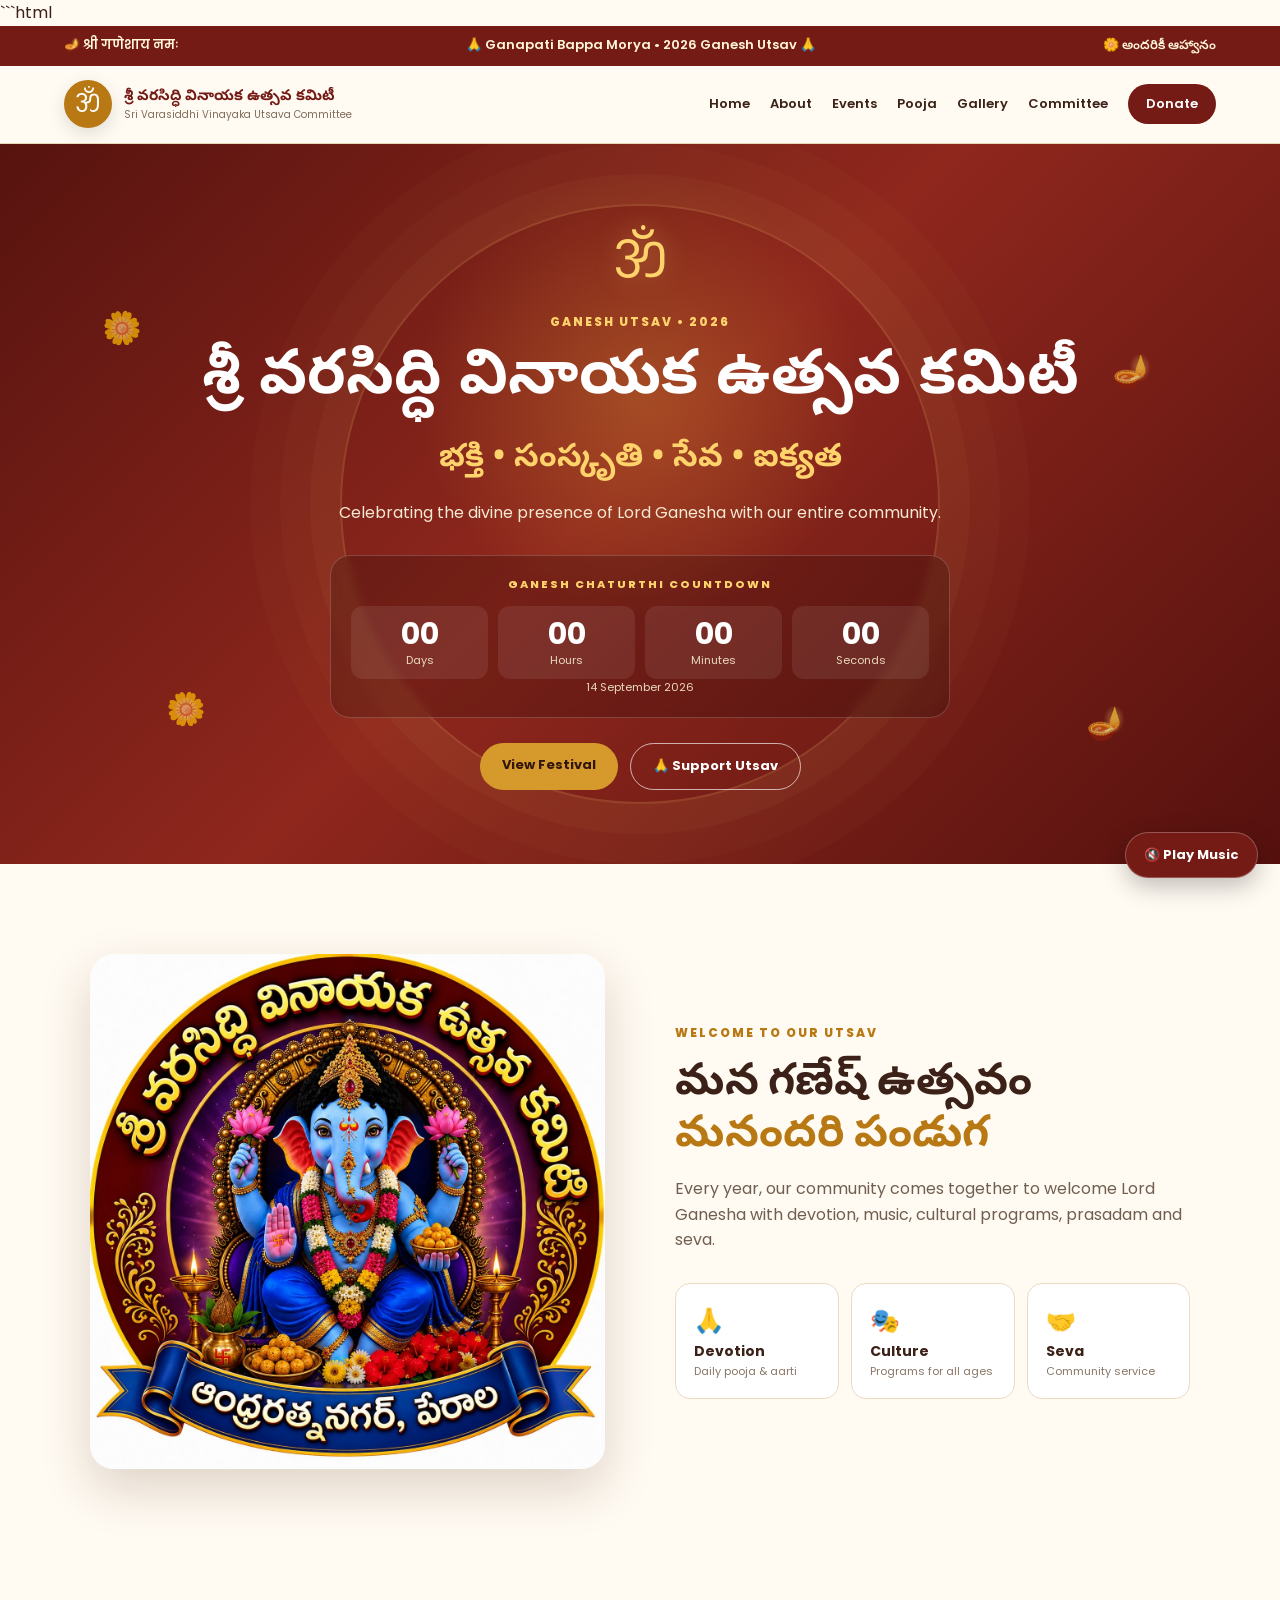
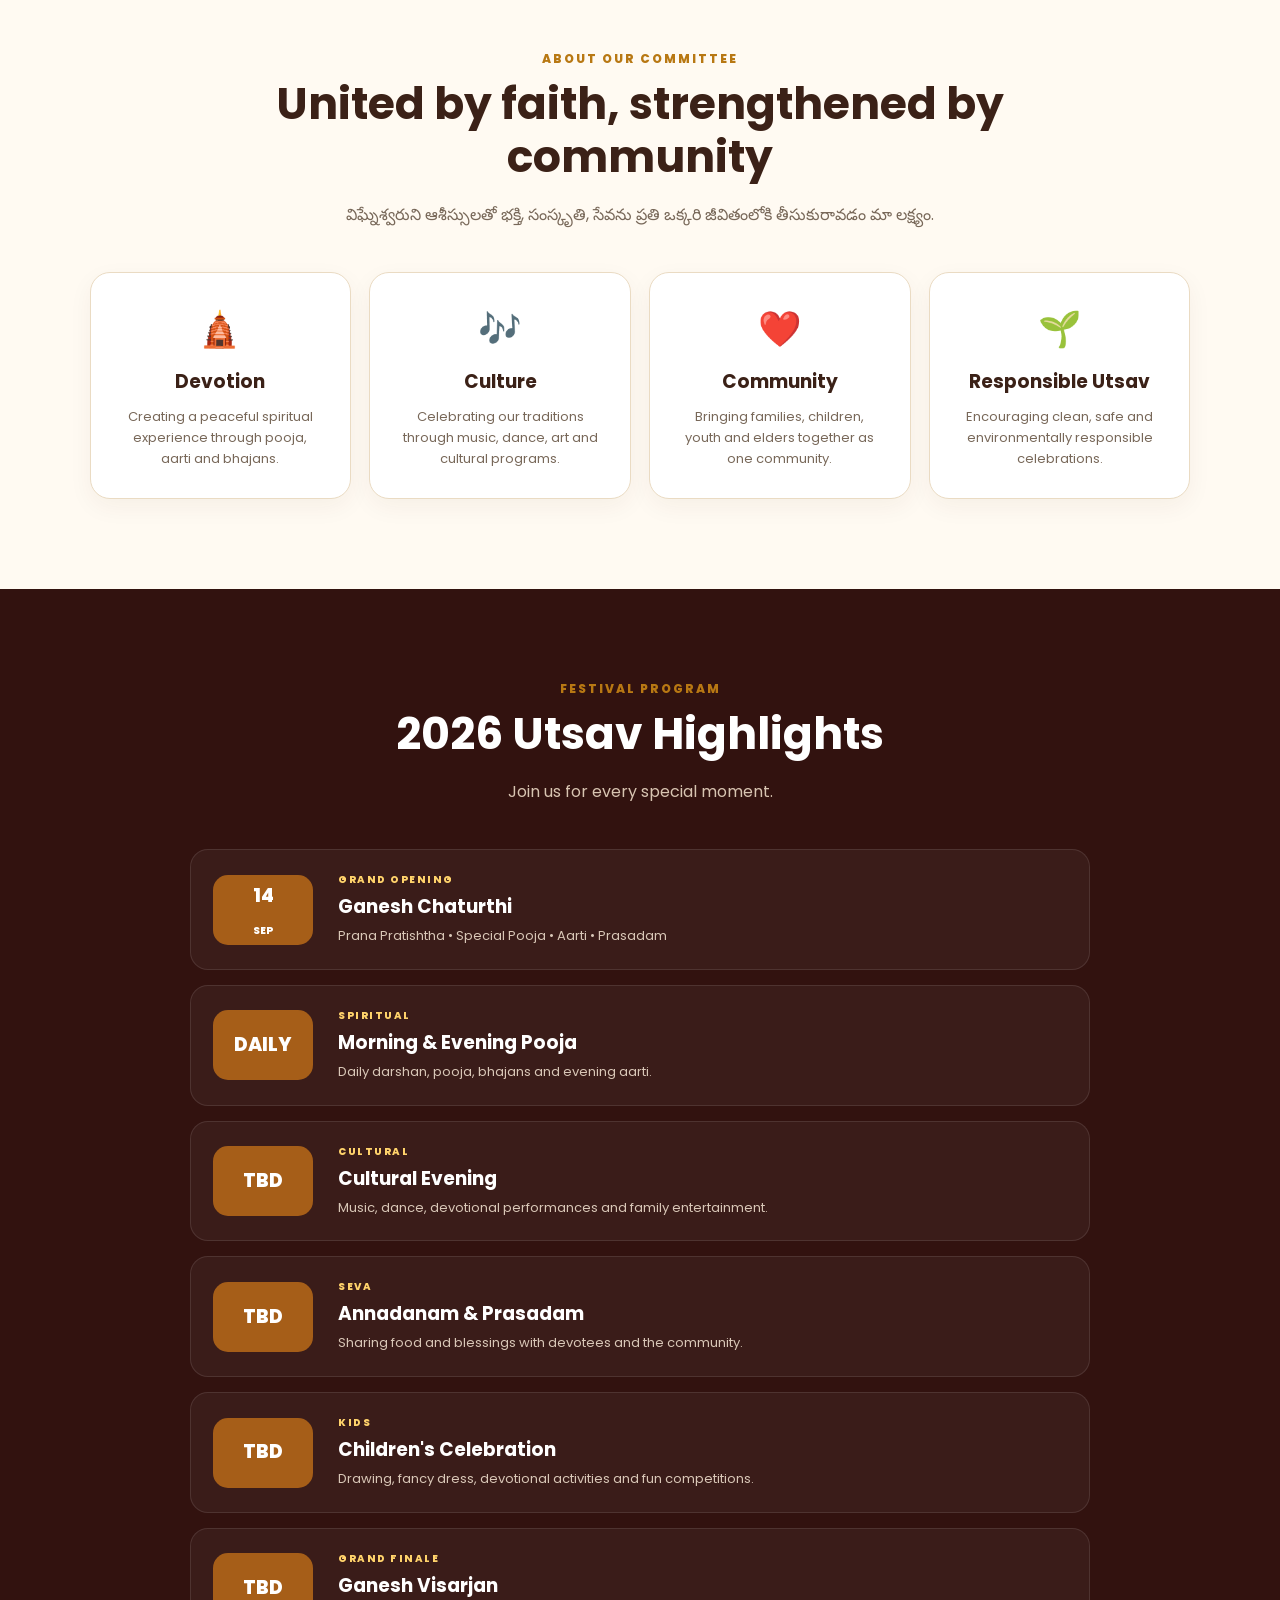
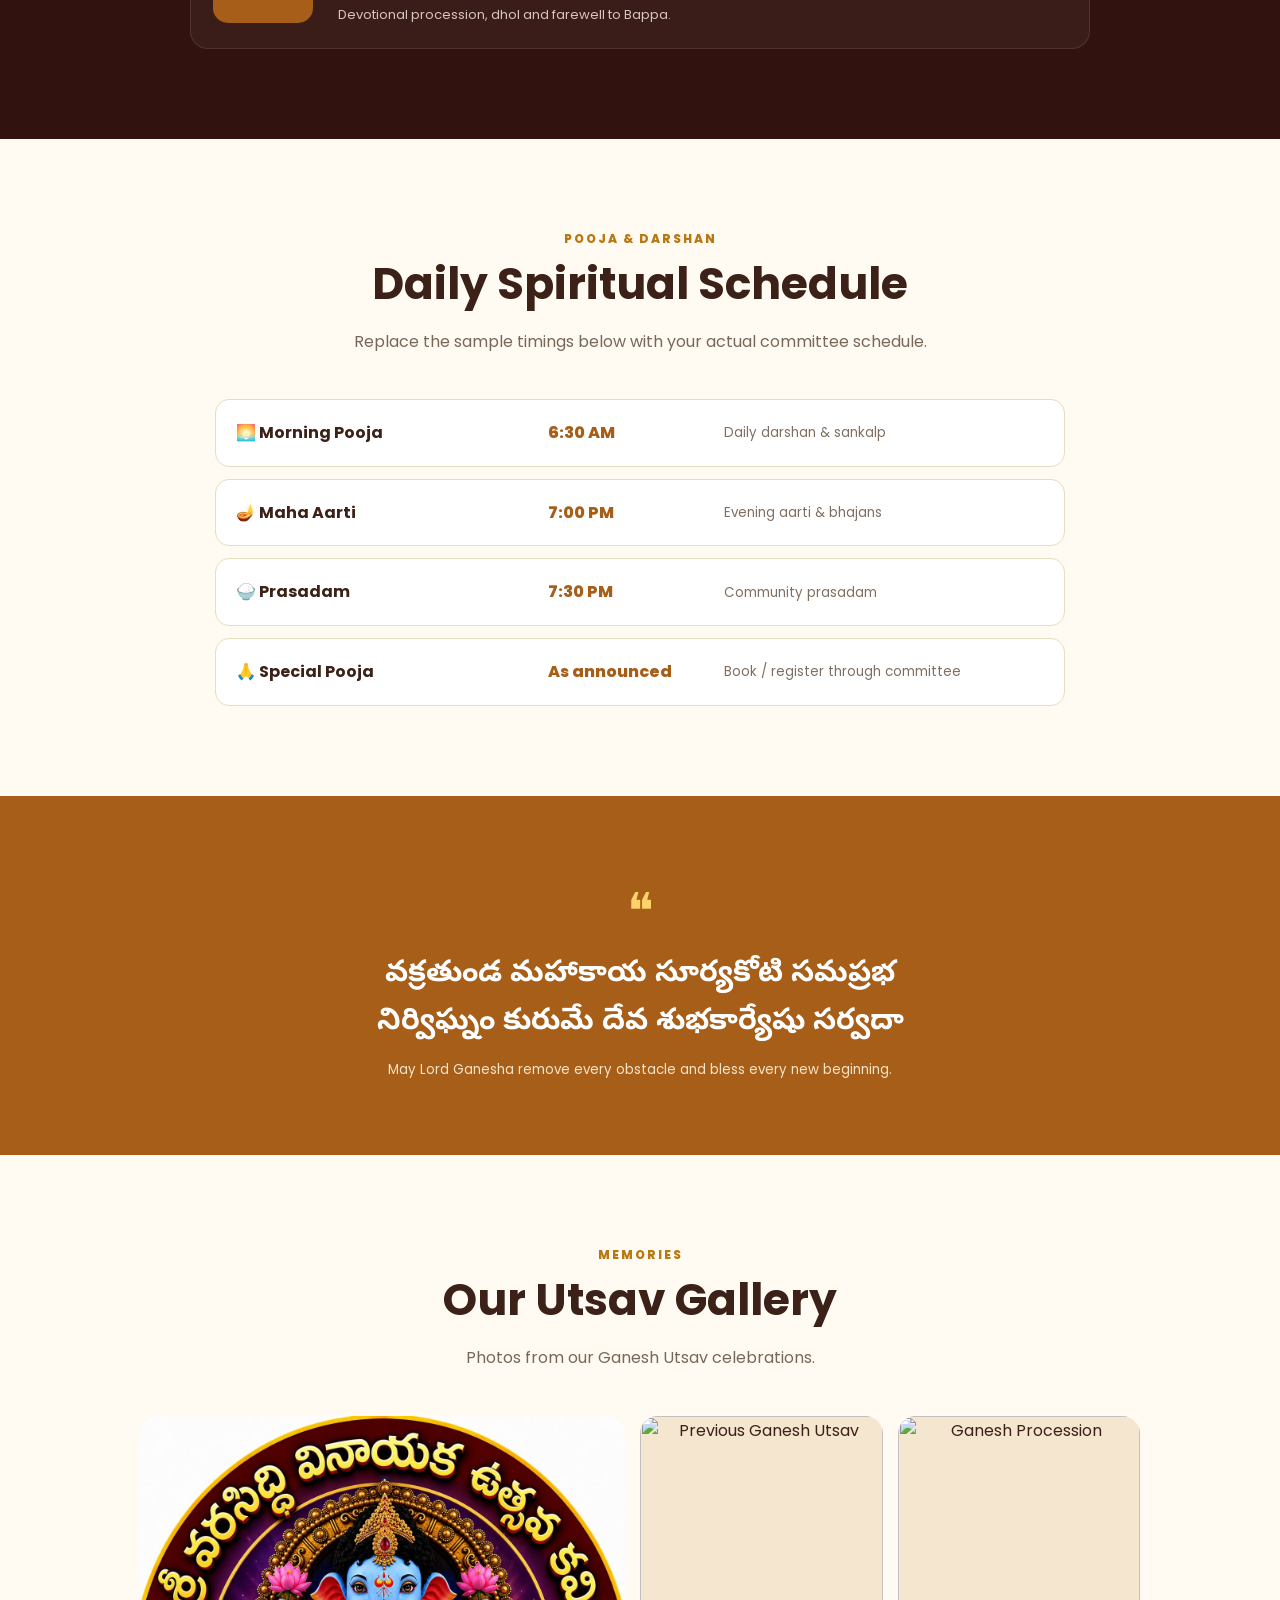
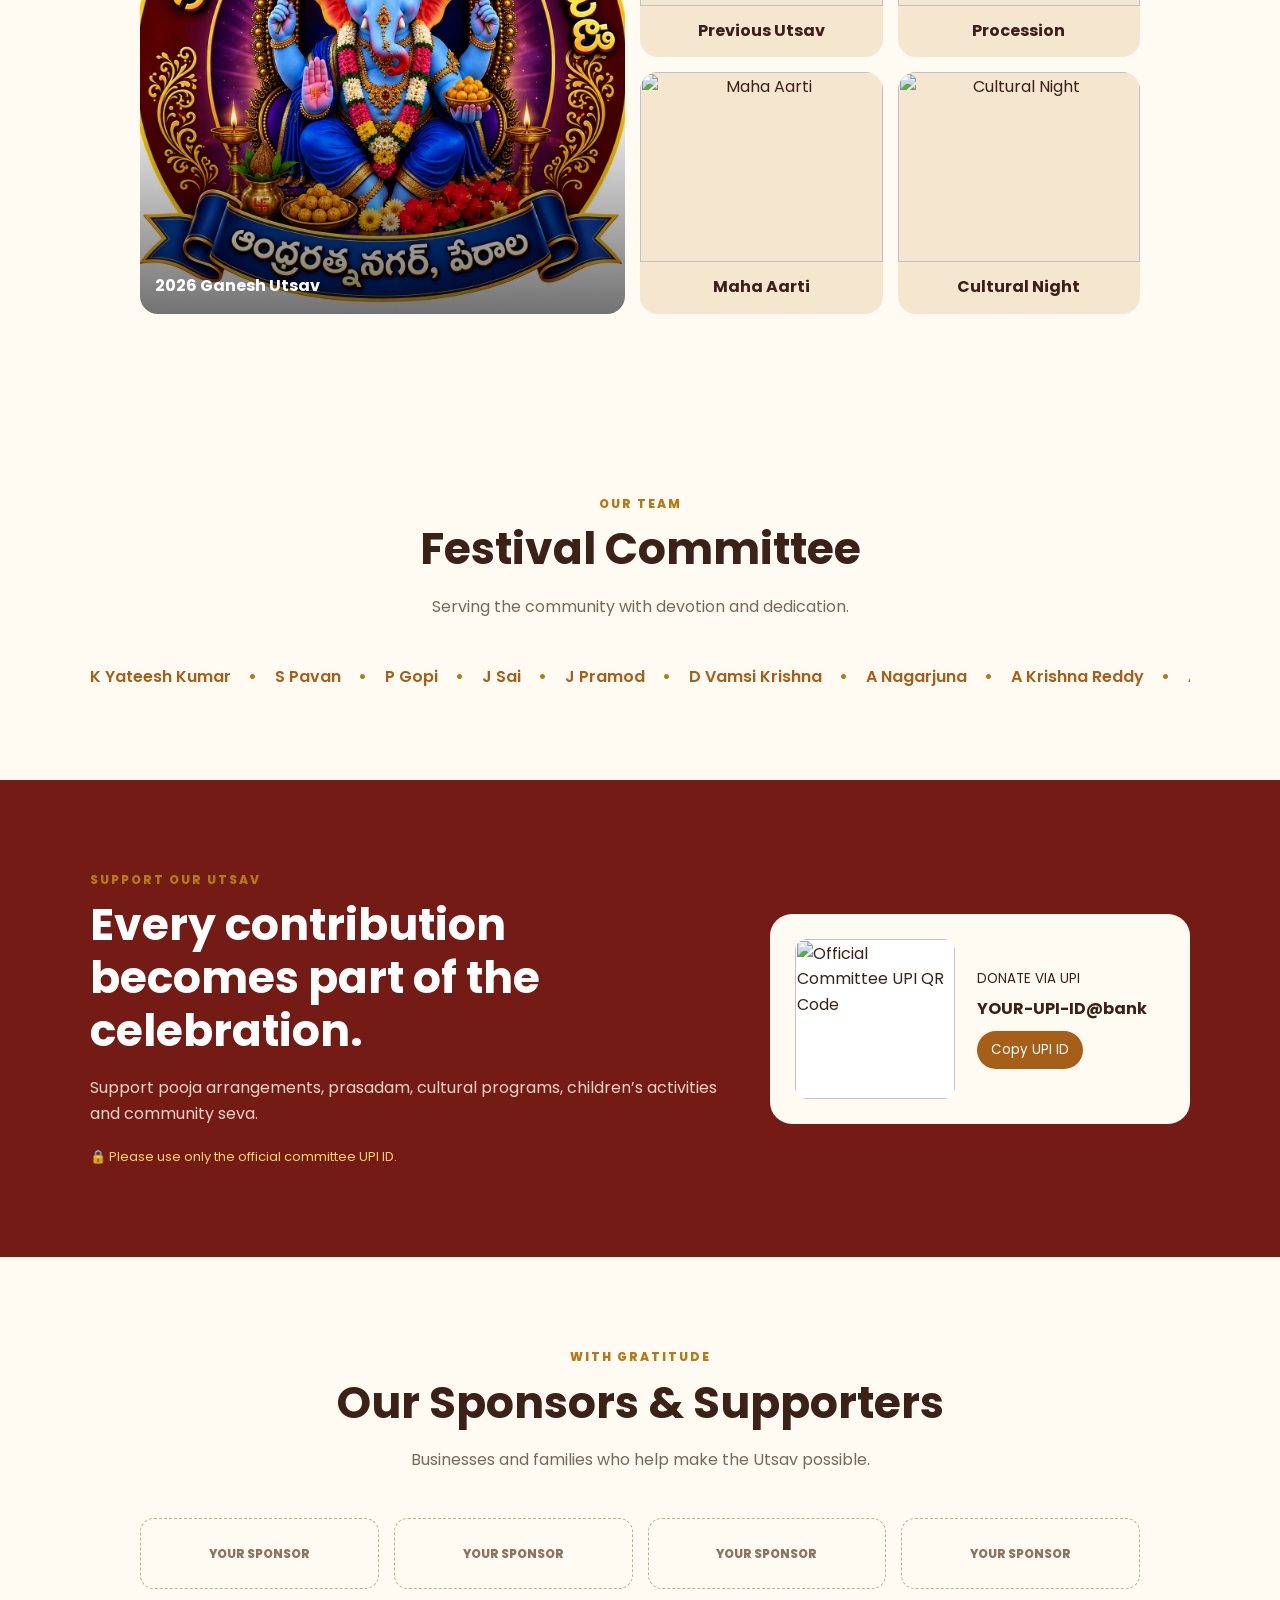
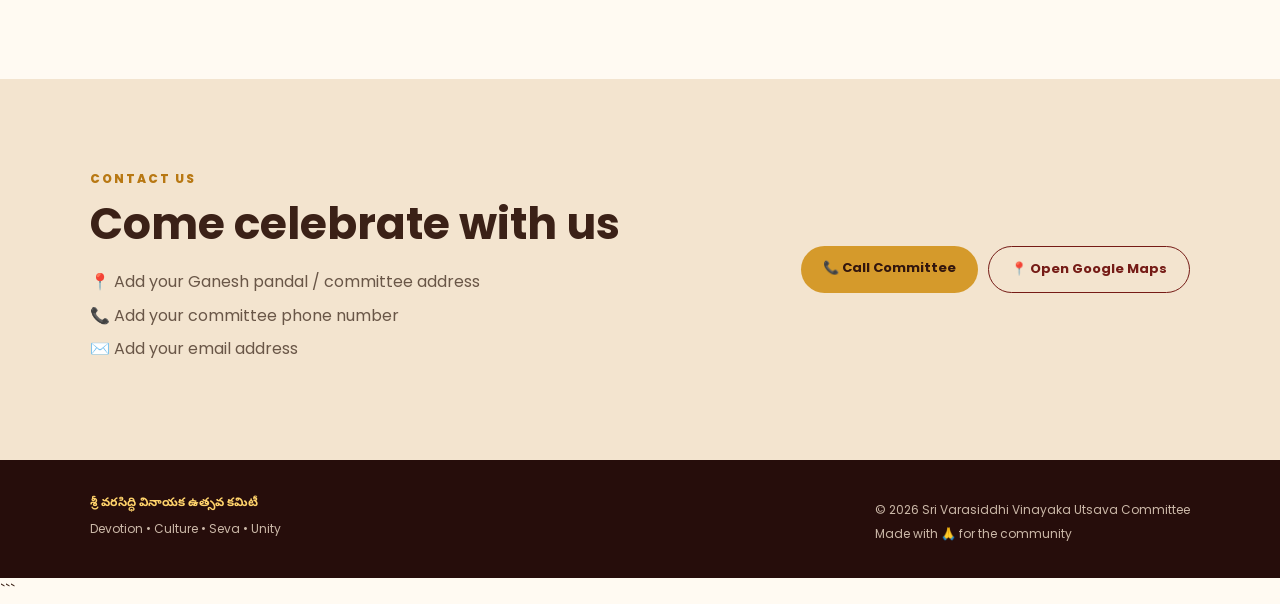
==== index.html @ 3740cfe1 "Update index.html" ====
```html
<!DOCTYPE html>
<html lang="en">
<head>
<meta charset="UTF-8">
<meta name="viewport" content="width=device-width, initial-scale=1.0">
<meta name="description" content="Sri Varasiddhi Vinayaka Utsava Committee — devotion, culture, seva and community.">
<title>శ్రీ వరసిద్ధి వినాయక ఉత్సవ కమిటీ | Ganesh Utsav 2026</title>

<link rel="preconnect" href="https://fonts.googleapis.com">
<link rel="preconnect" href="https://fonts.gstatic.com" crossorigin>
<link href="https://fonts.googleapis.com/css2?family=Noto+Sans+Telugu:wght@400;600;700;800&family=Poppins:wght@400;500;600;700;800&display=swap" rel="stylesheet">

<link rel="stylesheet" href="style.css">
</head>

<body>

<div class="announcement">
  <span>🪔 श्री गणेशाय नमः</span>
  <span>🙏 Ganapati Bappa Morya • 2026 Ganesh Utsav 🙏</span>
  <span>🌼 అందరికీ ఆహ్వానం</span>
</div>

<header class="nav">
  <a href="#home" class="logo">
    <span class="logo-mark">ॐ</span>
    <span>
      <b>శ్రీ వరసిద్ధి వినాయక ఉత్సవ కమిటీ</b>
      <small>Sri Varasiddhi Vinayaka Utsava Committee</small>
    </span>
  </a>

  <button class="menu" aria-label="Open menu">☰</button>

  <nav>
    <a href="#home">Home</a>
    <a href="#about">About</a>
    <a href="#events">Events</a>
    <a href="#pooja">Pooja</a>
    <a href="#gallery">Gallery</a>
    <a href="#committee">Committee</a>
    <a href="#donate" class="nav-btn">Donate</a>
  </nav>
</header>

<audio id="ganeshaMusic" loop preload="auto">
  <source src="assets/ganesha-pancharatnam-instrumental.mp3" type="audio/mpeg">
</audio>

<button id="musicButton" class="music-button" aria-label="Play devotional music">
  🔇 <span>Play Music</span>
</button>

<main>

<section id="home" class="hero">

  <div class="mandala"></div>

  <div class="petal p1">🌼</div>
  <div class="petal p2">🪔</div>
  <div class="petal p3">🌼</div>
  <div class="petal p4">🪔</div>

  <div class="hero-inner">

    <div class="om">ॐ</div>

    <div class="eyebrow">GANESH UTSAV • 2026</div>

    <h1>శ్రీ వరసిద్ధి వినాయక ఉత్సవ కమిటీ</h1>

    <h2>భక్తి • సంస్కృతి • సేవ • ఐక్యత</h2>

    <p>
      Celebrating the divine presence of Lord Ganesha with our entire community.
    </p>

    <div class="countdown">

      <div class="count-title">
        GANESH CHATURTHI COUNTDOWN
      </div>

      <div class="count-grid">

        <div>
          <strong id="days">00</strong>
          <span>Days</span>
        </div>

        <div>
          <strong id="hours">00</strong>
          <span>Hours</span>
        </div>

        <div>
          <strong id="minutes">00</strong>
          <span>Minutes</span>
        </div>

        <div>
          <strong id="seconds">00</strong>
          <span>Seconds</span>
        </div>

      </div>

      <small>14 September 2026</small>

    </div>

    <div class="actions">
      <a href="#events" class="btn gold">View Festival</a>
      <a href="#donate" class="btn outline">🙏 Support Utsav</a>
    </div>

  </div>

</section>


<section class="welcome">

  <div class="welcome-poster">
    <img src="assets/ganesh-poster.jpg" alt="Sri Varasiddhi Vinayaka Utsav poster">
  </div>

  <div class="welcome-copy">

    <span class="kicker">WELCOME TO OUR UTSAV</span>

    <h2>
      మన గణేష్ ఉత్సవం<br>
      <em>మనందరి పండుగ</em>
    </h2>

    <p>
      Every year, our community comes together to welcome Lord Ganesha
      with devotion, music, cultural programs, prasadam and seva.
    </p>

    <div class="mini-stats">

      <div>
        <b>🙏</b>
        <strong>Devotion</strong>
        <small>Daily pooja & aarti</small>
      </div>

      <div>
        <b>🎭</b>
        <strong>Culture</strong>
        <small>Programs for all ages</small>
      </div>

      <div>
        <b>🤝</b>
        <strong>Seva</strong>
        <small>Community service</small>
      </div>

    </div>

  </div>

</section>


<section id="about" class="section about">

  <div class="heading">

    <span class="kicker">ABOUT OUR COMMITTEE</span>

    <h2>United by faith, strengthened by community</h2>

    <p>
      విఘ్నేశ్వరుని ఆశీస్సులతో భక్తి, సంస్కృతి, సేవను ప్రతి ఒక్కరి జీవితంలోకి
      తీసుకురావడం మా లక్ష్యం.
    </p>

  </div>

  <div class="values">

    <article>
      <span>🛕</span>
      <h3>Devotion</h3>
      <p>
        Creating a peaceful spiritual experience through pooja,
        aarti and bhajans.
      </p>
    </article>

    <article>
      <span>🎶</span>
      <h3>Culture</h3>
      <p>
        Celebrating our traditions through music, dance,
        art and cultural programs.
      </p>
    </article>

    <article>
      <span>❤️</span>
      <h3>Community</h3>
      <p>
        Bringing families, children, youth and elders together
        as one community.
      </p>
    </article>

    <article>
      <span>🌱</span>
      <h3>Responsible Utsav</h3>
      <p>
        Encouraging clean, safe and environmentally responsible celebrations.
      </p>
    </article>

  </div>

</section>


<section id="events" class="section dark-section">

  <div class="heading">

    <span class="kicker">FESTIVAL PROGRAM</span>

    <h2>2026 Utsav Highlights</h2>

    <p>Join us for every special moment.</p>

  </div>

  <div class="timeline">

    <article>
      <div class="date">
        14<br>
        <small>SEP</small>
      </div>

      <div>
        <span class="tag">GRAND OPENING</span>
        <h3>Ganesh Chaturthi</h3>
        <p>
          Prana Pratishtha • Special Pooja • Aarti • Prasadam
        </p>
      </div>
    </article>

    <article>
      <div class="date">DAILY</div>

      <div>
        <span class="tag">SPIRITUAL</span>
        <h3>Morning & Evening Pooja</h3>
        <p>
          Daily darshan, pooja, bhajans and evening aarti.
        </p>
      </div>
    </article>

    <article>
      <div class="date">TBD</div>

      <div>
        <span class="tag">CULTURAL</span>
        <h3>Cultural Evening</h3>
        <p>
          Music, dance, devotional performances and family entertainment.
        </p>
      </div>
    </article>

    <article>
      <div class="date">TBD</div>

      <div>
        <span class="tag">SEVA</span>
        <h3>Annadanam & Prasadam</h3>
        <p>
          Sharing food and blessings with devotees and the community.
        </p>
      </div>
    </article>

    <article>
      <div class="date">TBD</div>

      <div>
        <span class="tag">KIDS</span>
        <h3>Children's Celebration</h3>
        <p>
          Drawing, fancy dress, devotional activities and fun competitions.
        </p>
      </div>
    </article>

    <article>
      <div class="date">TBD</div>

      <div>
        <span class="tag">GRAND FINALE</span>
        <h3>Ganesh Visarjan</h3>
        <p>
          Devotional procession, dhol and farewell to Bappa.
        </p>
      </div>
    </article>

  </div>

</section>


<section id="pooja" class="section pooja">

  <div class="heading">

    <span class="kicker">POOJA & DARSHAN</span>

    <h2>Daily Spiritual Schedule</h2>

    <p>
      Replace the sample timings below with your actual committee schedule.
    </p>

  </div>

  <div class="schedule">

    <div class="schedule-row">
      <b>🌅 Morning Pooja</b>
      <span>6:30 AM</span>
      <small>Daily darshan & sankalp</small>
    </div>

    <div class="schedule-row">
      <b>🪔 Maha Aarti</b>
      <span>7:00 PM</span>
      <small>Evening aarti & bhajans</small>
    </div>

    <div class="schedule-row">
      <b>🍚 Prasadam</b>
      <span>7:30 PM</span>
      <small>Community prasadam</small>
    </div>

    <div class="schedule-row">
      <b>🙏 Special Pooja</b>
      <span>As announced</span>
      <small>Book / register through committee</small>
    </div>

  </div>

</section>


<section class="quote">

  <div>❝</div>

  <p>
    వక్రతుండ మహాకాయ సూర్యకోటి సమప్రభ<br>
    నిర్విఘ్నం కురుమే దేవ శుభకార్యేషు సర్వదా
  </p>

  <small>
    May Lord Ganesha remove every obstacle and bless every new beginning.
  </small>

</section>


<section id="gallery" class="section gallery">

  <div class="heading">

    <span class="kicker">MEMORIES</span>

    <h2>Our Utsav Gallery</h2>

    <p>Photos from our Ganesh Utsav celebrations.</p>

  </div>

  <div class="gallery-grid">

    <figure class="big">

      <img
        src="assets/ganesh-poster.jpg"
        alt="Sri Varasiddhi Vinayaka Utsav 2026"
      >

      <figcaption>2026 Ganesh Utsav</figcaption>

    </figure>

    <figure class="photo-card">

      <img
        src="assets/gallery1.jpg"
        alt="Previous Ganesh Utsav"
      >

      <b>Previous Utsav</b>

    </figure>

    <figure class="photo-card">

      <img
        src="assets/gallery2.jpg"
        alt="Ganesh Procession"
      >

      <b>Procession</b>

    </figure>

    <figure class="photo-card">

      <img
        src="assets/gallery3.jpg"
        alt="Maha Aarti"
      >

      <b>Maha Aarti</b>

    </figure>

    <figure class="photo-card">

      <img
        src="assets/gallery4.jpg"
        alt="Cultural Night"
      >

      <b>Cultural Night</b>

    </figure>

  </div>

</section>


<section id="committee" class="section committee">

  <div class="heading">

    <span class="kicker">OUR TEAM</span>

    <h2>Festival Committee</h2>

    <p>
      Serving the community with devotion and dedication.
    </p>

  </div>

  <div class="member-scroll-section">

    <div class="member-scroll-window">

      <div class="member-scroll-track">

        <div class="member-list">

          <span>K Yateesh Kumar</span>
          <b>•</b>

          <span>S Pavan</span>
          <b>•</b>

          <span>P Gopi</span>
          <b>•</b>

          <span>J Sai</span>
          <b>•</b>

          <span>J Pramod</span>
          <b>•</b>

          <span>D Vamsi Krishna</span>
          <b>•</b>

          <span>A Nagarjuna</span>
          <b>•</b>

          <span>A Krishna Reddy</span>
          <b>•</b>

          <span>A Leela</span>
          <b>•</b>

          <span>SD Subhani</span>
          <b>•</b>

          <span>Mahesh</span>
          <b>•</b>

          <span>Mohid</span>
          <b>•</b>

          <span>Riyaz</span>
          <b>•</b>

        </div>

        <div class="member-list">

          <span>K Yateesh Kumar</span>
          <b>•</b>

          <span>S Pavan</span>
          <b>•</b>

          <span>P Gopi</span>
          <b>•</b>

          <span>J Sai</span>
          <b>•</b>

          <span>J Pramod</span>
          <b>•</b>

          <span>D Vamsi Krishna</span>
          <b>•</b>

          <span>A Nagarjuna</span>
          <b>•</b>

          <span>A Krishna Reddy</span>
          <b>•</b>

          <span>A Leela</span>
          <b>•</b>

          <span>SD Subhani</span>
          <b>•</b>

          <span>Mahesh</span>
          <b>•</b>

          <span>Mohid</span>
          <b>•</b>

          <span>Riyaz</span>
          <b>•</b>

        </div>

      </div>

    </div>

  </div>

</section>


<section id="donate" class="donation">

  <div>

    <span class="kicker">SUPPORT OUR UTSAV</span>

    <h2>
      Every contribution becomes part of the celebration.
    </h2>

    <p>
      Support pooja arrangements, prasadam, cultural programs,
      children’s activities and community seva.
    </p>

    <div class="secure-note">
      🔒 Please use only the official committee UPI ID.
    </div>

  </div>


  <div class="donate-card">

    <div class="qr">

      <img
        src="assets/upi-qr.jpg"
        alt="Official Committee UPI QR Code"
      >

    </div>

    <div>

      <small>DONATE VIA UPI</small>

      <!-- Replace with your actual UPI ID -->
      <h3 id="upiText">
        YOUR-UPI-ID@bank
      </h3>

      <button onclick="copyUPI()">
        Copy UPI ID
      </button>

    </div>

  </div>

</section>


<section class="sponsors">

  <div class="heading">

    <span class="kicker">WITH GRATITUDE</span>

    <h2>Our Sponsors & Supporters</h2>

    <p>
      Businesses and families who help make the Utsav possible.
    </p>

  </div>

  <div class="sponsor-row">

    <span>YOUR SPONSOR</span>
    <span>YOUR SPONSOR</span>
    <span>YOUR SPONSOR</span>
    <span>YOUR SPONSOR</span>

  </div>

</section>


<section class="contact">

  <div>

    <span class="kicker">CONTACT US</span>

    <h2>Come celebrate with us</h2>

    <p>📍 Add your Ganesh pandal / committee address</p>
    <p>📞 Add your committee phone number</p>
    <p>✉️ Add your email address</p>

  </div>


  <div class="contact-buttons">

    <a
      class="btn gold"
      href="tel:+910000000000"
    >
      📞 Call Committee
    </a>

    <a
      class="btn outline dark"
      href="https://maps.google.com"
      target="_blank"
      rel="noopener noreferrer"
    >
      📍 Open Google Maps
    </a>

  </div>

</section>

</main>


<footer>

  <div>

    <b>శ్రీ వరసిద్ధి వినాయక ఉత్సవ కమిటీ</b>

    <p>
      Devotion • Culture • Seva • Unity
    </p>

  </div>


  <div>

    <p>
      © 2026 Sri Varasiddhi Vinayaka Utsava Committee
    </p>

    <p>
      Made with 🙏 for the community
    </p>

  </div>

</footer>


<script src="./script.js?v=2"></script>

</body>
</html>
```
---- style.css ----
/* =========================================================
   SRI VARASIDDHI VINAYAKA UTSAVA COMMITTEE
   RESPONSIVE WEBSITE CSS
   Desktop • Tablet • Mobile
========================================================= */

* {
  box-sizing: border-box;
  margin: 0;
  padding: 0;
}

html {
  scroll-behavior: smooth;
  scroll-padding-top: 85px;
}

body {
  font-family: "Poppins", "Noto Sans Telugu", sans-serif;
  color: #3b2117;
  background: #fffaf2;
  line-height: 1.6;
  overflow-x: hidden;
}

img {
  max-width: 100%;
  display: block;
}

a {
  color: inherit;
  text-decoration: none;
}

button {
  font-family: inherit;
}


/* =========================================================
   ANNOUNCEMENT BAR
========================================================= */

.announcement {
  min-height: 40px;
  padding: 8px 5%;
  background: #751b16;
  color: #fff5d7;
  display: flex;
  justify-content: space-between;
  align-items: center;
  gap: 15px;
  font-size: 13px;
  font-weight: 600;
}


/* =========================================================
   NAVIGATION
========================================================= */

.nav {
  position: sticky;
  top: 0;
  z-index: 1000;
  min-height: 78px;
  padding: 12px 5%;
  display: flex;
  align-items: center;
  justify-content: space-between;
  gap: 25px;
  background: rgba(255, 250, 242, 0.96);
  backdrop-filter: blur(12px);
  border-bottom: 1px solid #ead8b8;
}

.logo {
  display: flex;
  align-items: center;
  gap: 12px;
  min-width: 0;
}

.logo-mark {
  width: 48px;
  height: 48px;
  flex: 0 0 48px;
  display: grid;
  place-items: center;
  border-radius: 50%;
  background: #b87813;
  color: #fff;
  font-size: 25px;
  box-shadow: 0 6px 18px rgba(0, 0, 0, 0.12);
}

.logo b {
  display: block;
  font-family: "Noto Sans Telugu", sans-serif;
  color: #751b16;
  font-size: 15px;
  line-height: 1.4;
}

.logo small {
  display: block;
  color: #806c5b;
  font-size: 10px;
  line-height: 1.4;
}

.nav nav {
  display: flex;
  align-items: center;
  gap: 20px;
}

.nav nav a {
  font-size: 13px;
  font-weight: 600;
  transition: 0.2s;
}

.nav nav a:hover {
  color: #b87813;
}

.nav-btn {
  padding: 10px 18px;
  border-radius: 30px;
  background: #751b16;
  color: #fff !important;
}

.menu {
  display: none;
  border: 0;
  background: transparent;
  color: #751b16;
  font-size: 28px;
  cursor: pointer;
  padding: 6px;
  line-height: 1;
}


/* =========================================================
   MUSIC BUTTON
========================================================= */

.music-button {
  position: fixed;
  right: 22px;
  bottom: 22px;
  z-index: 9999;
  border: 1px solid rgba(255, 255, 255, 0.25);
  border-radius: 50px;
  padding: 12px 18px;
  background: #751b16;
  color: #fff;
  font-family: "Poppins", sans-serif;
  font-size: 13px;
  font-weight: 700;
  cursor: pointer;
  box-shadow: 0 8px 25px rgba(0, 0, 0, 0.25);
  transition: 0.3s;
}

.music-button:hover {
  transform: translateY(-3px);
  background: #a65e18;
}

.music-button:active {
  transform: scale(0.97);
}


/* =========================================================
   HERO
========================================================= */

.hero {
  min-height: 720px;
  position: relative;
  overflow: hidden;
  display: grid;
  place-items: center;
  text-align: center;
  color: #fff;

  background:
    radial-gradient(
      circle at 50% 35%,
      rgba(224, 164, 55, 0.30),
      transparent 28%
    ),
    linear-gradient(
      135deg,
      #57130f,
      #8f271d 48%,
      #55110e
    );
}

.mandala {
  position: absolute;
  width: 600px;
  height: 600px;
  border: 2px solid rgba(255, 215, 120, 0.18);
  border-radius: 50%;
  box-shadow:
    0 0 0 30px rgba(255, 215, 120, 0.03),
    0 0 0 60px rgba(255, 215, 120, 0.025),
    0 0 0 90px rgba(255, 215, 120, 0.02);
  pointer-events: none;
}

.hero-inner {
  position: relative;
  z-index: 2;
  width: min(950px, 92%);
  padding: 60px 0;
}

.om {
  font-size: 54px;
  color: #ffd36b;
  text-shadow: 0 0 25px rgba(255, 211, 107, 0.35);
}

.eyebrow,
.kicker {
  letter-spacing: 2px;
  font-size: 12px;
  font-weight: 800;
  color: #b87813;
}

.hero .eyebrow {
  color: #ffd36b;
  margin: 8px 0 12px;
}

.hero h1 {
  font-family: "Noto Sans Telugu", sans-serif;
  font-size: clamp(30px, 5vw, 62px);
  line-height: 1.25;
}

.hero h2 {
  margin: 14px 0;
  color: #ffd36b;
  font-family: "Noto Sans Telugu", sans-serif;
  font-size: clamp(20px, 3vw, 32px);
}

.hero p {
  max-width: 650px;
  margin: auto;
  color: #f7e9d1;
}


/* =========================================================
   FLOATING DECORATIONS
========================================================= */

.petal {
  position: absolute;
  font-size: 32px;
  opacity: 0.7;
  animation: float 5s ease-in-out infinite;
  pointer-events: none;
}

.p1 {
  left: 8%;
  top: 22%;
}

.p2 {
  right: 10%;
  top: 28%;
  animation-delay: 1s;
}

.p3 {
  left: 13%;
  bottom: 18%;
  animation-delay: 2s;
}

.p4 {
  right: 12%;
  bottom: 16%;
  animation-delay: 3s;
}

@keyframes float {
  50% {
    transform: translateY(-16px) rotate(8deg);
  }
}


/* =========================================================
   COUNTDOWN
========================================================= */

.countdown {
  width: min(620px, 100%);
  margin: 30px auto 25px;
  padding: 20px;
  border: 1px solid rgba(255, 255, 255, 0.18);
  border-radius: 20px;
  background: rgba(0, 0, 0, 0.18);
  backdrop-filter: blur(5px);
}

.count-title {
  font-size: 11px;
  letter-spacing: 2px;
  color: #ffd36b;
  font-weight: 800;
  margin-bottom: 12px;
}

.count-grid {
  display: grid;
  grid-template-columns: repeat(4, 1fr);
  gap: 10px;
}

.count-grid div {
  padding: 10px;
  border-radius: 12px;
  background: rgba(255, 255, 255, 0.08);
}

.count-grid strong {
  display: block;
  font-size: 30px;
  line-height: 1.2;
}

.count-grid span,
.countdown > small {
  font-size: 11px;
  color: #ead9bf;
}


/* =========================================================
   BUTTONS
========================================================= */

.actions {
  display: flex;
  justify-content: center;
  flex-wrap: wrap;
  gap: 12px;
}

.btn {
  display: inline-block;
  padding: 12px 22px;
  border-radius: 30px;
  font-weight: 700;
  font-size: 13px;
  transition: 0.25s;
}

.btn:hover {
  transform: translateY(-2px);
}

.btn.gold {
  background: #d59a2b;
  color: #32160e;
}

.btn.outline {
  border: 1px solid rgba(255, 255, 255, 0.65);
  color: #fff;
}

.btn.outline.dark {
  border-color: #751b16;
  color: #751b16;
}


/* =========================================================
   COMMON SECTION SPACING
========================================================= */

.welcome,
.section,
.contact,
.donation,
.sponsors {
  padding: 90px 7%;
}


/* =========================================================
   WELCOME
========================================================= */

.welcome {
  display: grid;
  grid-template-columns: minmax(280px, 1fr) minmax(300px, 1fr);
  gap: 70px;
  align-items: center;
}

.welcome-poster {
  border-radius: 24px;
  overflow: hidden;
  box-shadow: 0 20px 50px rgba(79, 38, 14, 0.18);
}

.welcome-poster img {
  width: 100%;
  min-height: 420px;
  object-fit: cover;
}

.welcome-copy h2,
.heading h2,
.donation h2,
.contact h2 {
  margin: 10px 0 18px;
  font-size: clamp(28px, 4vw, 44px);
  line-height: 1.2;
}

.welcome-copy h2 em {
  color: #b87813;
  font-style: normal;
}

.welcome-copy > p {
  color: #705f50;
}


/* =========================================================
   MINI STATS
========================================================= */

.mini-stats {
  margin-top: 30px;
  display: grid;
  grid-template-columns: repeat(3, 1fr);
  gap: 12px;
}

.mini-stats div {
  padding: 18px;
  background: #fff;
  border: 1px solid #eadbc3;
  border-radius: 15px;
}

.mini-stats b {
  display: block;
  font-size: 24px;
}

.mini-stats strong,
.mini-stats small {
  display: block;
}

.mini-stats strong {
  font-size: 14px;
}

.mini-stats small {
  font-size: 11px;
  color: #8a7767;
}


/* =========================================================
   SECTION HEADINGS
========================================================= */

.heading {
  text-align: center;
  max-width: 850px;
  margin: 0 auto 45px;
}

.heading p {
  color: #786859;
}


/* =========================================================
   VALUES
========================================================= */

.values,
.team {
  display: grid;
  grid-template-columns: repeat(4, 1fr);
  gap: 18px;
}

.values article,
.team article {
  background: #fff;
  border: 1px solid #eadbc3;
  border-radius: 20px;
  padding: 28px;
  text-align: center;
  box-shadow: 0 8px 25px rgba(70, 30, 10, 0.05);
}

.values article > span {
  font-size: 35px;
}

.values h3,
.team h3 {
  margin: 10px 0;
}

.values p {
  font-size: 13px;
  color: #786859;
}


/* =========================================================
   DARK SECTION / EVENTS
========================================================= */

.dark-section {
  background: #32120f;
  color: #fff;
}

.dark-section .heading p {
  color: #d8c4b1;
}

.timeline {
  max-width: 900px;
  margin: auto;
  display: grid;
  gap: 15px;
}

.timeline article {
  display: grid;
  grid-template-columns: 100px 1fr;
  gap: 25px;
  align-items: center;
  padding: 22px;
  border: 1px solid rgba(255, 255, 255, 0.1);
  border-radius: 18px;
  background: rgba(255, 255, 255, 0.045);
}

.date {
  min-height: 70px;
  display: grid;
  place-items: center;
  text-align: center;
  border-radius: 15px;
  background: #a65e18;
  color: #fff;
  font-size: 19px;
  font-weight: 800;
}

.date small {
  font-size: 10px;
}

.tag {
  color: #ffd36b;
  letter-spacing: 1.5px;
  font-size: 10px;
  font-weight: 800;
}

.timeline h3 {
  margin: 4px 0;
}

.timeline p {
  color: #d9c7b7;
  font-size: 13px;
}


/* =========================================================
   POOJA SCHEDULE
========================================================= */

.schedule {
  max-width: 850px;
  margin: auto;
  display: grid;
  gap: 12px;
}

.schedule-row {
  display: grid;
  grid-template-columns: 1.3fr 0.7fr 1.4fr;
  gap: 15px;
  align-items: center;
  padding: 20px;
  background: #fff;
  border: 1px solid #eadbc3;
  border-radius: 14px;
}

.schedule-row span {
  font-weight: 800;
  color: #a65e18;
}

.schedule-row small {
  color: #806f60;
}


/* =========================================================
   QUOTE
========================================================= */

.quote {
  padding: 75px 7%;
  text-align: center;
  color: #fff;
  background: #a65e18;
}

.quote div {
  font-size: 50px;
  color: #ffd36b;
}

.quote p {
  font-family: "Noto Sans Telugu", sans-serif;
  font-size: clamp(20px, 3vw, 30px);
  font-weight: 700;
}

.quote small {
  display: block;
  margin-top: 12px;
  color: #f9e5c9;
}


/* =========================================================
   GALLERY
========================================================= */

.gallery-grid {
  max-width: 1000px;
  margin: auto;
  display: grid;
  grid-template-columns: 2fr 1fr 1fr;
  gap: 15px;
}

.gallery-grid figure {
  overflow: hidden;
  border-radius: 18px;
  position: relative;
}

.gallery-grid .big {
  grid-row: span 2;
  min-height: 400px;
}

.gallery-grid .big img {
  width: 100%;
  height: 100%;
  object-fit: cover;
}

.gallery-grid .big::after {
  content: "";
  position: absolute;
  inset: 0;
  background: linear-gradient(
    to top,
    rgba(0, 0, 0, 0.55),
    transparent 45%
  );
  pointer-events: none;
}

.gallery-grid figcaption {
  position: absolute;
  left: 15px;
  bottom: 15px;
  color: #fff;
  font-weight: 700;
  z-index: 2;
}

.photo-card {
  min-height: 190px;
  background: #f5e6cf;
  text-align: center;
}

.photo-card img {
  width: 100%;
  height: 190px;
  object-fit: cover;
  transition: transform 0.35s ease;
}

.photo-card:hover img {
  transform: scale(1.05);
}

.photo-card b {
  display: block;
  padding: 12px 10px 14px;
  color: #3b2117;
}

.photo-card div {
  font-size: 42px;
}

.photo-card small {
  color: #806f60;
}


/* =========================================================
   OPTIONAL TEAM CARD SUPPORT
========================================================= */

.avatar {
  width: 75px;
  height: 75px;
  margin: auto;
  display: grid;
  place-items: center;
  border-radius: 50%;
  background: #a65e18;
  color: #fff;
  font-size: 28px;
  font-weight: 800;
}

.team span {
  font-size: 11px;
  color: #a65e18;
  font-weight: 800;
  letter-spacing: 1px;
}


/* =========================================================
   COMMITTEE MEMBER MARQUEE
========================================================= */

.member-scroll-section {
  width: 100%;
  margin-top: 32px;
  overflow: hidden;
  position: relative;
}

.member-scroll-window {
  width: 100%;
  overflow: hidden;
  white-space: nowrap;
  position: relative;
}

.member-scroll-track {
  display: flex;
  flex-wrap: nowrap;
  width: max-content;
  align-items: center;

  animation: committeeContinuousScroll 65s linear infinite;

  will-change: transform;
}

.member-list {
  flex: 0 0 auto;

  display: flex;
  align-items: center;

  white-space: nowrap;

  font-size: 16px;
  font-weight: 600;

  color: #a65e18;

  padding-right: 45px;
}

.member-list span {
  white-space: nowrap;
}

.member-list b {
  margin: 0 18px;
  color: #b87813;
  font-size: 15px;
}

@keyframes committeeContinuousScroll {
  from {
    transform: translateX(0);
  }

  to {
    transform: translateX(-50%);
  }
}


/* =========================================================
   DONATION
========================================================= */

.donation {
  display: grid;
  grid-template-columns: 1.2fr 0.8fr;
  gap: 50px;
  align-items: center;
  background: #751b16;
  color: #fff;
}

.donation p {
  color: #ead5c4;
}

.secure-note {
  margin-top: 20px;
  color: #ffd36b;
  font-size: 13px;
}

.donate-card {
  padding: 25px;
  border-radius: 22px;
  background: #fffaf2;
  color: #3b2117;
  display: flex;
  gap: 22px;
  align-items: center;
}

.qr {
  width: 160px;
  height: 160px;
  flex: 0 0 160px;
  display: grid;
  place-items: center;
  overflow: hidden;
  border-radius: 12px;
  background: #fff;
}

.qr img {
  width: 100%;
  height: 100%;
  object-fit: contain;
}

.donate-card h3 {
  font-size: 16px;
  word-break: break-all;
  margin: 6px 0 10px;
}

.donate-card button {
  border: 0;
  padding: 9px 14px;
  border-radius: 20px;
  background: #a65e18;
  color: #fff;
  cursor: pointer;
  transition: 0.25s;
}

.donate-card button:hover {
  background: #751b16;
}

.donate-card button.copied {
  background: #287a3e;
}


/* =========================================================
   SPONSORS
========================================================= */

.sponsor-row {
  max-width: 1000px;
  margin: auto;
  display: grid;
  grid-template-columns: repeat(4, 1fr);
  gap: 15px;
}

.sponsor-row span {
  padding: 25px;
  text-align: center;
  border: 1px dashed #c7ae8d;
  border-radius: 14px;
  color: #8c7560;
  font-weight: 800;
  font-size: 12px;
}


/* =========================================================
   CONTACT
========================================================= */

.contact {
  display: flex;
  justify-content: space-between;
  gap: 30px;
  align-items: center;
  background: #f3e4cf;
}

.contact p {
  margin: 8px 0;
  color: #695647;
}

.contact-buttons {
  display: flex;
  gap: 10px;
  flex-wrap: wrap;
}


/* =========================================================
   FOOTER
========================================================= */

footer {
  padding: 35px 7%;
  background: #260d0b;
  color: #fff;
  display: flex;
  justify-content: space-between;
  gap: 30px;
  font-size: 12px;
}

footer b {
  font-family: "Noto Sans Telugu", sans-serif;
  color: #ffd36b;
}

footer p {
  color: #cbb8a8;
  margin-top: 5px;
}


/* =========================================================
   TABLET
   901px → 1100px
========================================================= */

@media (max-width: 1100px) {

  .nav {
    padding-left: 4%;
    padding-right: 4%;
  }

  .nav nav {
    gap: 13px;
  }

  .nav nav a {
    font-size: 12px;
  }

  .welcome,
  .section,
  .contact,
  .donation,
  .sponsors {
    padding-left: 5%;
    padding-right: 5%;
  }

  .welcome {
    gap: 40px;
  }

}


/* =========================================================
   TABLET / SMALL LAPTOP
   900px and below
========================================================= */

@media (max-width: 900px) {

  .nav {
    min-height: 70px;
  }

  .menu {
    display: block;
  }

  .nav nav {
    display: none;

    position: absolute;

    top: 100%;
    left: 0;
    right: 0;

    padding: 18px 20px;

    background: #fffaf2;

    border-bottom: 1px solid #ead8b8;

    box-shadow: 0 12px 25px rgba(60, 30, 10, 0.10);

    flex-direction: column;
    align-items: stretch;

    gap: 4px;
  }

  .nav nav.open {
    display: flex;
  }

  .nav nav a {
    padding: 12px 15px;
    text-align: center;
    border-radius: 10px;
  }

  .nav nav a:hover {
    background: #f5e6cf;
  }

  .nav nav .nav-btn {
    margin-top: 5px;
  }

  .welcome,
  .donation {
    grid-template-columns: 1fr;
  }

  .welcome {
    gap: 40px;
  }

  .values,
  .team {
    grid-template-columns: repeat(2, 1fr);
  }

  .donation {
    gap: 35px;
  }

}


/* =========================================================
   MOBILE
   650px and below
========================================================= */

@media (max-width: 650px) {

  /* -----------------------------------------
     Announcement
  ----------------------------------------- */

  .announcement {
    min-height: auto;
    padding: 7px 12px;

    flex-direction: column;

    text-align: center;

    gap: 2px;

    font-size: 10px;

    line-height: 1.4;
  }


  /* -----------------------------------------
     Navigation
  ----------------------------------------- */

  .nav {
    min-height: 65px;
    padding: 9px 14px;
  }

  .logo {
    gap: 8px;
    max-width: calc(100% - 50px);
  }

  .logo-mark {
    width: 40px;
    height: 40px;
    flex-basis: 40px;
    font-size: 21px;
  }

  .logo b {
    font-size: 12px;
    line-height: 1.35;
  }

  .logo small {
    font-size: 8px;
  }

  .menu {
    font-size: 26px;
  }


  /* -----------------------------------------
     Hero
  ----------------------------------------- */

  .hero {
    min-height: auto;
    padding: 35px 0 55px;
  }

  .hero-inner {
    width: 92%;
    padding: 25px 0;
  }

  .om {
    font-size: 42px;
  }

  .hero .eyebrow {
    font-size: 10px;
    letter-spacing: 1.5px;
  }

  .hero h1 {
    font-size: clamp(25px, 8vw, 34px);
    line-height: 1.35;
  }

  .hero h2 {
    font-size: 19px;
    line-height: 1.5;
    margin: 12px 0;
  }

  .hero p {
    font-size: 13px;
    padding: 0 8px;
  }

  .mandala {
    width: 380px;
    height: 380px;
  }

  .petal {
    font-size: 23px;
  }

  .p1 {
    left: 4%;
    top: 13%;
  }

  .p2 {
    right: 4%;
    top: 19%;
  }

  .p3 {
    left: 5%;
    bottom: 8%;
  }

  .p4 {
    right: 5%;
    bottom: 7%;
  }


  /* -----------------------------------------
     Countdown
  ----------------------------------------- */

  .countdown {
    margin: 25px auto 22px;
    padding: 15px 10px;
    border-radius: 16px;
  }

  .count-title {
    font-size: 9px;
    letter-spacing: 1.3px;
  }

  .count-grid {
    gap: 5px;
  }

  .count-grid div {
    padding: 9px 3px;
    border-radius: 9px;
  }

  .count-grid strong {
    font-size: 22px;
  }

  .count-grid span {
    font-size: 8px;
  }

  .countdown > small {
    font-size: 9px;
  }


  /* -----------------------------------------
     Buttons
  ----------------------------------------- */

  .actions {
    width: 100%;
    flex-direction: column;
    gap: 9px;
  }

  .actions .btn {
    width: 100%;
    text-align: center;
  }

  .btn {
    padding: 11px 18px;
    font-size: 12px;
  }


  /* -----------------------------------------
     General Sections
  ----------------------------------------- */

  .welcome,
  .section,
  .contact,
  .donation,
  .sponsors {
    padding: 60px 5%;
  }

  .heading {
    margin-bottom: 32px;
  }

  .heading h2,
  .welcome-copy h2,
  .donation h2,
  .contact h2 {
    font-size: 27px;
    line-height: 1.3;
  }

  .heading p {
    font-size: 13px;
  }

  .kicker {
    font-size: 10px;
    letter-spacing: 1.5px;
  }


  /* -----------------------------------------
     Welcome
  ----------------------------------------- */

  .welcome {
    gap: 30px;
  }

  .welcome-poster {
    border-radius: 18px;
  }

  .welcome-poster img {
    min-height: auto;
    max-height: 480px;
    object-fit: cover;
  }

  .welcome-copy > p {
    font-size: 13px;
  }


  /* -----------------------------------------
     Mini Stats
  ----------------------------------------- */

  .mini-stats {
    grid-template-columns: 1fr;
    gap: 10px;
    margin-top: 22px;
  }

  .mini-stats div {
    padding: 14px;
  }


  /* -----------------------------------------
     Values
  ----------------------------------------- */

  .values,
  .team {
    grid-template-columns: 1fr;
    gap: 12px;
  }

  .values article,
  .team article {
    padding: 22px 18px;
  }

  .values p {
    font-size: 12px;
  }


  /* -----------------------------------------
     Events
  ----------------------------------------- */

  .timeline {
    gap: 10px;
  }

  .timeline article {
    grid-template-columns: 65px 1fr;
    gap: 12px;
    padding: 13px;
    align-items: start;
  }

  .date {
    min-height: 60px;
    font-size: 13px;
  }

  .date small {
    font-size: 8px;
  }

  .tag {
    font-size: 8px;
    letter-spacing: 1px;
  }

  .timeline h3 {
    font-size: 16px;
  }

  .timeline p {
    font-size: 11px;
    line-height: 1.5;
  }


  /* -----------------------------------------
     Pooja Schedule
  ----------------------------------------- */

  .schedule {
    gap: 10px;
  }

  .schedule-row {
    grid-template-columns: 1fr;
    gap: 4px;
    padding: 16px;
  }

  .schedule-row b {
    font-size: 14px;
  }

  .schedule-row span {
    font-size: 13px;
  }

  .schedule-row small {
    font-size: 11px;
  }


  /* -----------------------------------------
     Quote
  ----------------------------------------- */

  .quote {
    padding: 55px 5%;
  }

  .quote div {
    font-size: 40px;
  }

  .quote p {
    font-size: 18px;
    line-height: 1.8;
  }

  .quote small {
    font-size: 11px;
  }


  /* -----------------------------------------
     Gallery
  ----------------------------------------- */

  .gallery-grid {
    grid-template-columns: 1fr 1fr;
    gap: 10px;
  }

  .gallery-grid .big {
    grid-column: 1 / -1;
    grid-row: auto;
    min-height: 300px;
  }

  .gallery-grid .big img {
    min-height: 300px;
  }

  .photo-card {
    min-height: 170px;
    border-radius: 13px;
  }

  .photo-card img {
    height: 150px;
  }

  .photo-card b {
    font-size: 11px;
    padding: 9px 5px 11px;
  }


  /* -----------------------------------------
     Committee
  ----------------------------------------- */

  .member-scroll-section {
    margin-top: 20px;
  }

  .member-scroll-track {
    animation-duration: 55s;
  }

  .member-list {
    font-size: 13px;
    padding-right: 30px;
  }

  .member-list b {
    margin: 0 10px;
    font-size: 12px;
  }


  /* -----------------------------------------
     Donation
  ----------------------------------------- */

  .donation {
    gap: 28px;
  }

  .donation h2 {
    font-size: 26px;
  }

  .donation p {
    font-size: 13px;
  }

  .secure-note {
    font-size: 11px;
  }

  .donate-card {
    width: 100%;
    padding: 20px 15px;

    flex-direction: column;

    gap: 16px;

    text-align: center;

    border-radius: 18px;
  }

  .qr {
    width: min(190px, 70vw);
    height: min(190px, 70vw);
    flex-basis: auto;
  }

  .donate-card h3 {
    font-size: 14px;
    max-width: 100%;
  }

  .donate-card button {
    font-size: 12px;
  }


  /* -----------------------------------------
     Sponsors
  ----------------------------------------- */

  .sponsor-row {
    grid-template-columns: 1fr 1fr;
    gap: 10px;
  }

  .sponsor-row span {
    padding: 18px 8px;
    font-size: 10px;
  }


  /* -----------------------------------------
     Contact
  ----------------------------------------- */

  .contact {
    flex-direction: column;
    align-items: stretch;
    gap: 25px;
  }

  .contact p {
    font-size: 12px;
  }

  .contact-buttons {
    width: 100%;
    flex-direction: column;
  }

  .contact-buttons .btn {
    width: 100%;
    text-align: center;
  }


  /* -----------------------------------------
     Footer
  ----------------------------------------- */

  footer {
    padding: 30px 5%;
    flex-direction: column;
    text-align: center;
    gap: 18px;
    font-size: 11px;
  }

  footer b {
    font-size: 14px;
  }


  /* -----------------------------------------
     Music Button
  ----------------------------------------- */

  .music-button {
    right: 12px;
    bottom: 12px;

    padding: 10px 14px;

    font-size: 11px;
  }

}


/* =========================================================
   VERY SMALL PHONES
   400px and below
========================================================= */

@media (max-width: 400px) {

  .logo b {
    font-size: 11px;
  }

  .logo small {
    display: none;
  }

  .hero h1 {
    font-size: 24px;
  }

  .hero h2 {
    font-size: 17px;
  }

  .count-grid strong {
    font-size: 19px;
  }

  .count-grid span {
    font-size: 7px;
  }

  .gallery-grid {
    grid-template-columns: 1fr;
  }

  .gallery-grid .big {
    grid-column: auto;
  }

  .sponsor-row {
    grid-template-columns: 1fr;
  }

  .music-button {
    padding: 9px 12px;
  }

}


/* =========================================================
   ACCESSIBILITY
========================================================= */

@media (prefers-reduced-motion: reduce) {

  html {
    scroll-behavior: auto;
  }

  *,
  *::before,
  *::after {
    animation-duration: 0.01ms !important;
    animation-iteration-count: 1 !important;
    transition-duration: 0.01ms !important;
  }

}
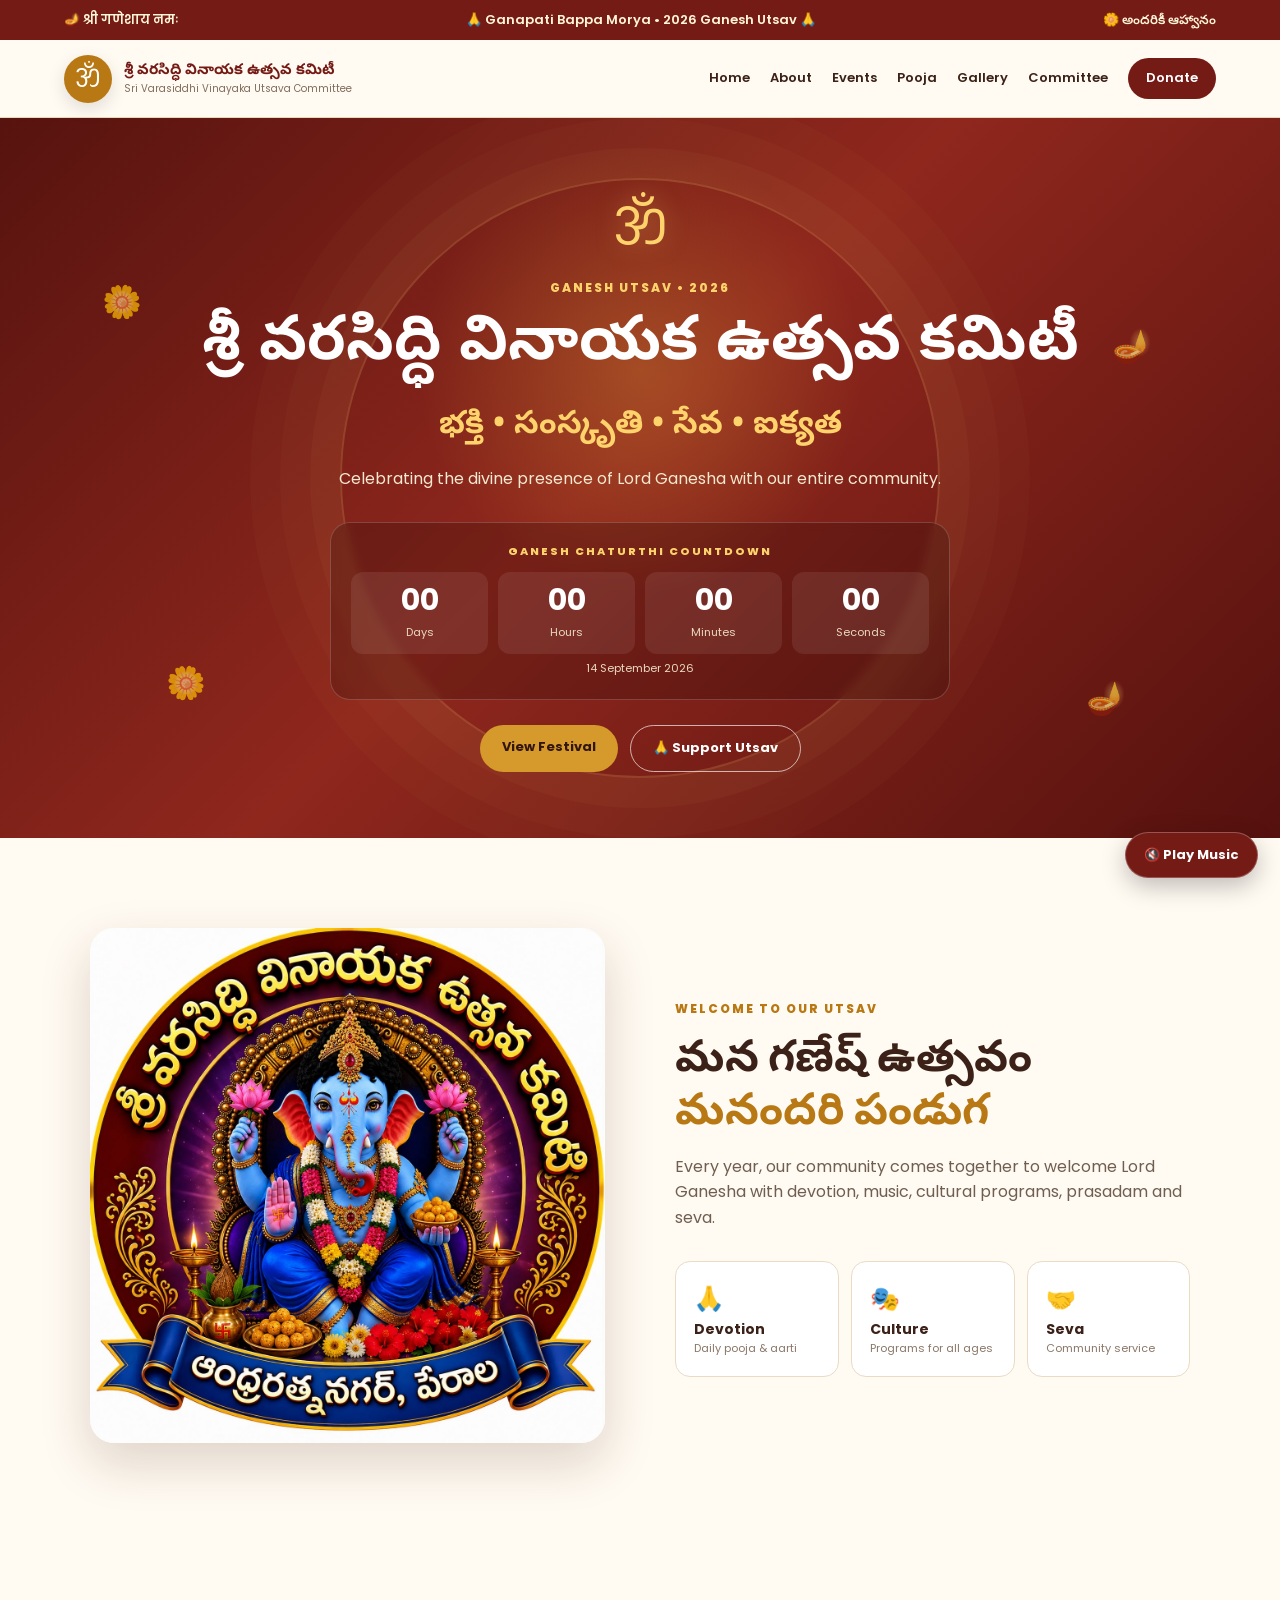
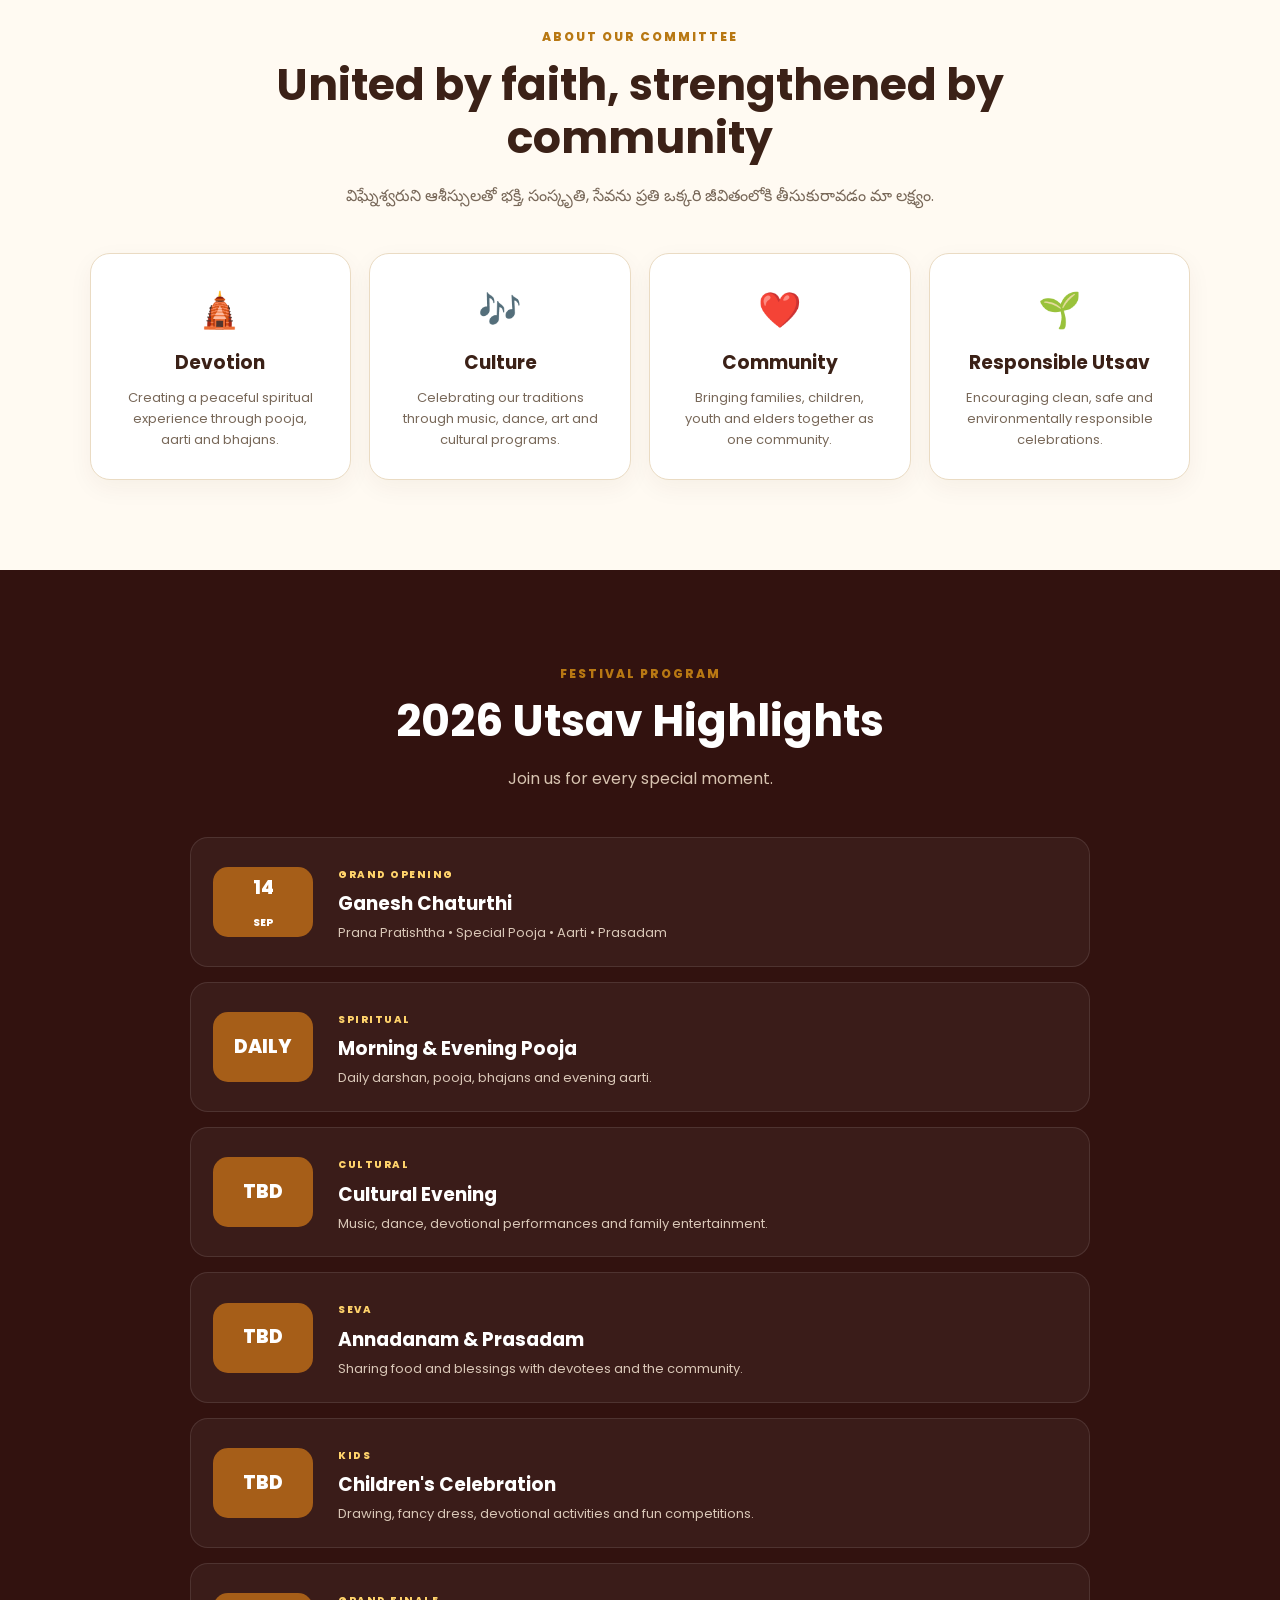
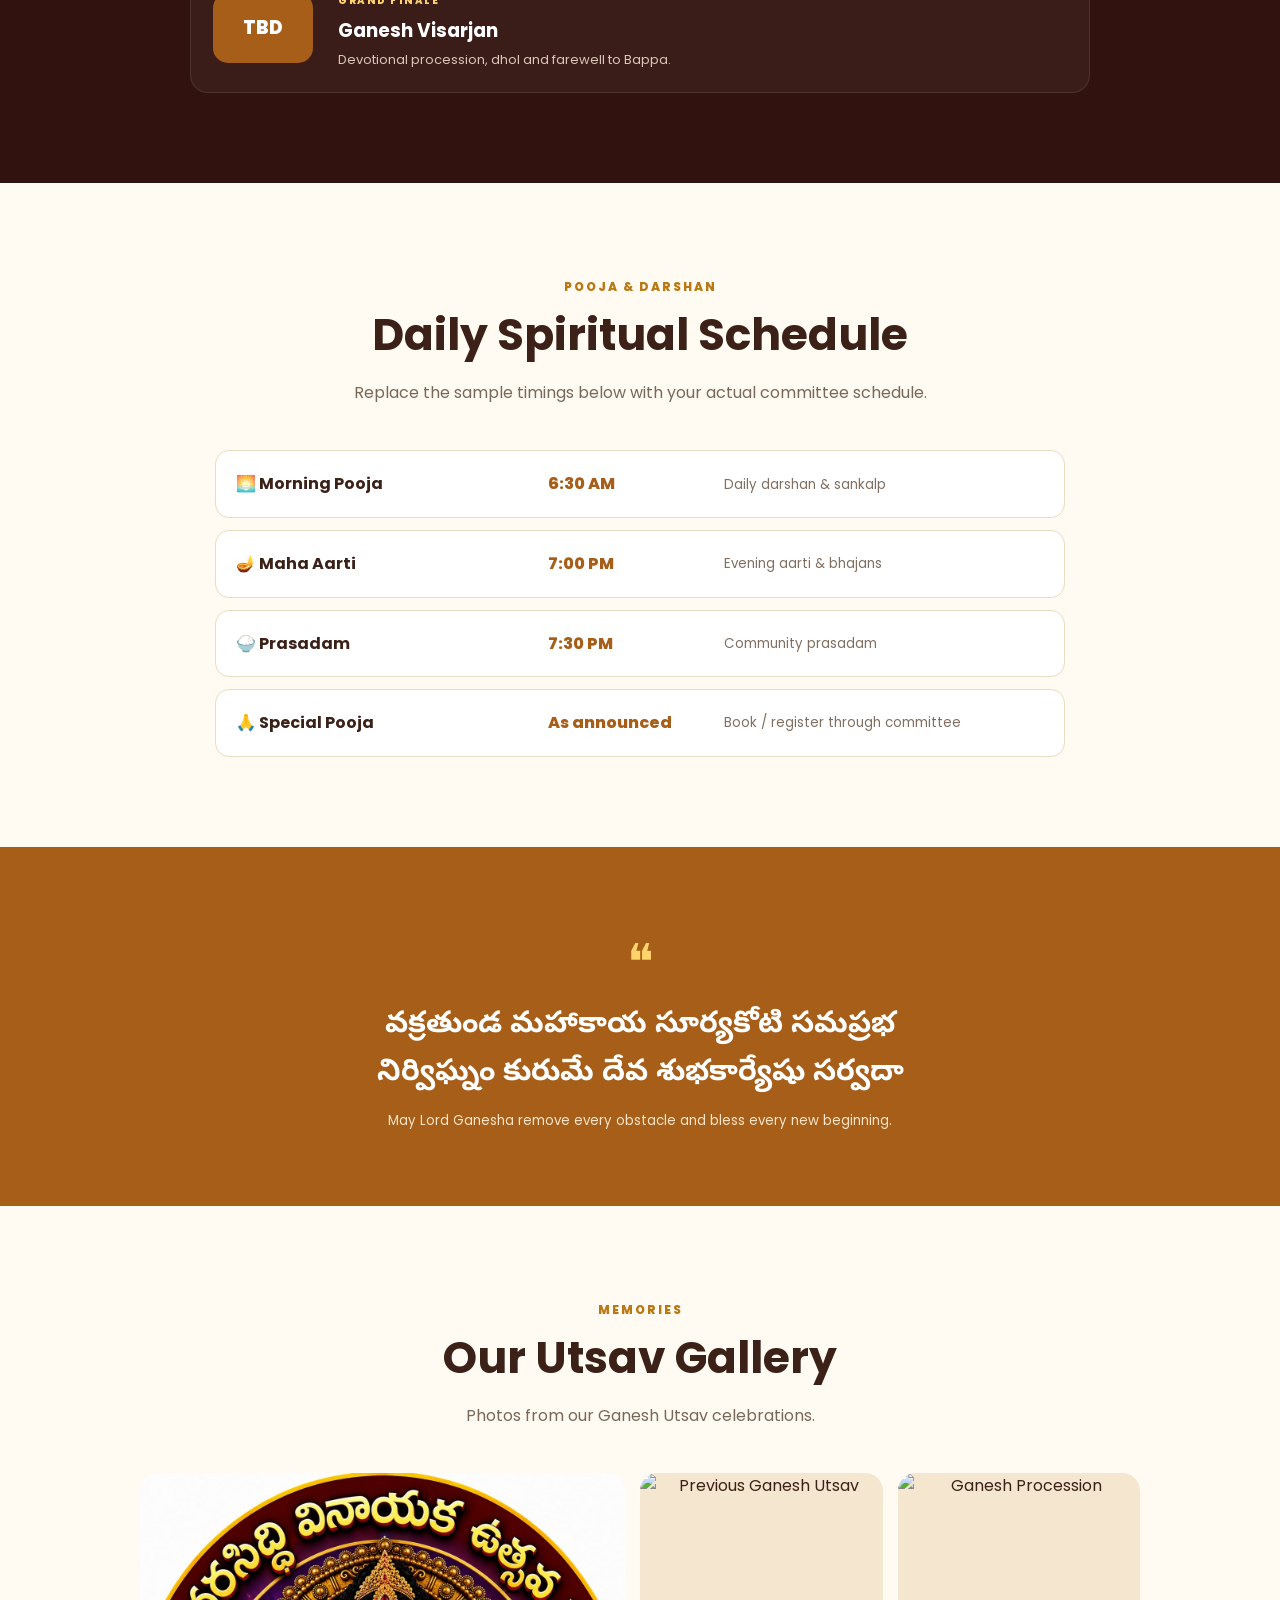
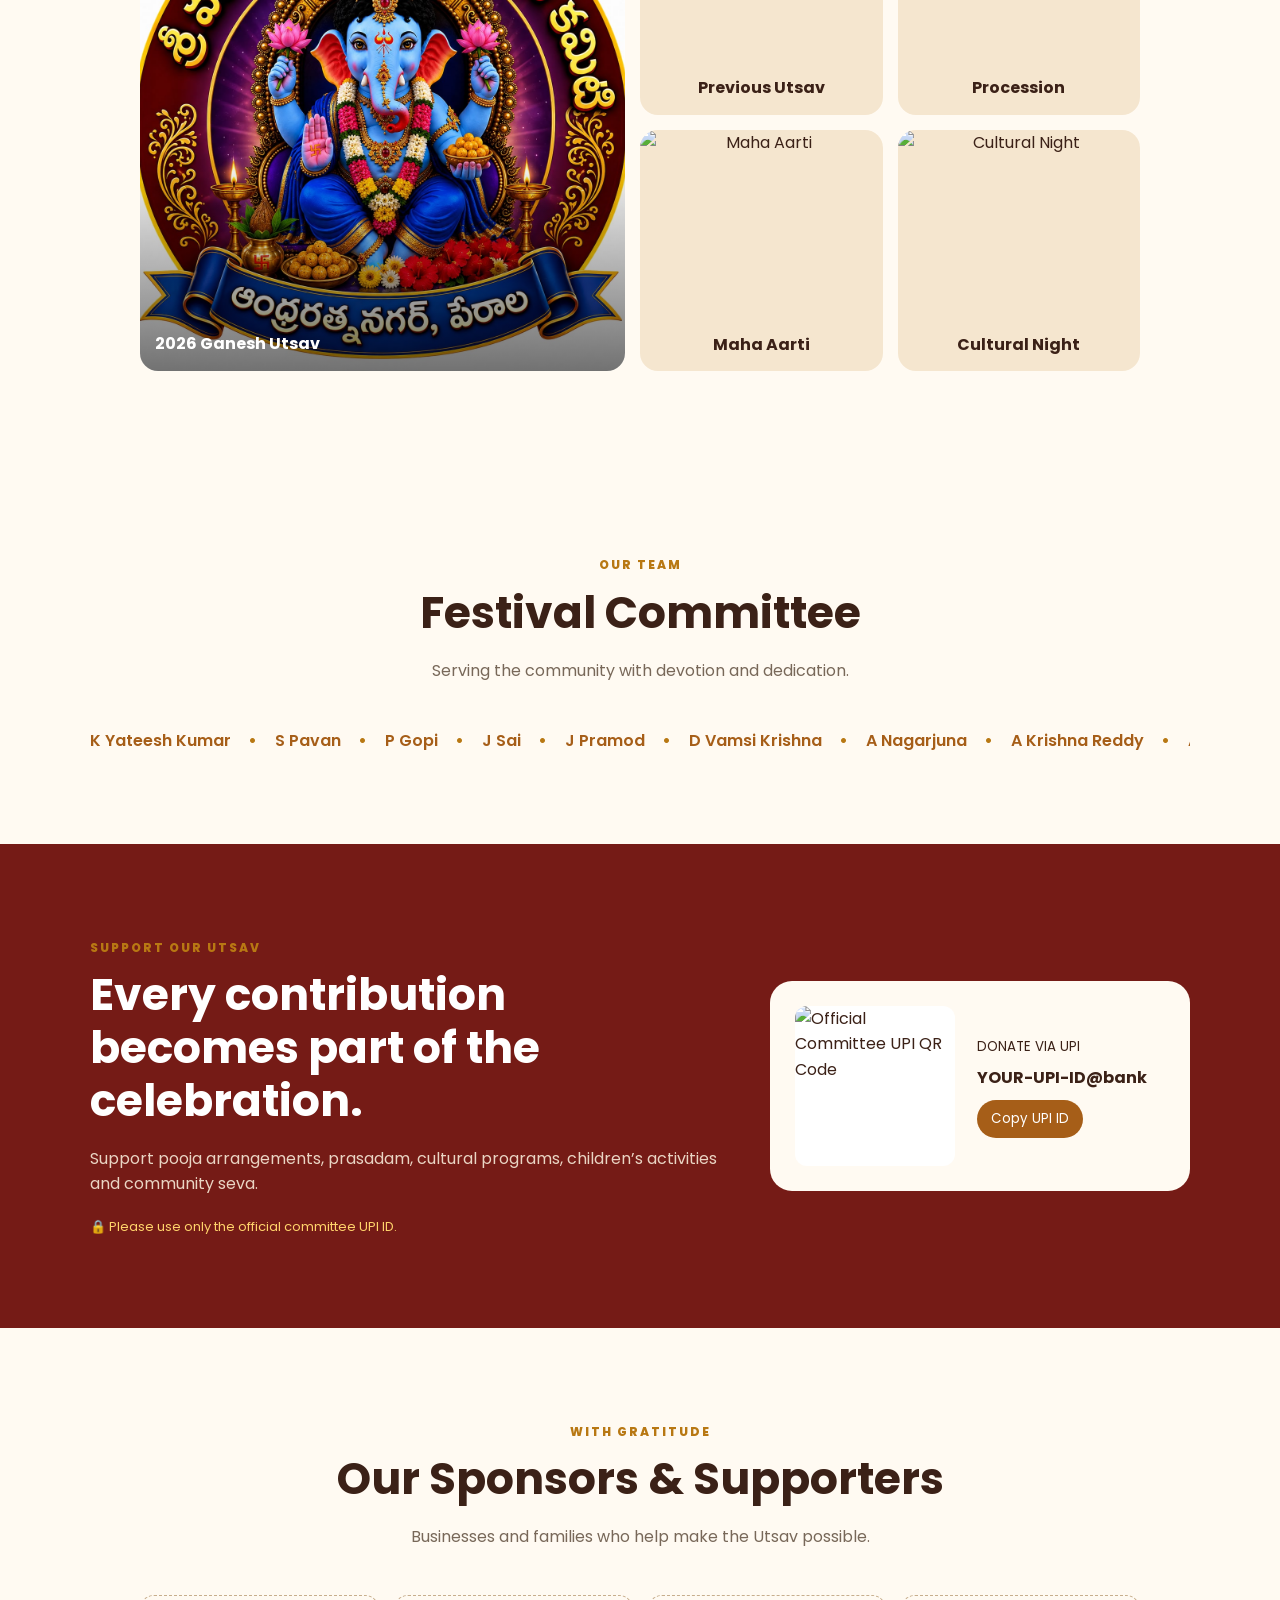
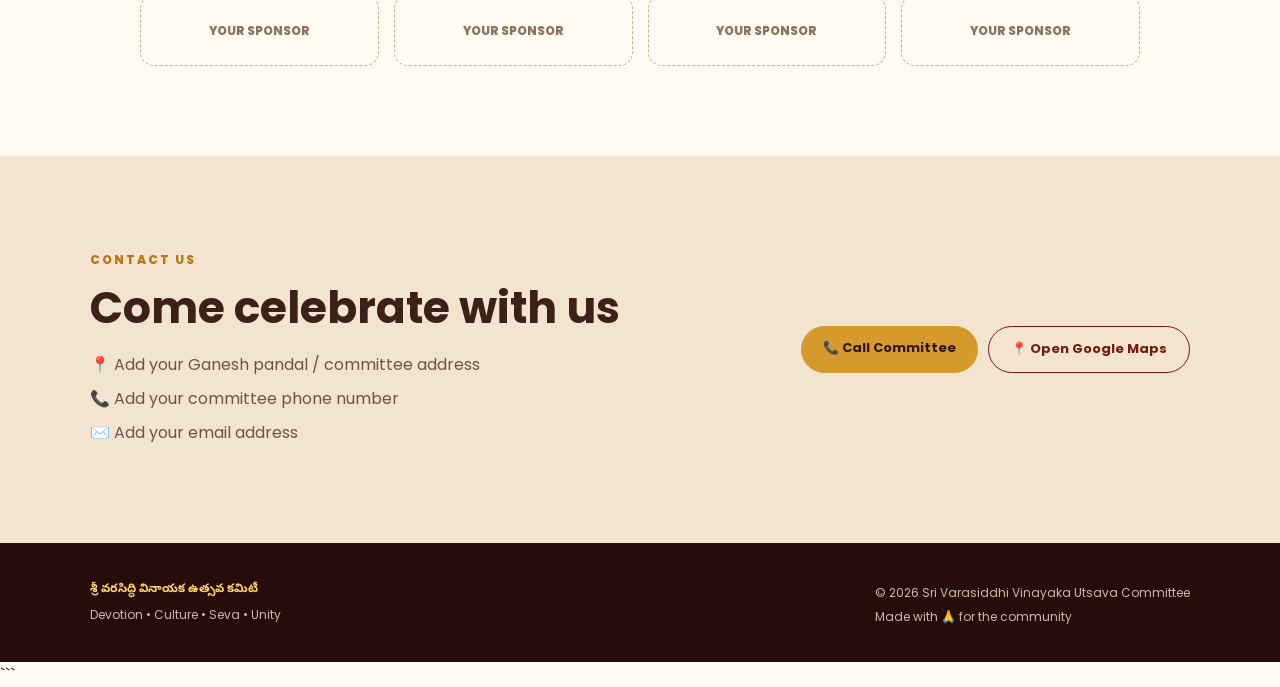
==== commit 029bfe96: "Update index.html" ====
--- a/index.html
+++ b/index.html
@@ -1,4 +1,3 @@
-```html
 <!DOCTYPE html>
 <html lang="en">
 <head>
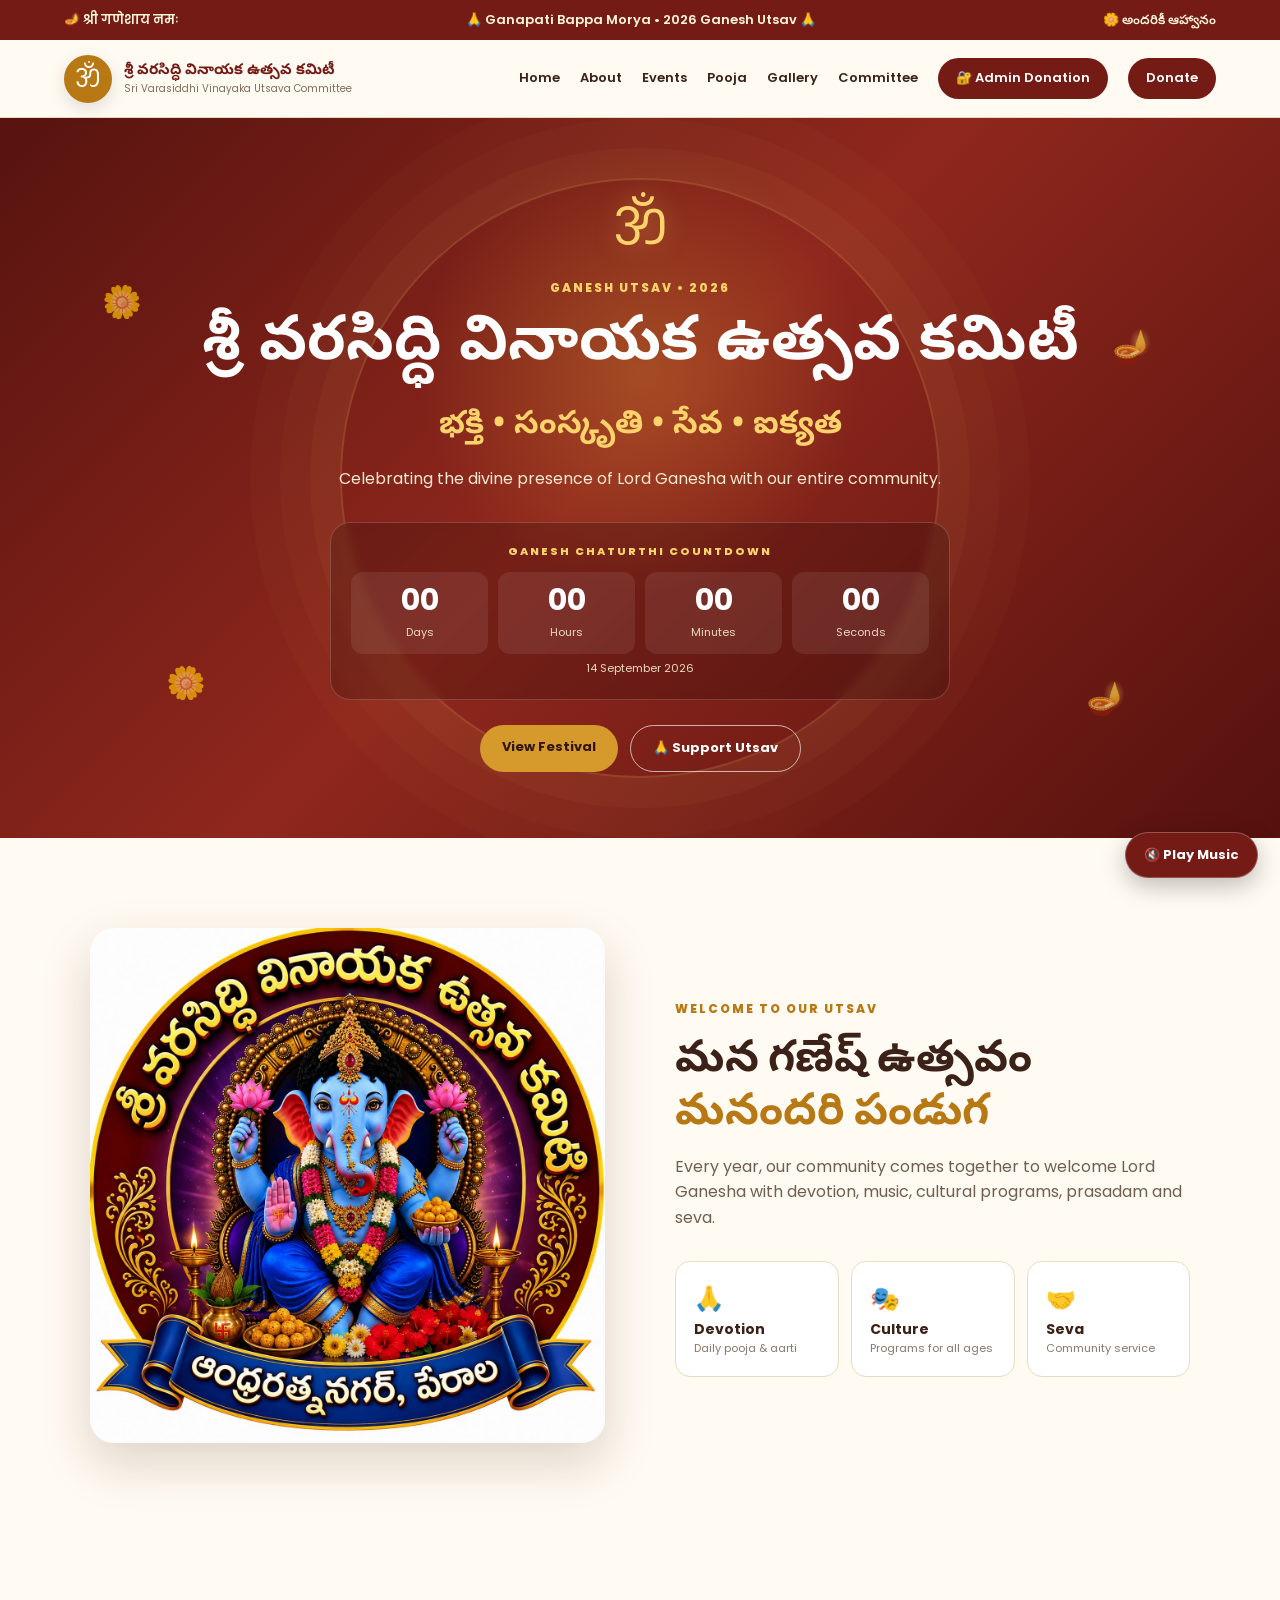
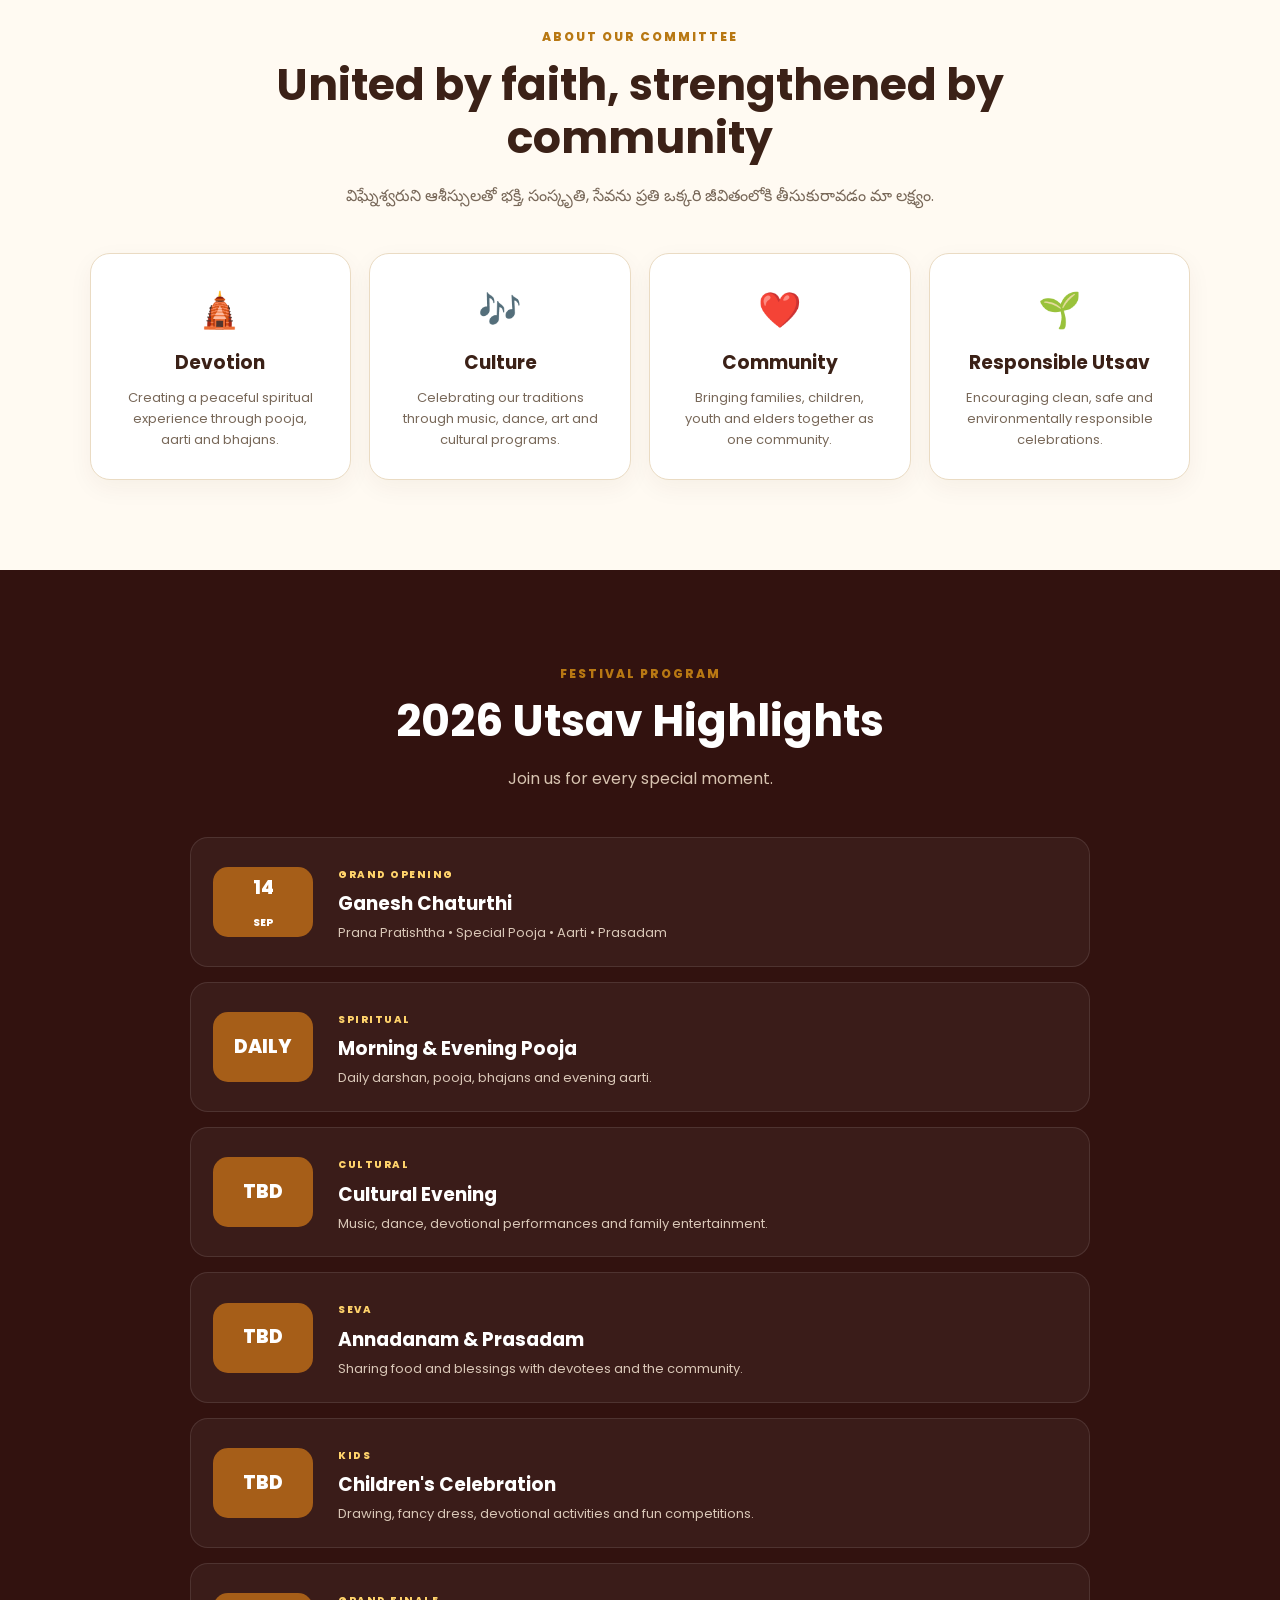
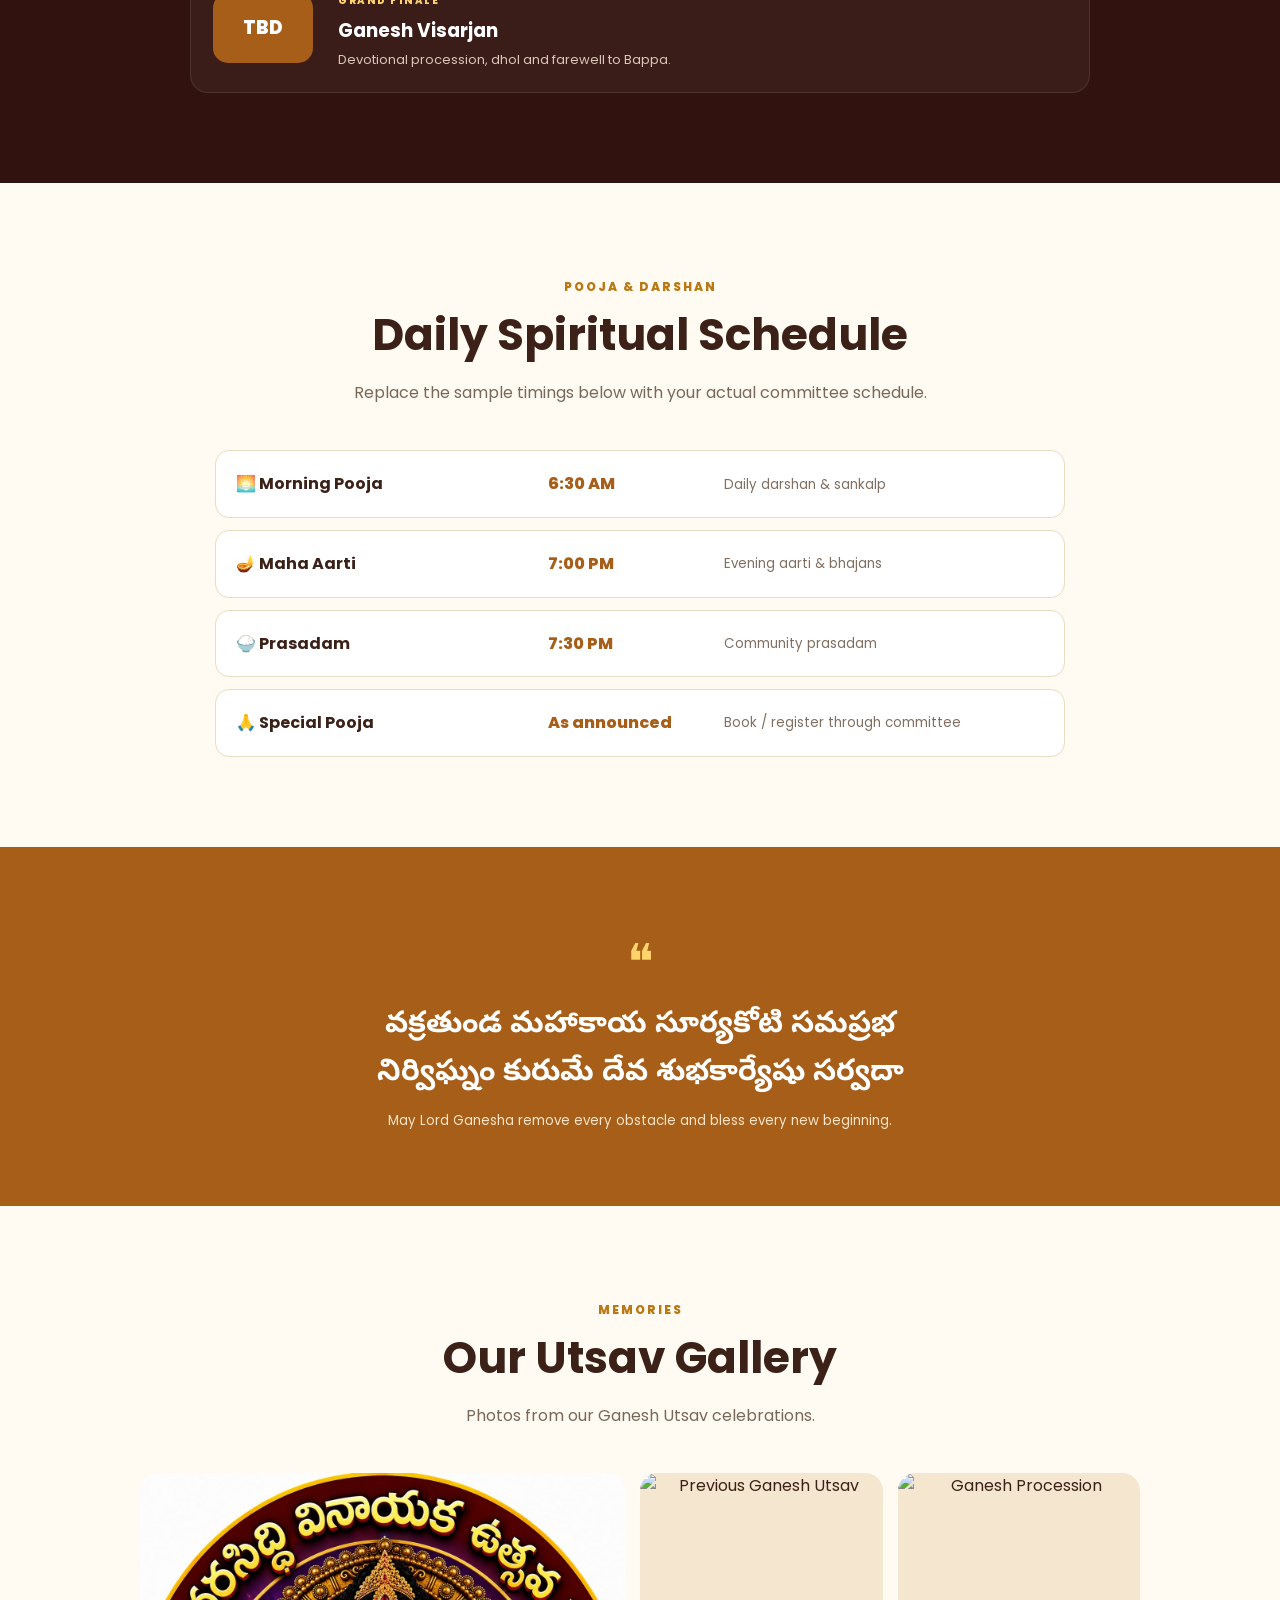
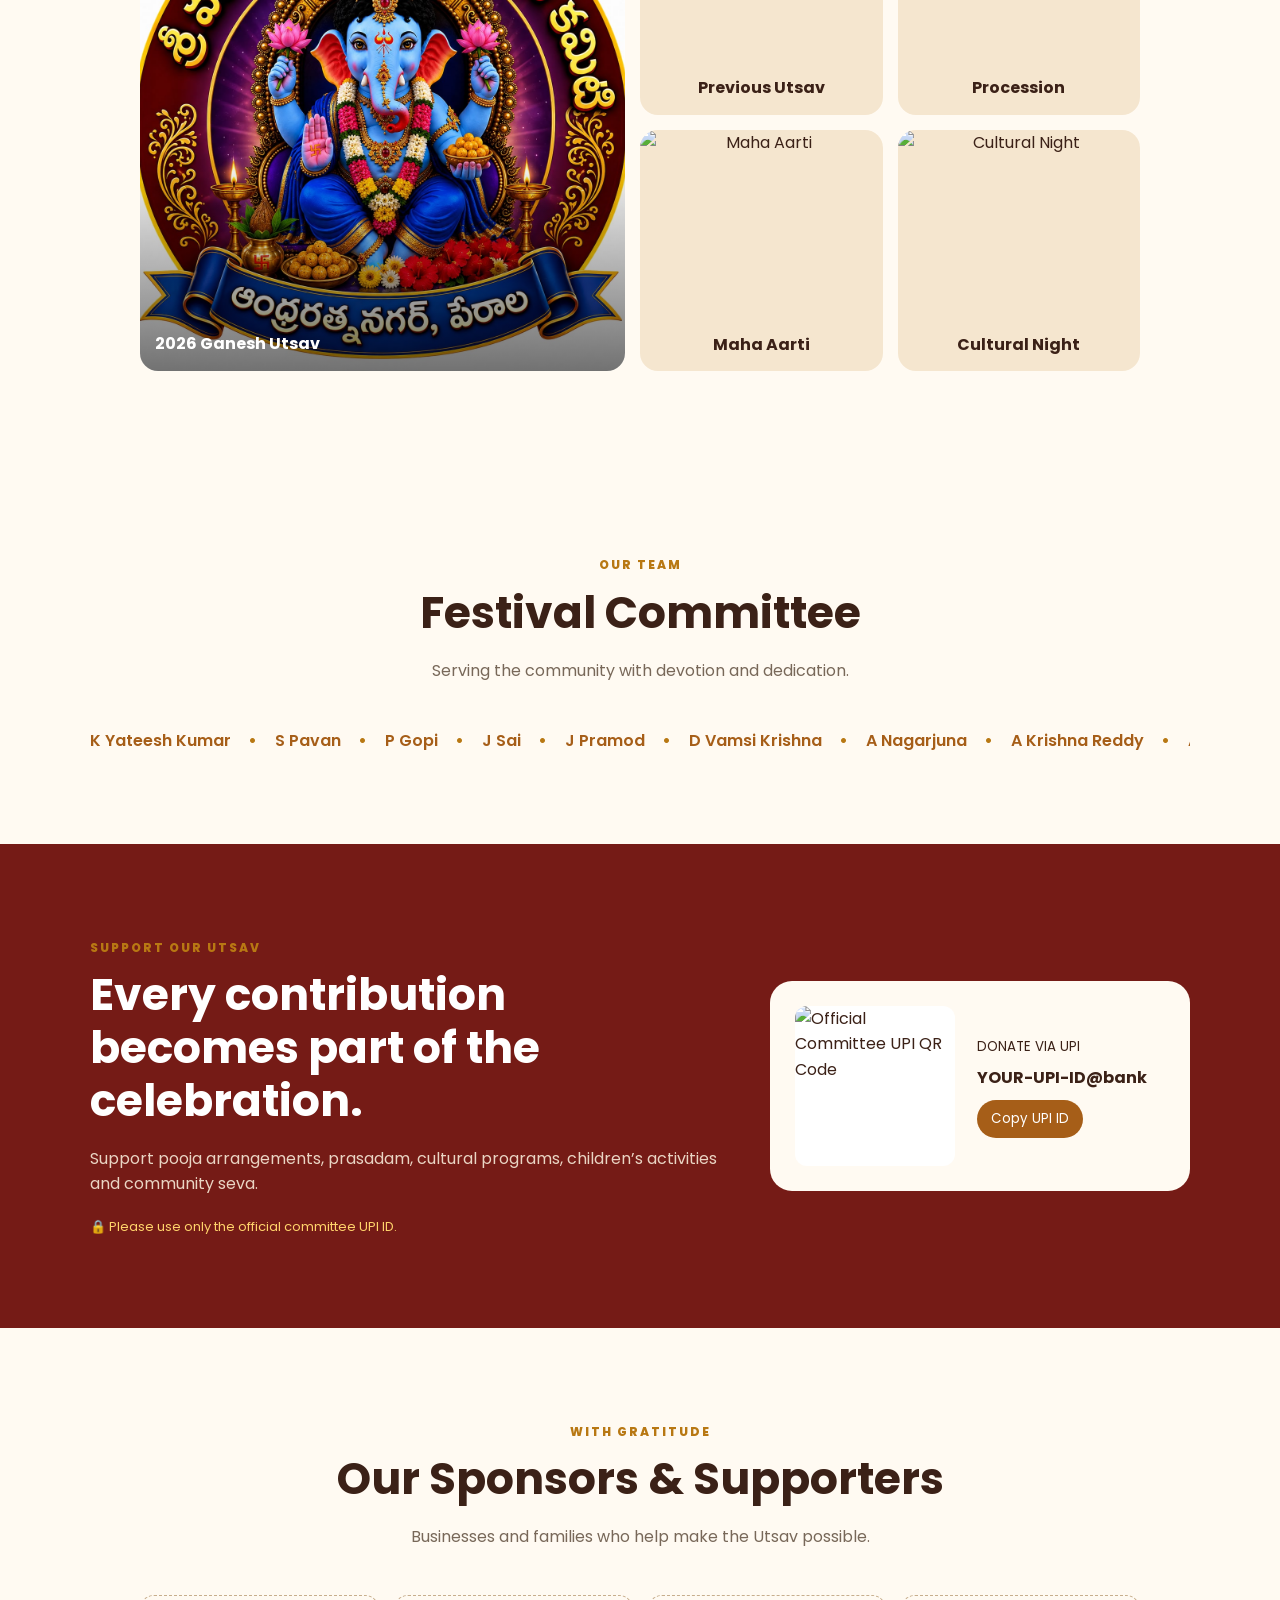
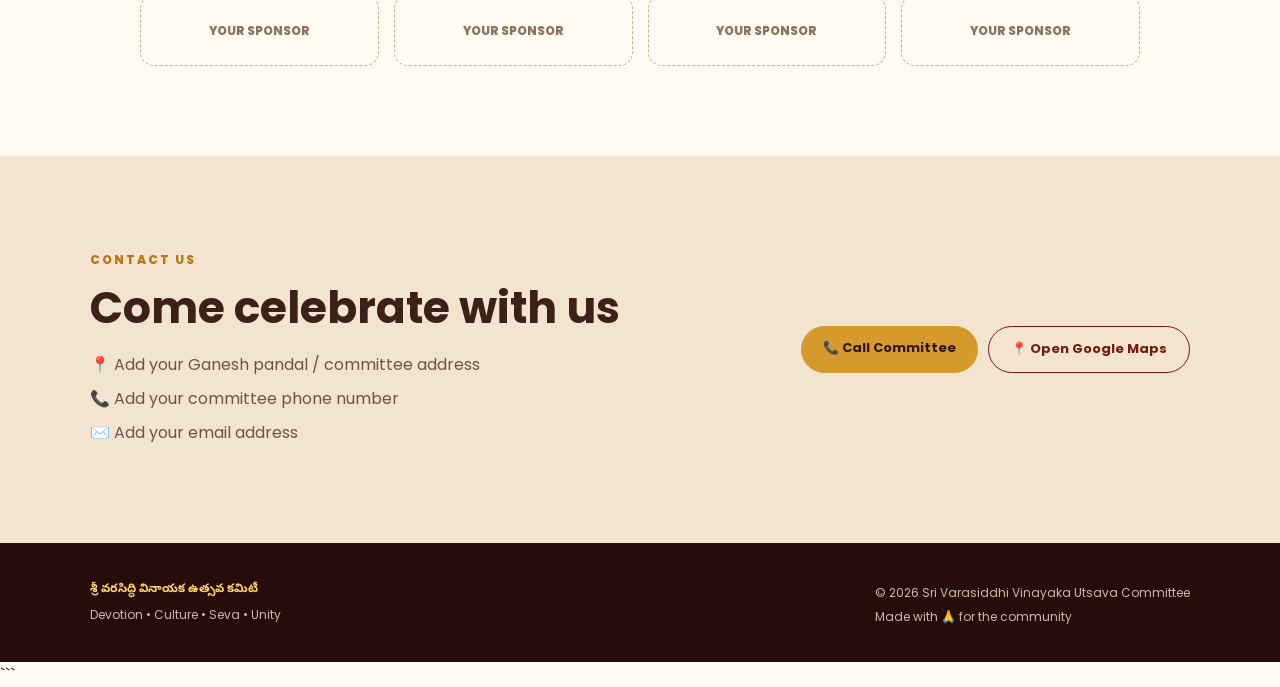
==== commit 3bf6dcf8: "Update index.html" ====
--- a/index.html
+++ b/index.html
@@ -39,6 +39,7 @@
     <a href="#pooja">Pooja</a>
     <a href="#gallery">Gallery</a>
     <a href="#committee">Committee</a>
+    <a href="admin-donation.html" class="nav-btn">🔐 Admin Donation</a>
     <a href="#donate" class="nav-btn">Donate</a>
   </nav>
 </header>
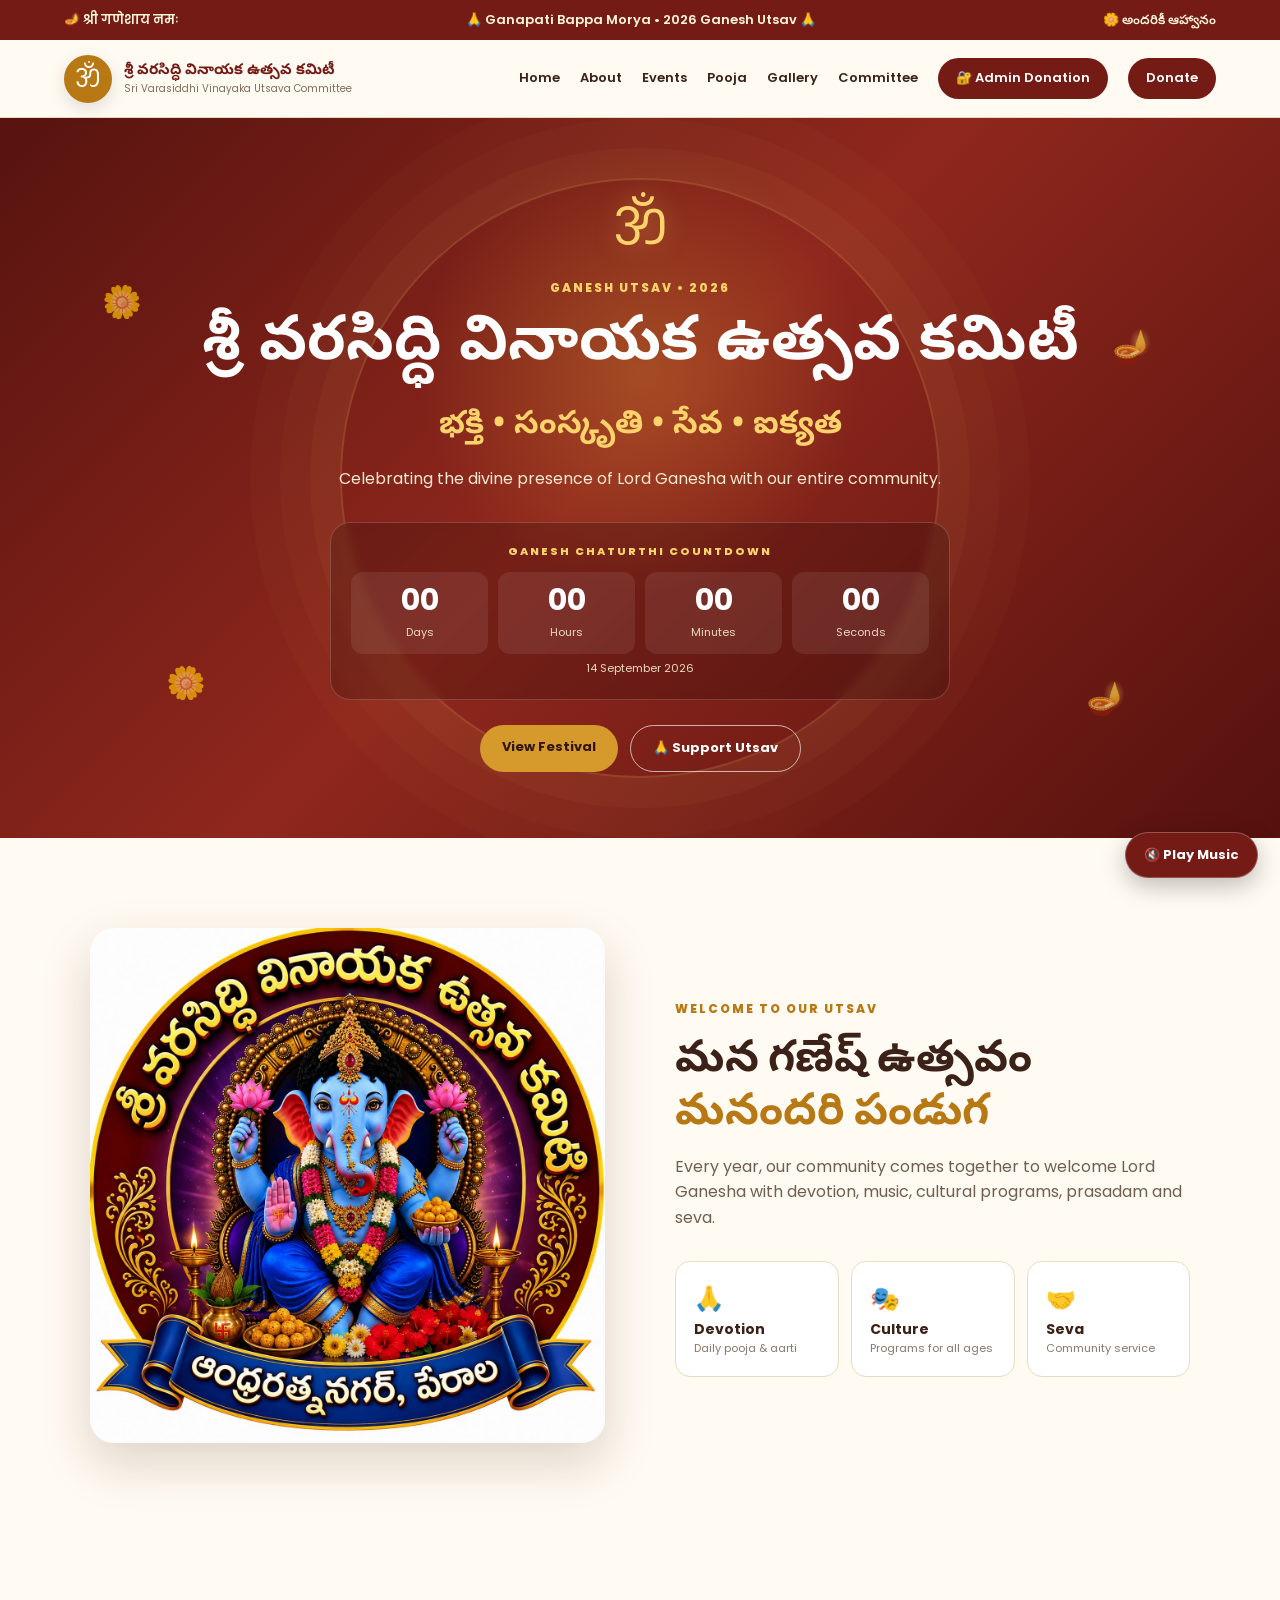
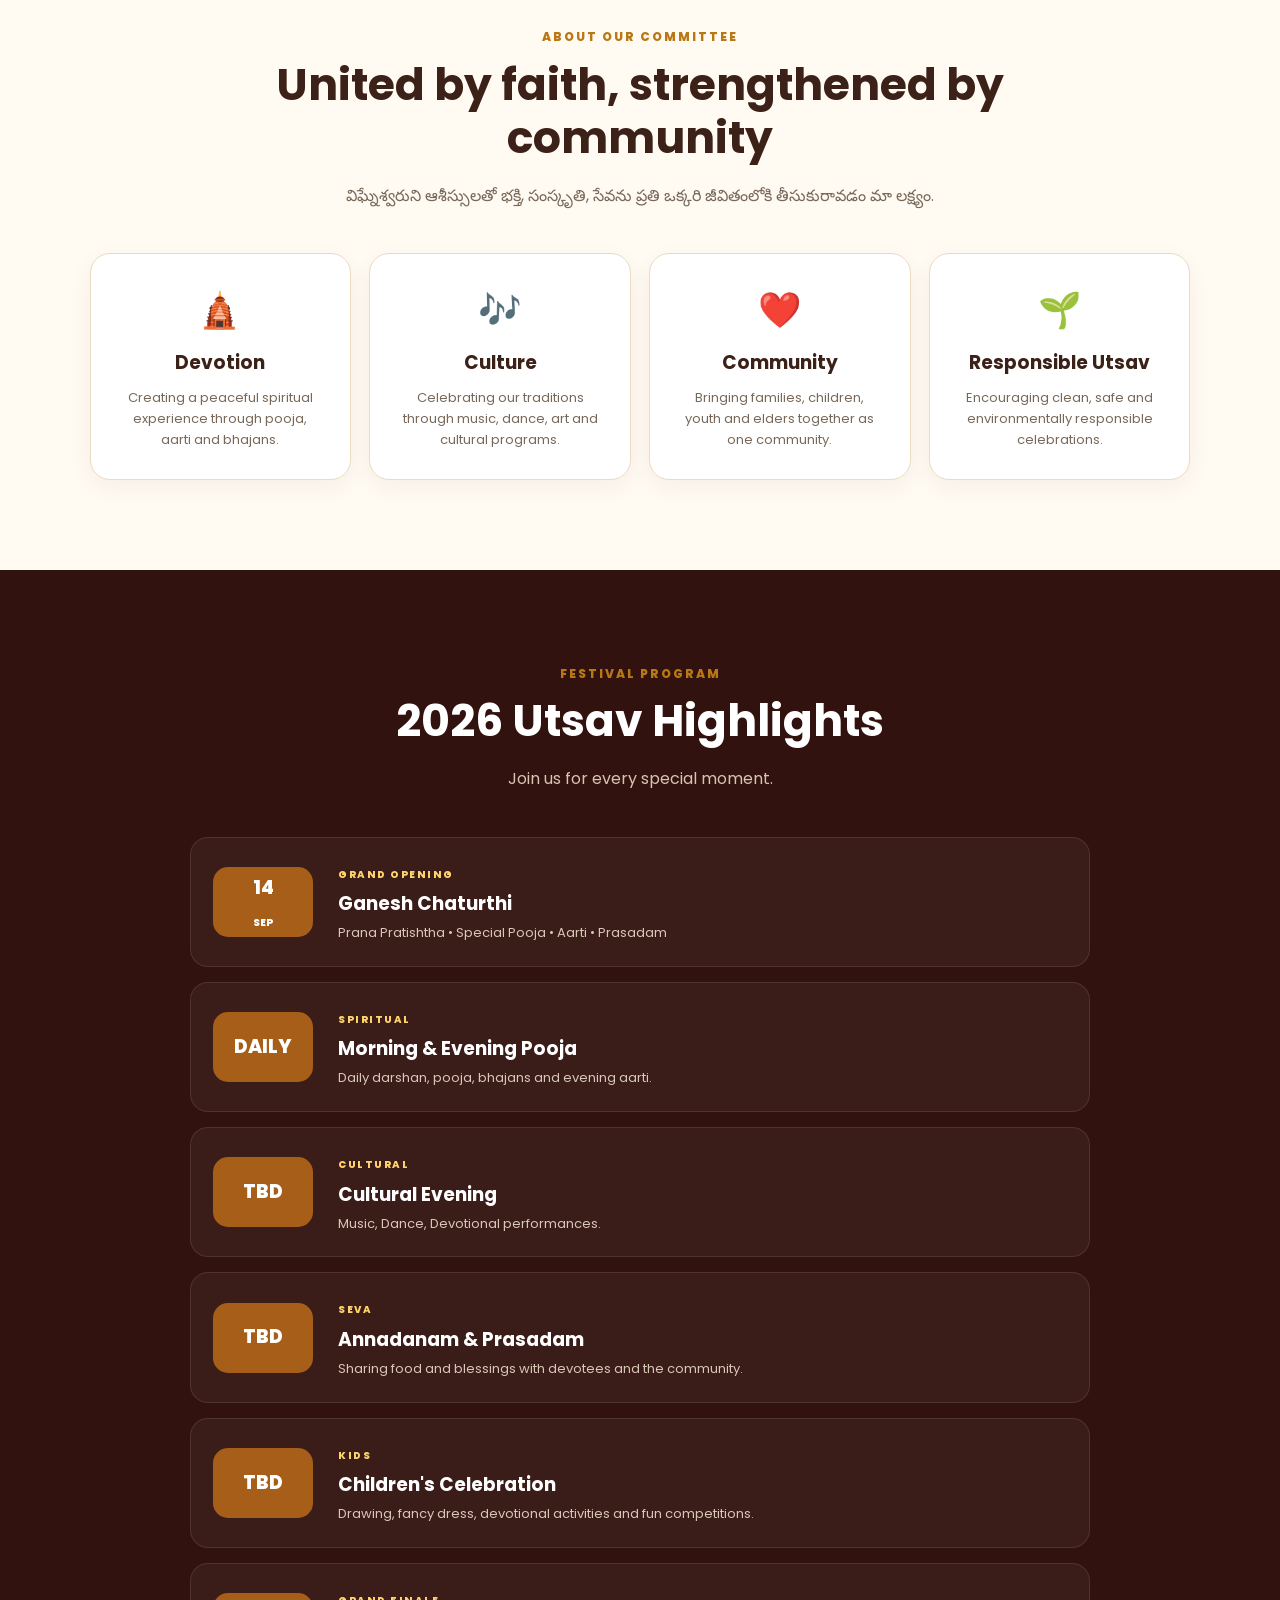
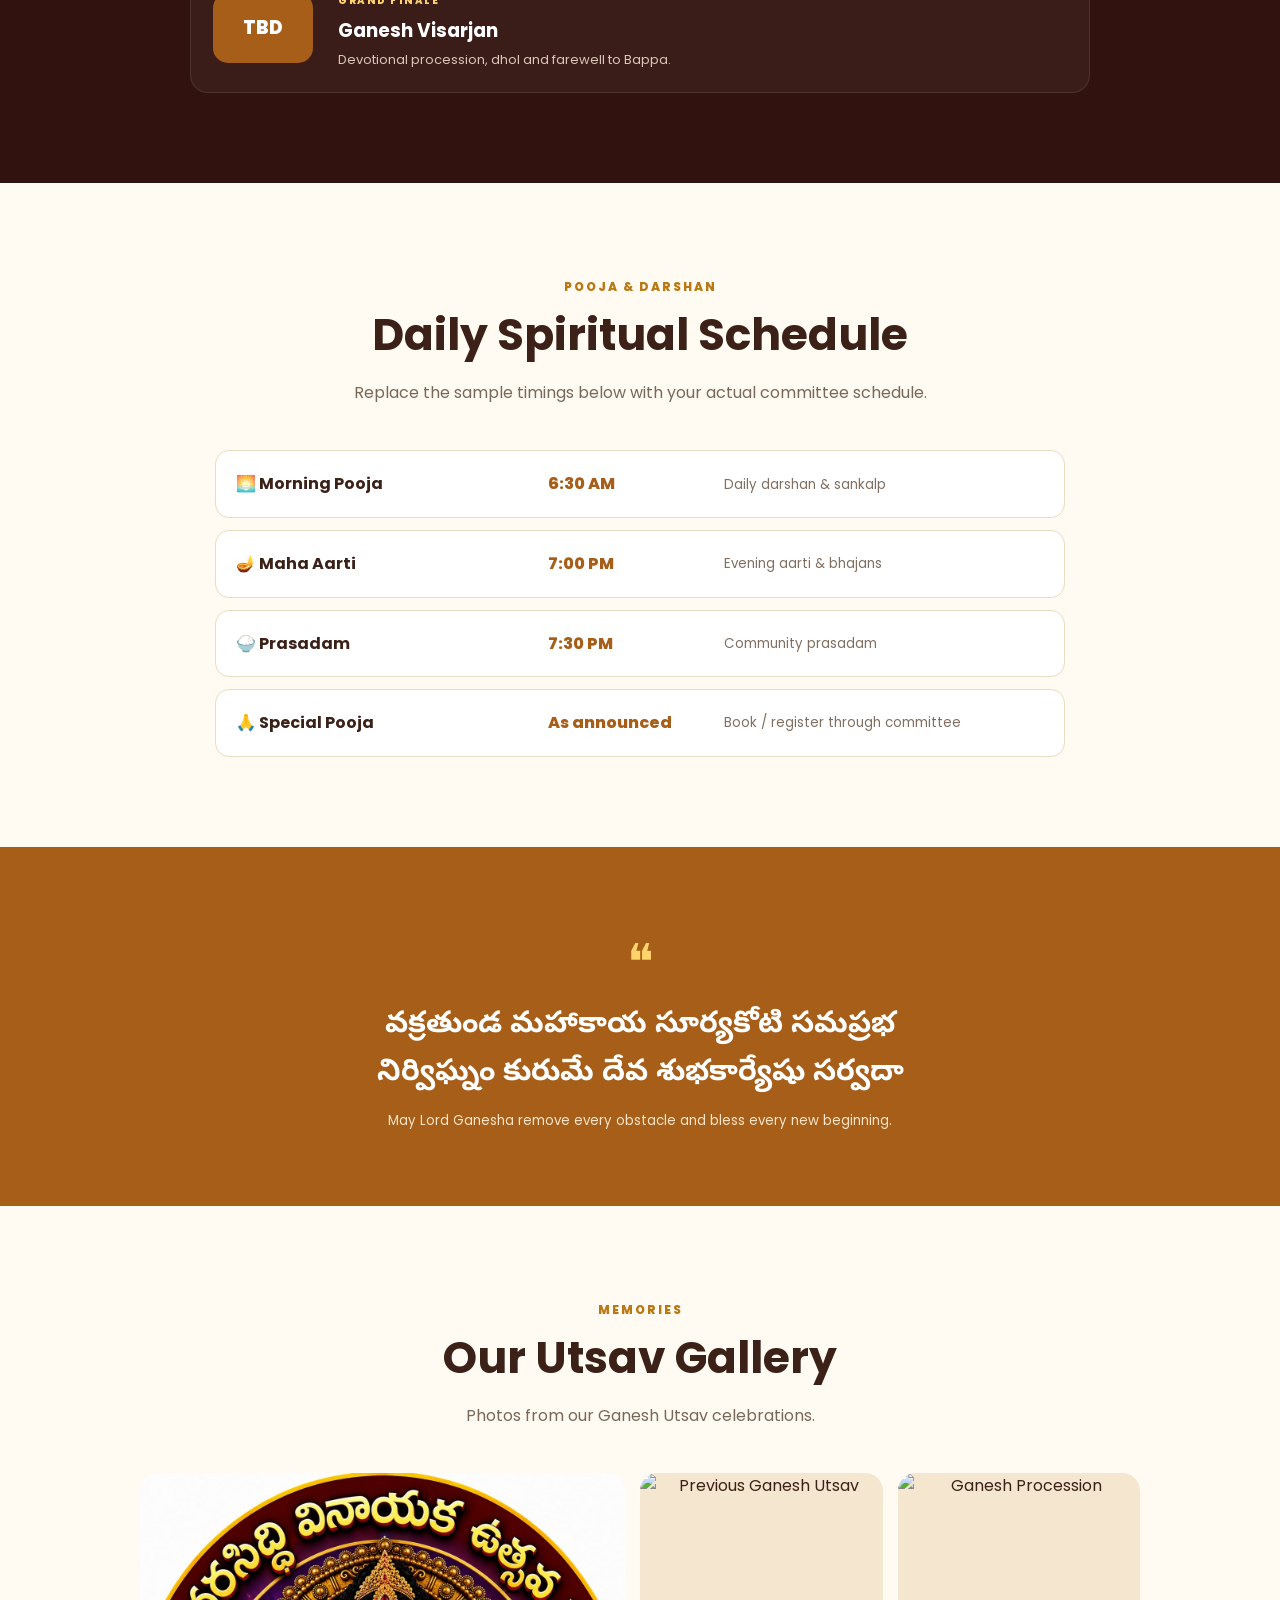
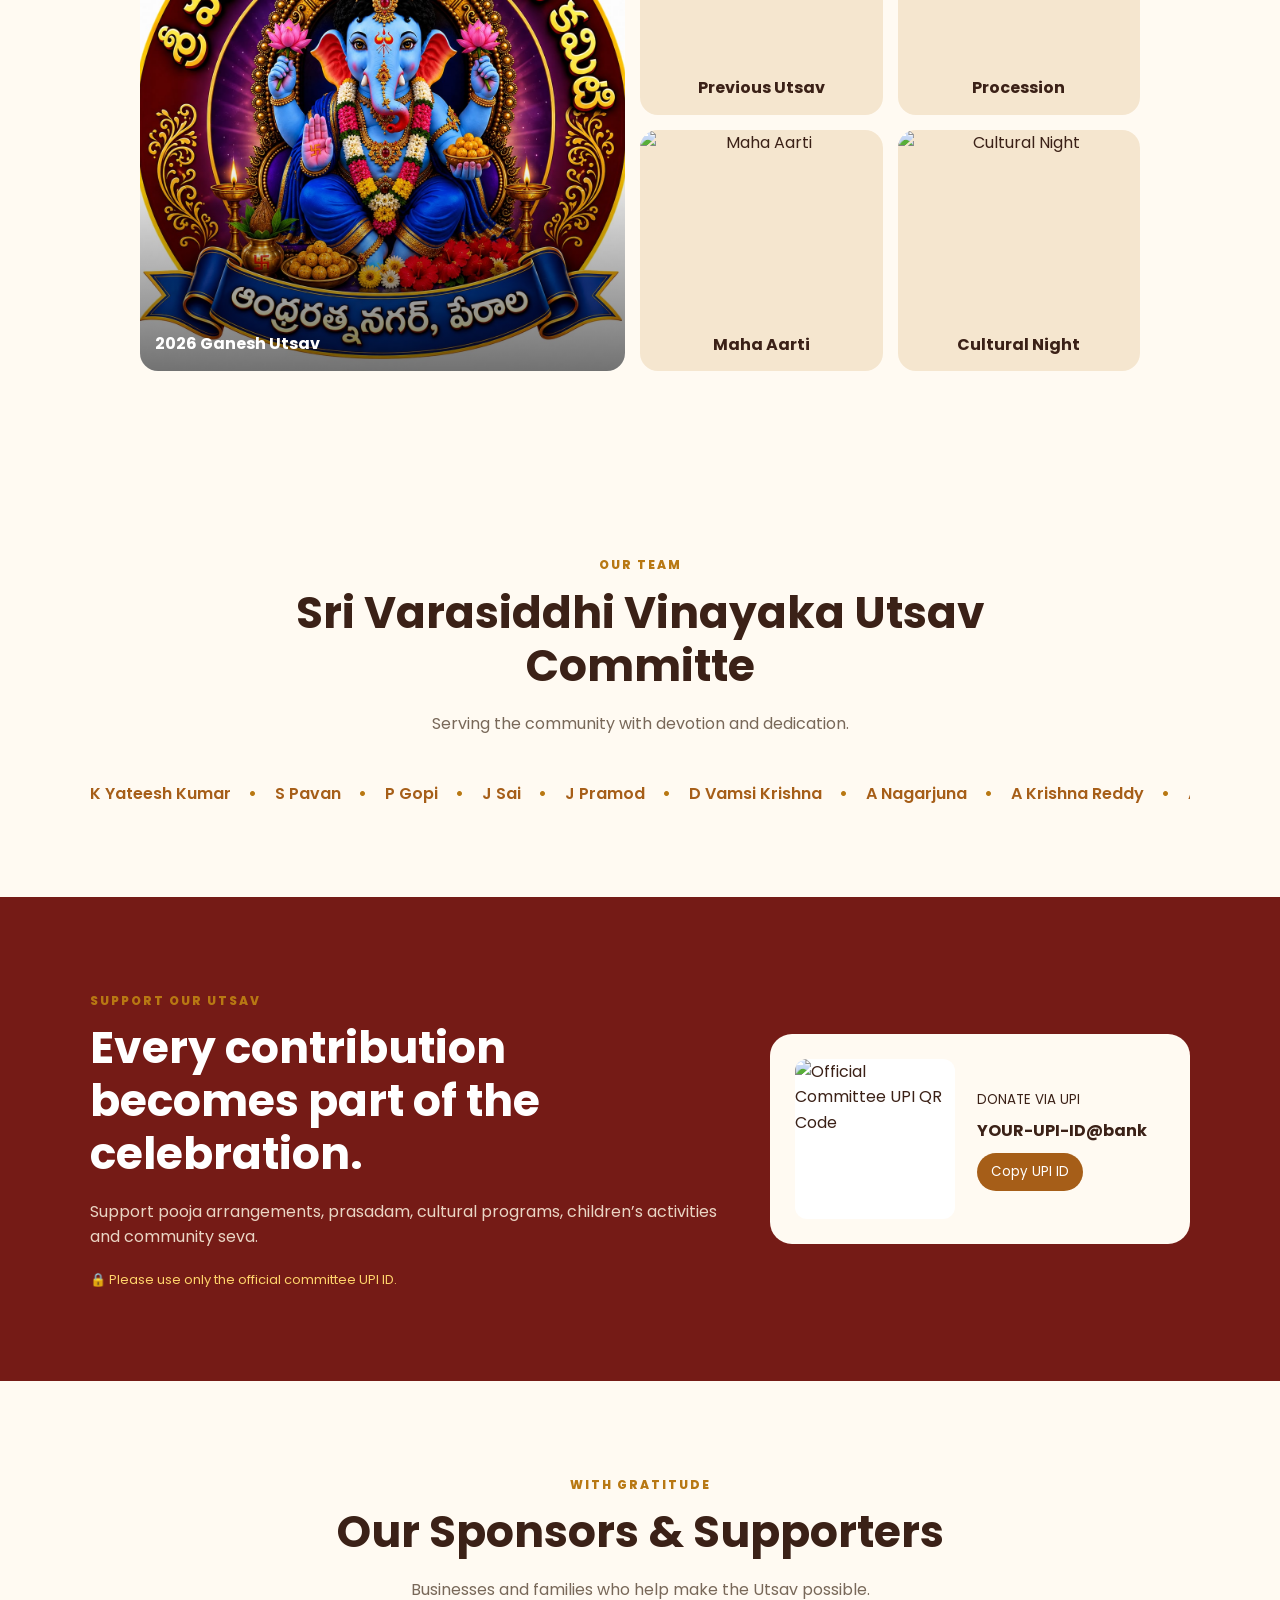
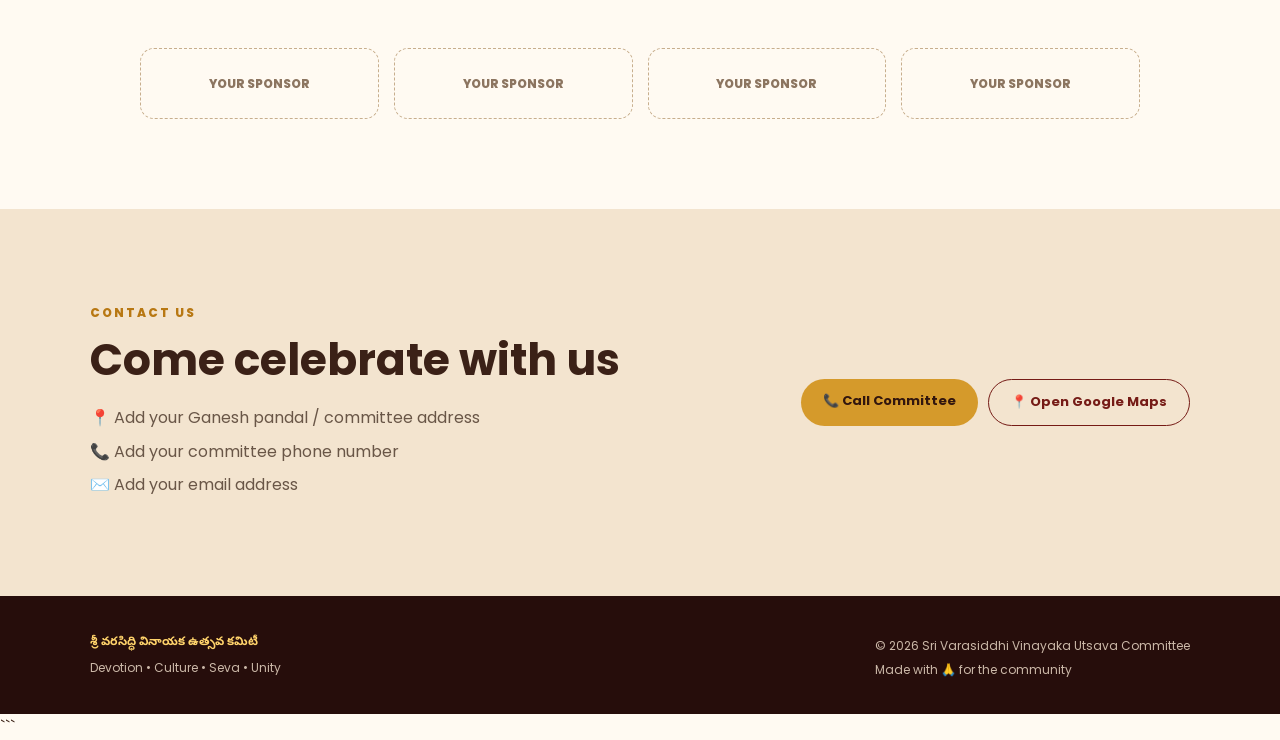
==== commit b4925ba1: "Update index.html" ====
--- a/index.html
+++ b/index.html
@@ -39,7 +39,7 @@
     <a href="#pooja">Pooja</a>
     <a href="#gallery">Gallery</a>
     <a href="#committee">Committee</a>
-    <a href="admin-donation.html" class="nav-btn">🔐 Admin Donation</a>
+    <a href="ganesh_admin_donation/admin-donation.html" class="nav-btn">🔐 Admin Donation</a>
     <a href="#donate" class="nav-btn">Donate</a>
   </nav>
 </header>
@@ -273,7 +273,7 @@
         <span class="tag">CULTURAL</span>
         <h3>Cultural Evening</h3>
         <p>
-          Music, dance, devotional performances and family entertainment.
+          Music, Dance, Devotional performances.
         </p>
       </div>
     </article>
@@ -460,7 +460,7 @@
 
     <span class="kicker">OUR TEAM</span>
 
-    <h2>Festival Committee</h2>
+    <h2>Sri Varasiddhi Vinayaka Utsav Committe</h2>
 
     <p>
       Serving the community with devotion and dedication.
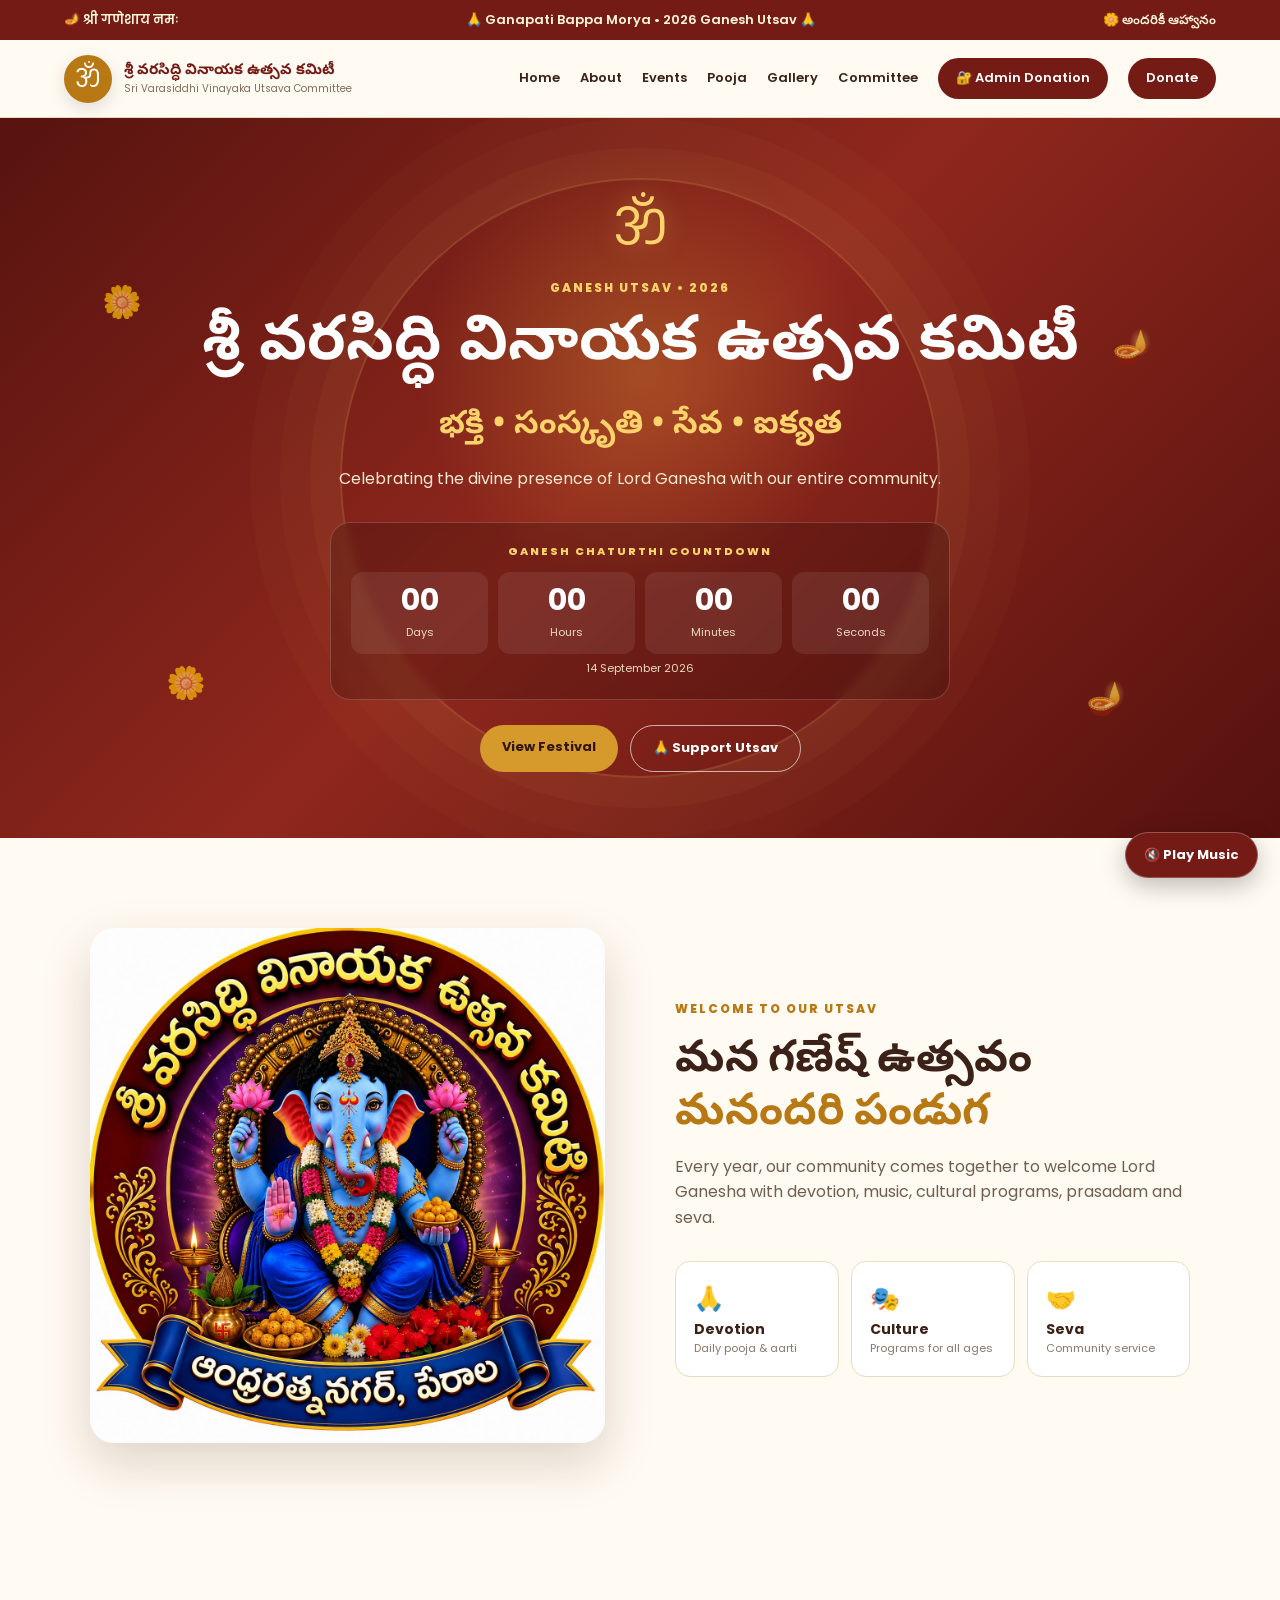
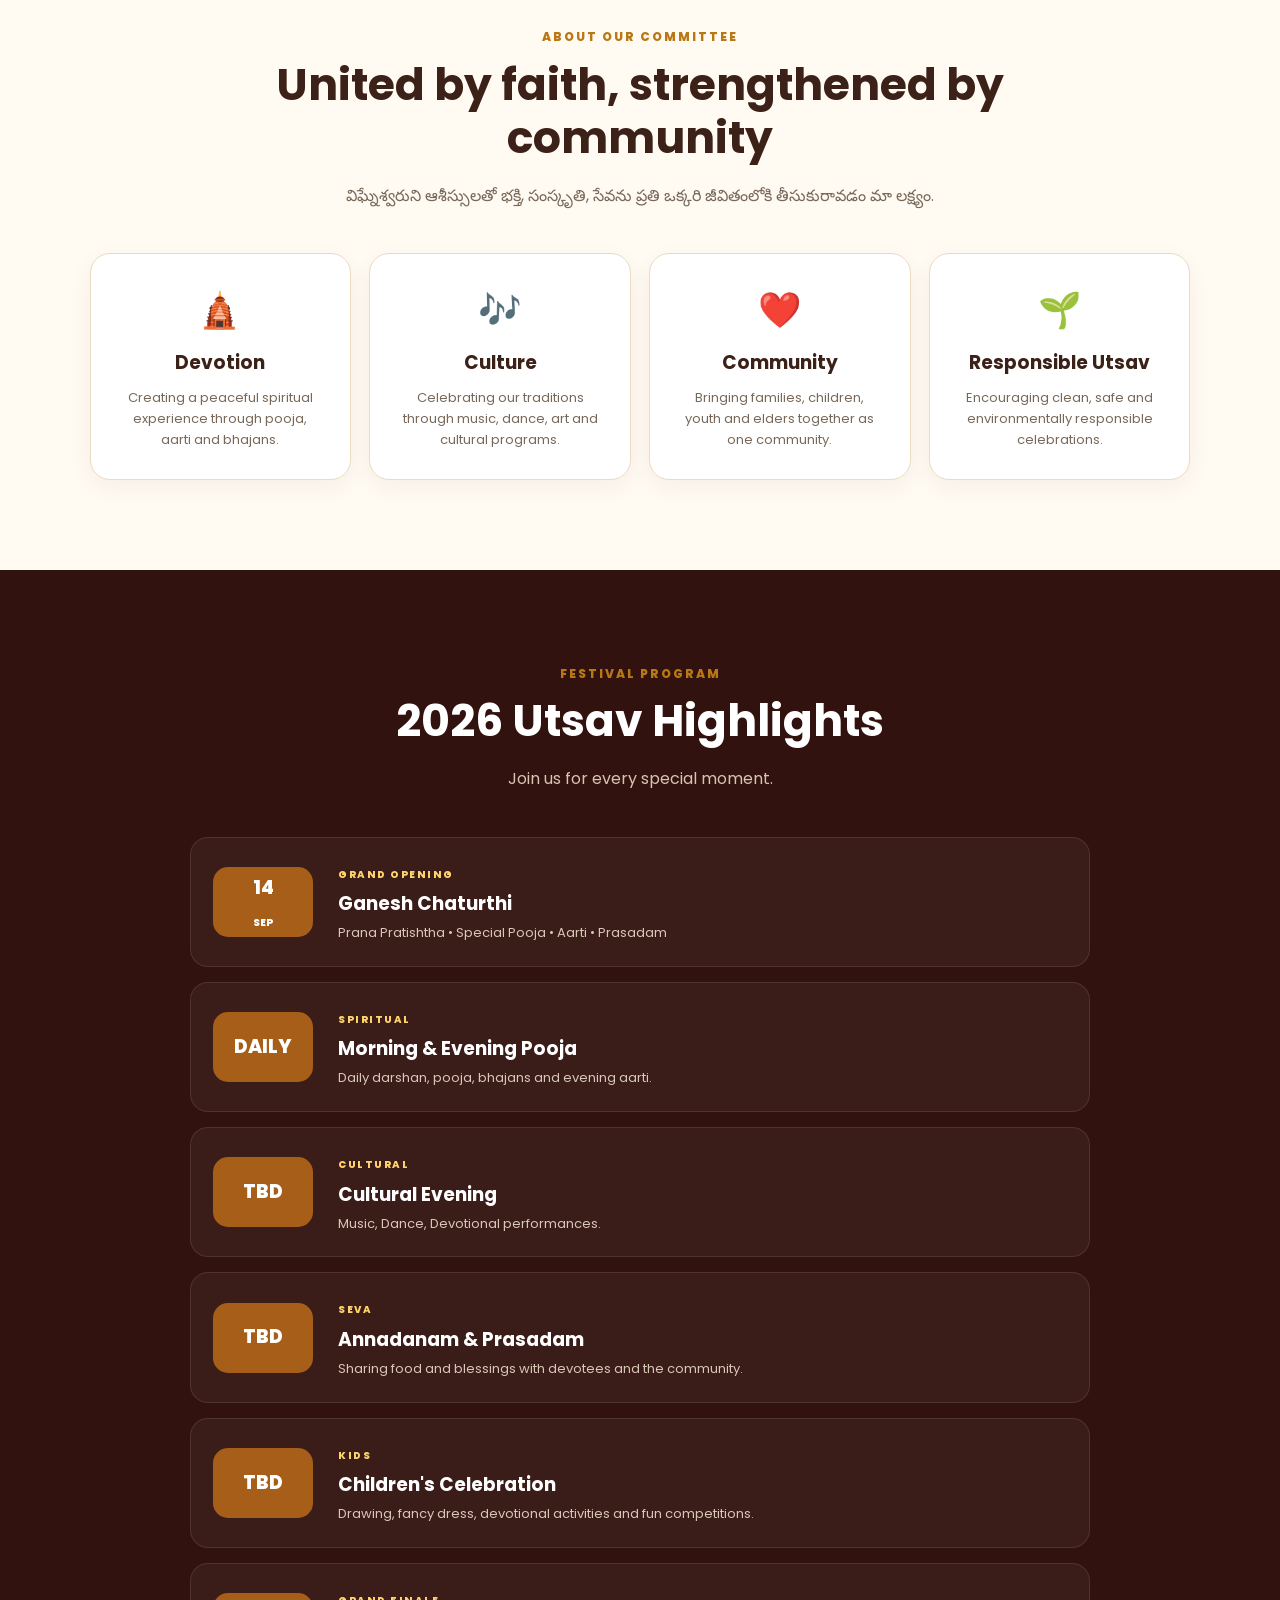
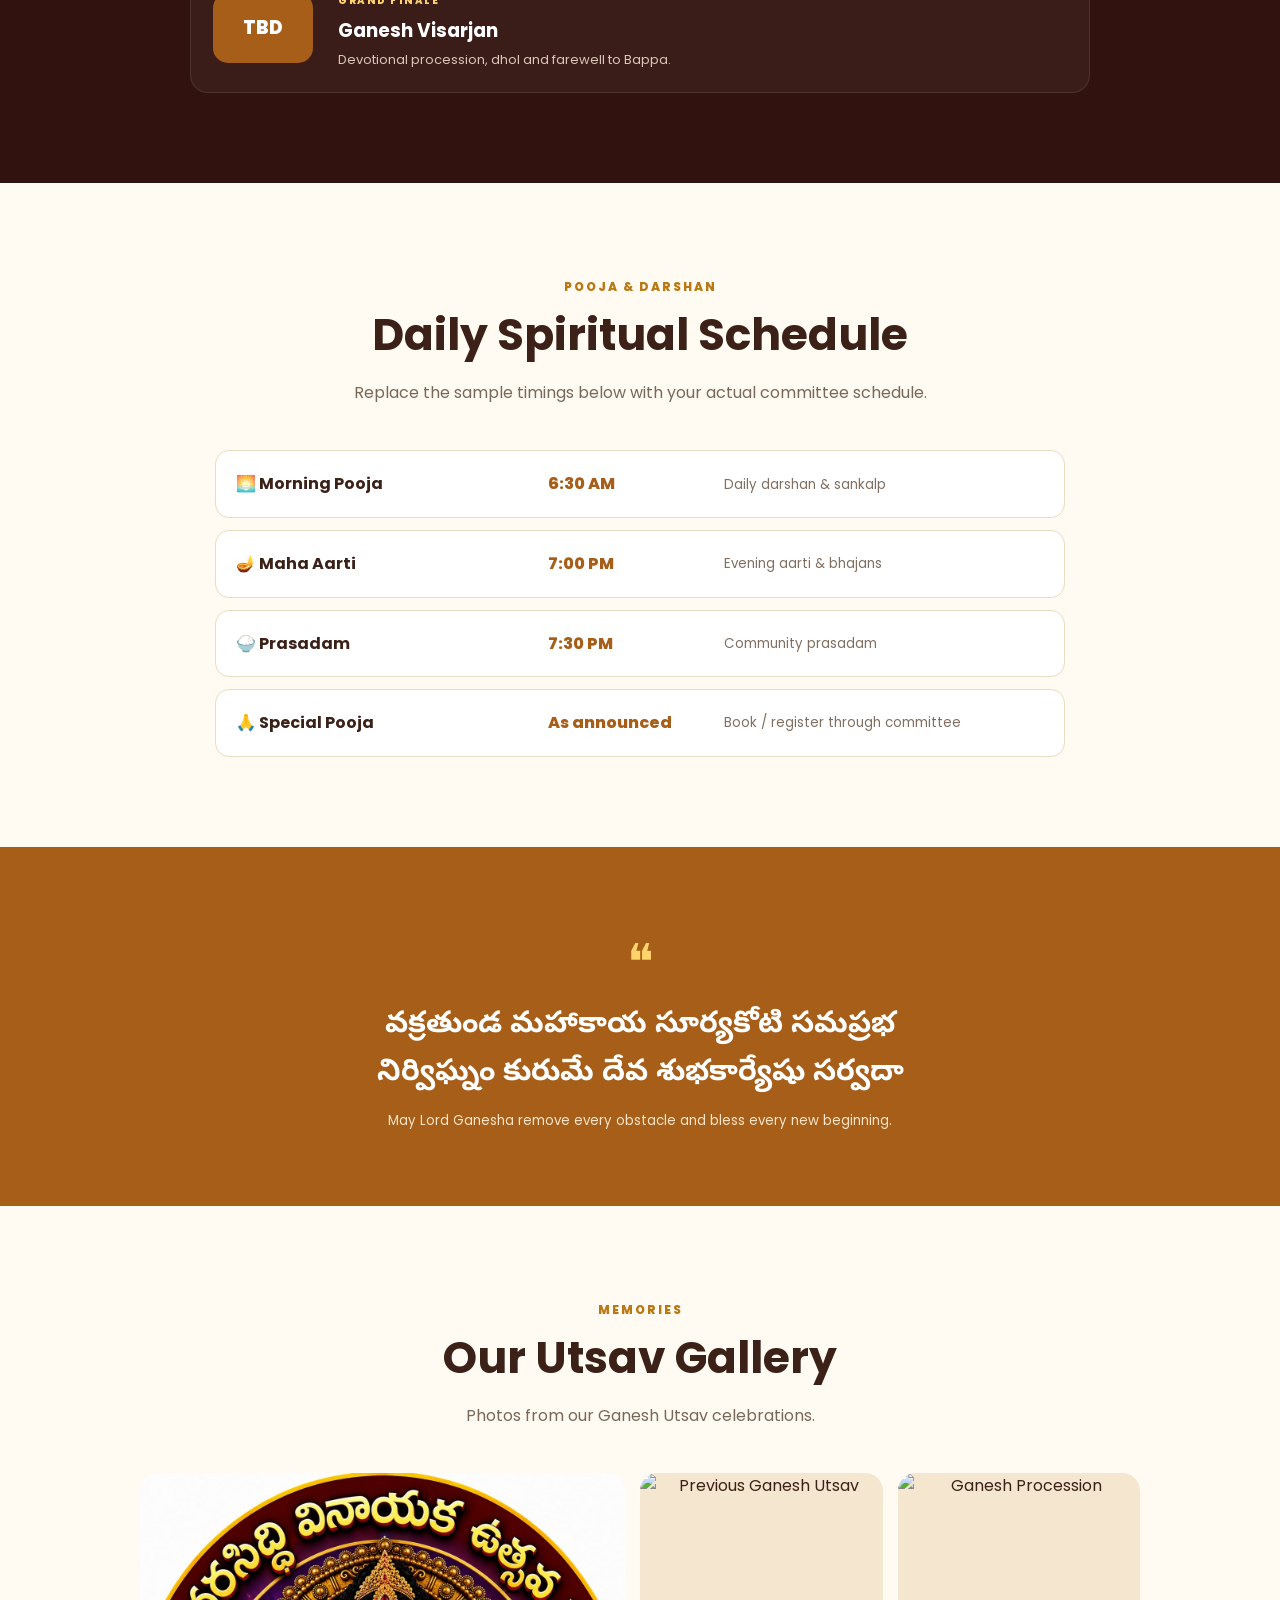
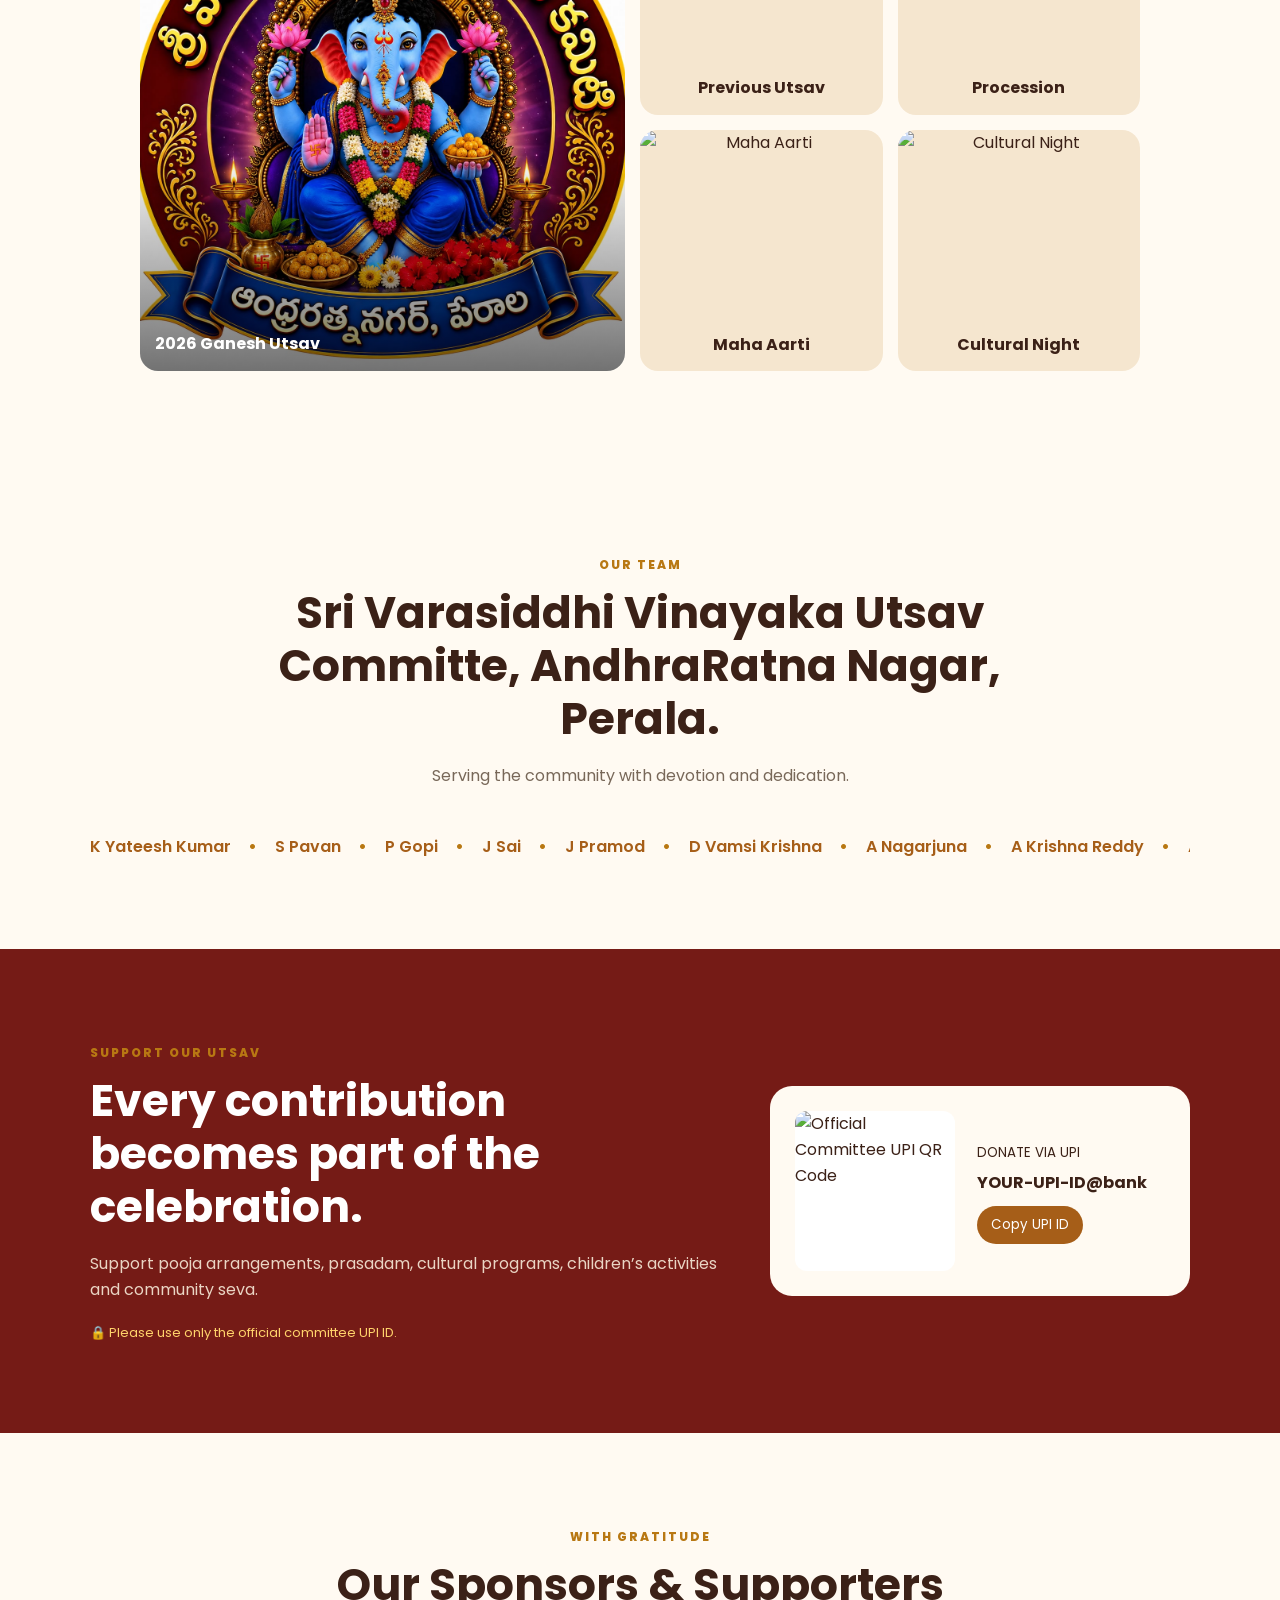
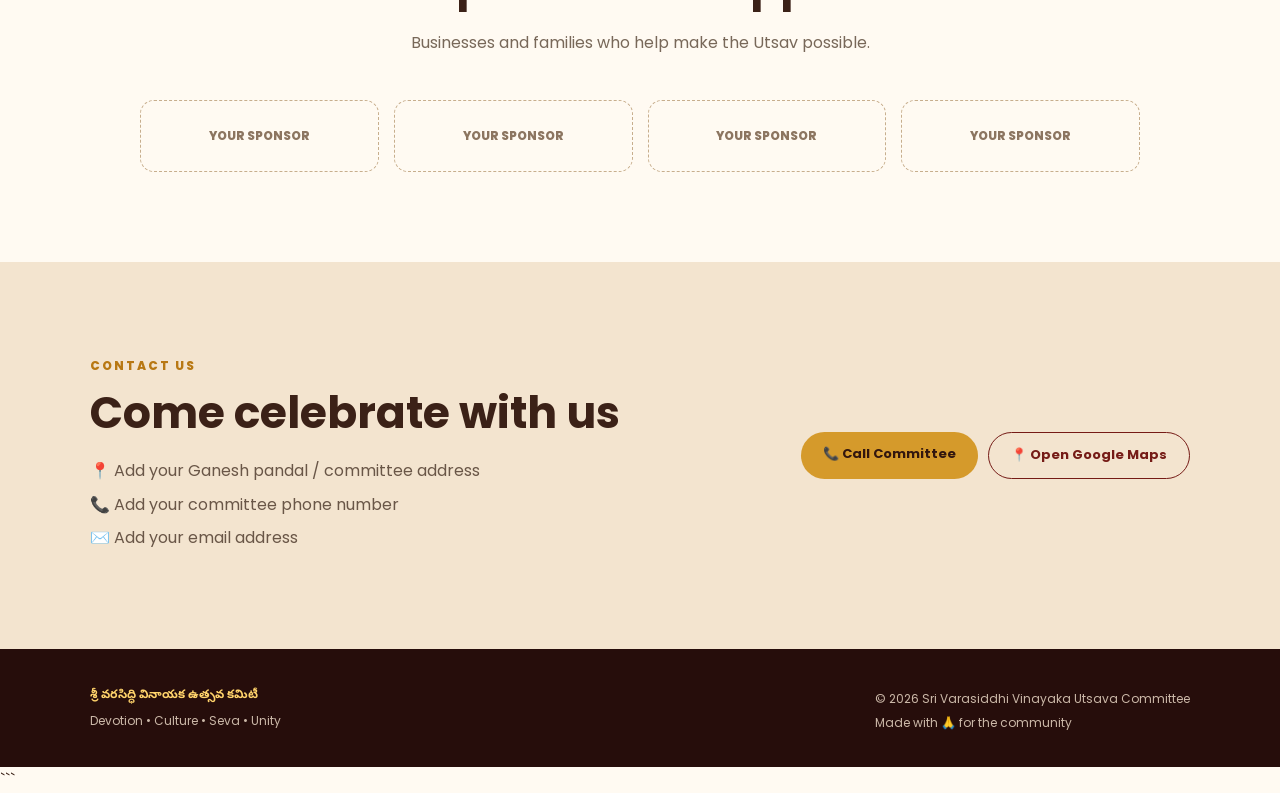
==== commit b70be4d0: "Update index.html" ====
--- a/index.html
+++ b/index.html
@@ -460,7 +460,7 @@
 
     <span class="kicker">OUR TEAM</span>
 
-    <h2>Sri Varasiddhi Vinayaka Utsav Committe</h2>
+    <h2>Sri Varasiddhi Vinayaka Utsav Committe, AndhraRatna Nagar, Perala.</h2>
 
     <p>
       Serving the community with devotion and dedication.
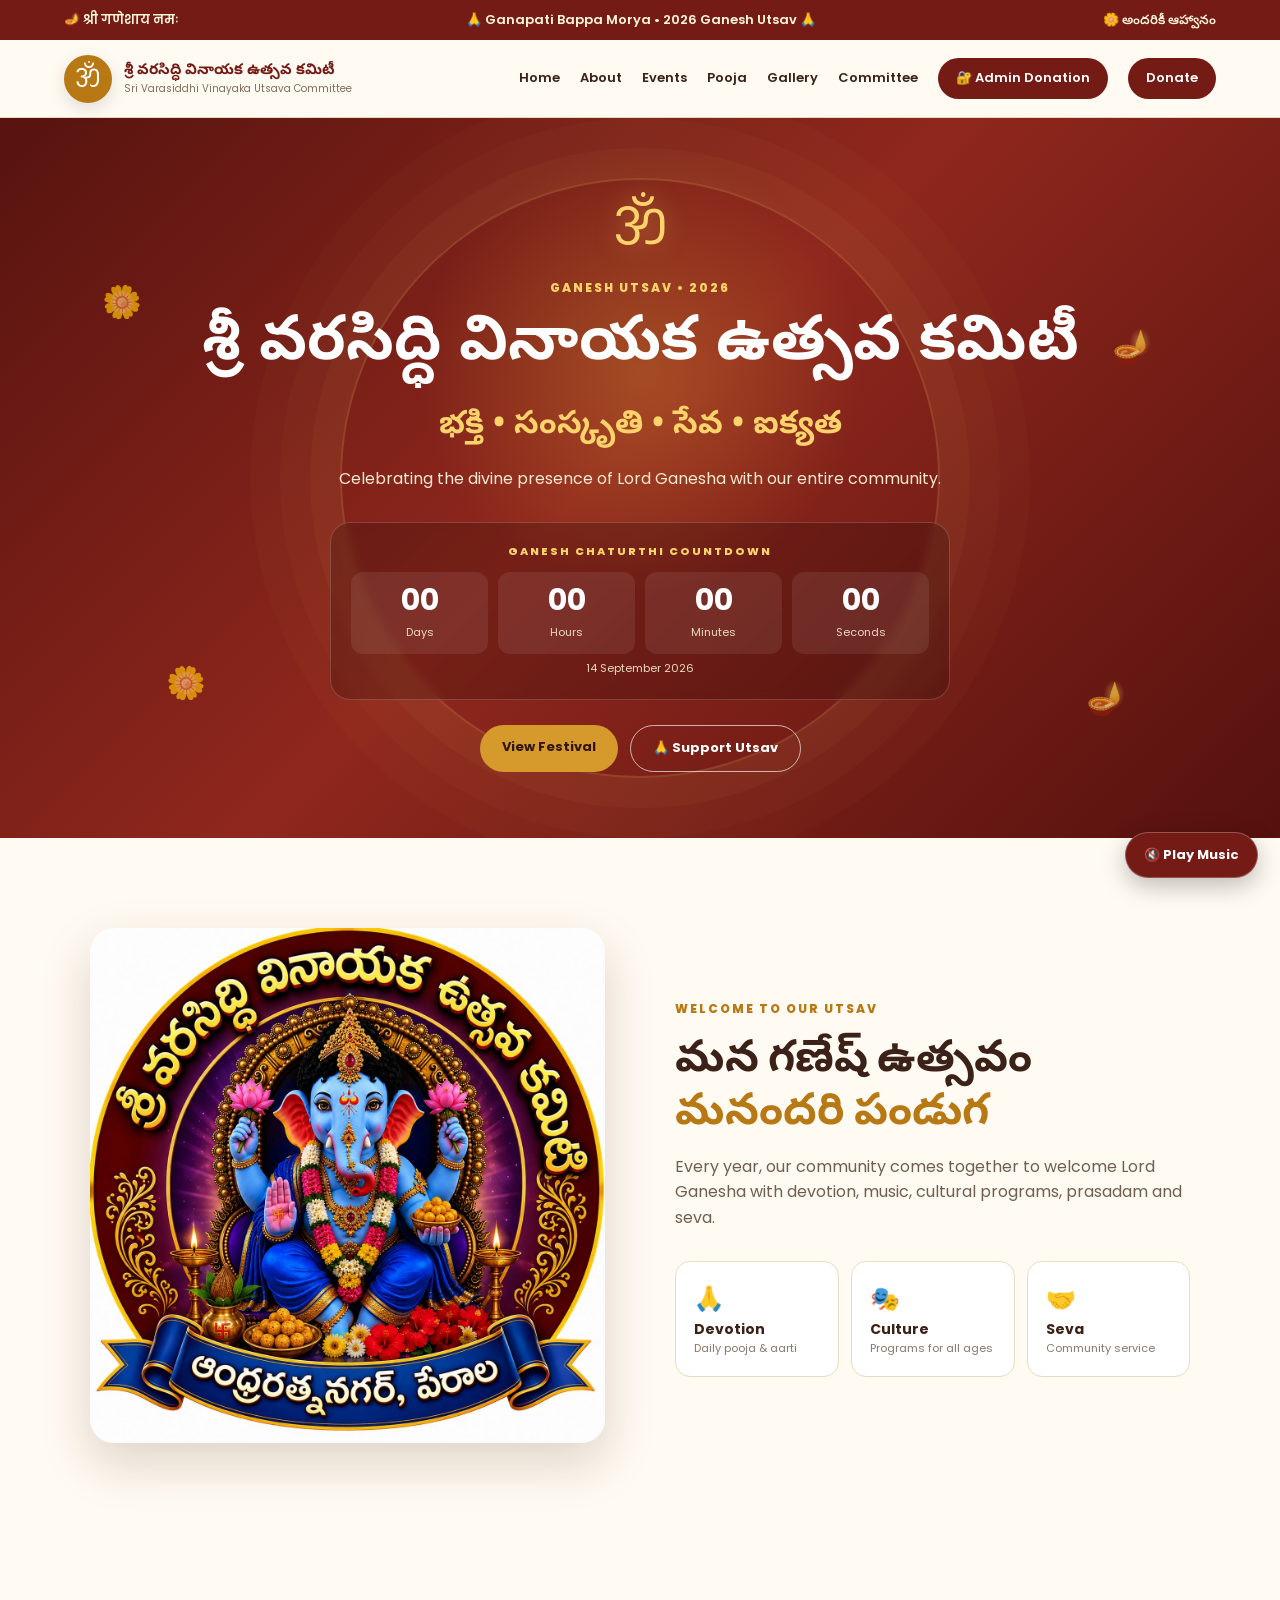
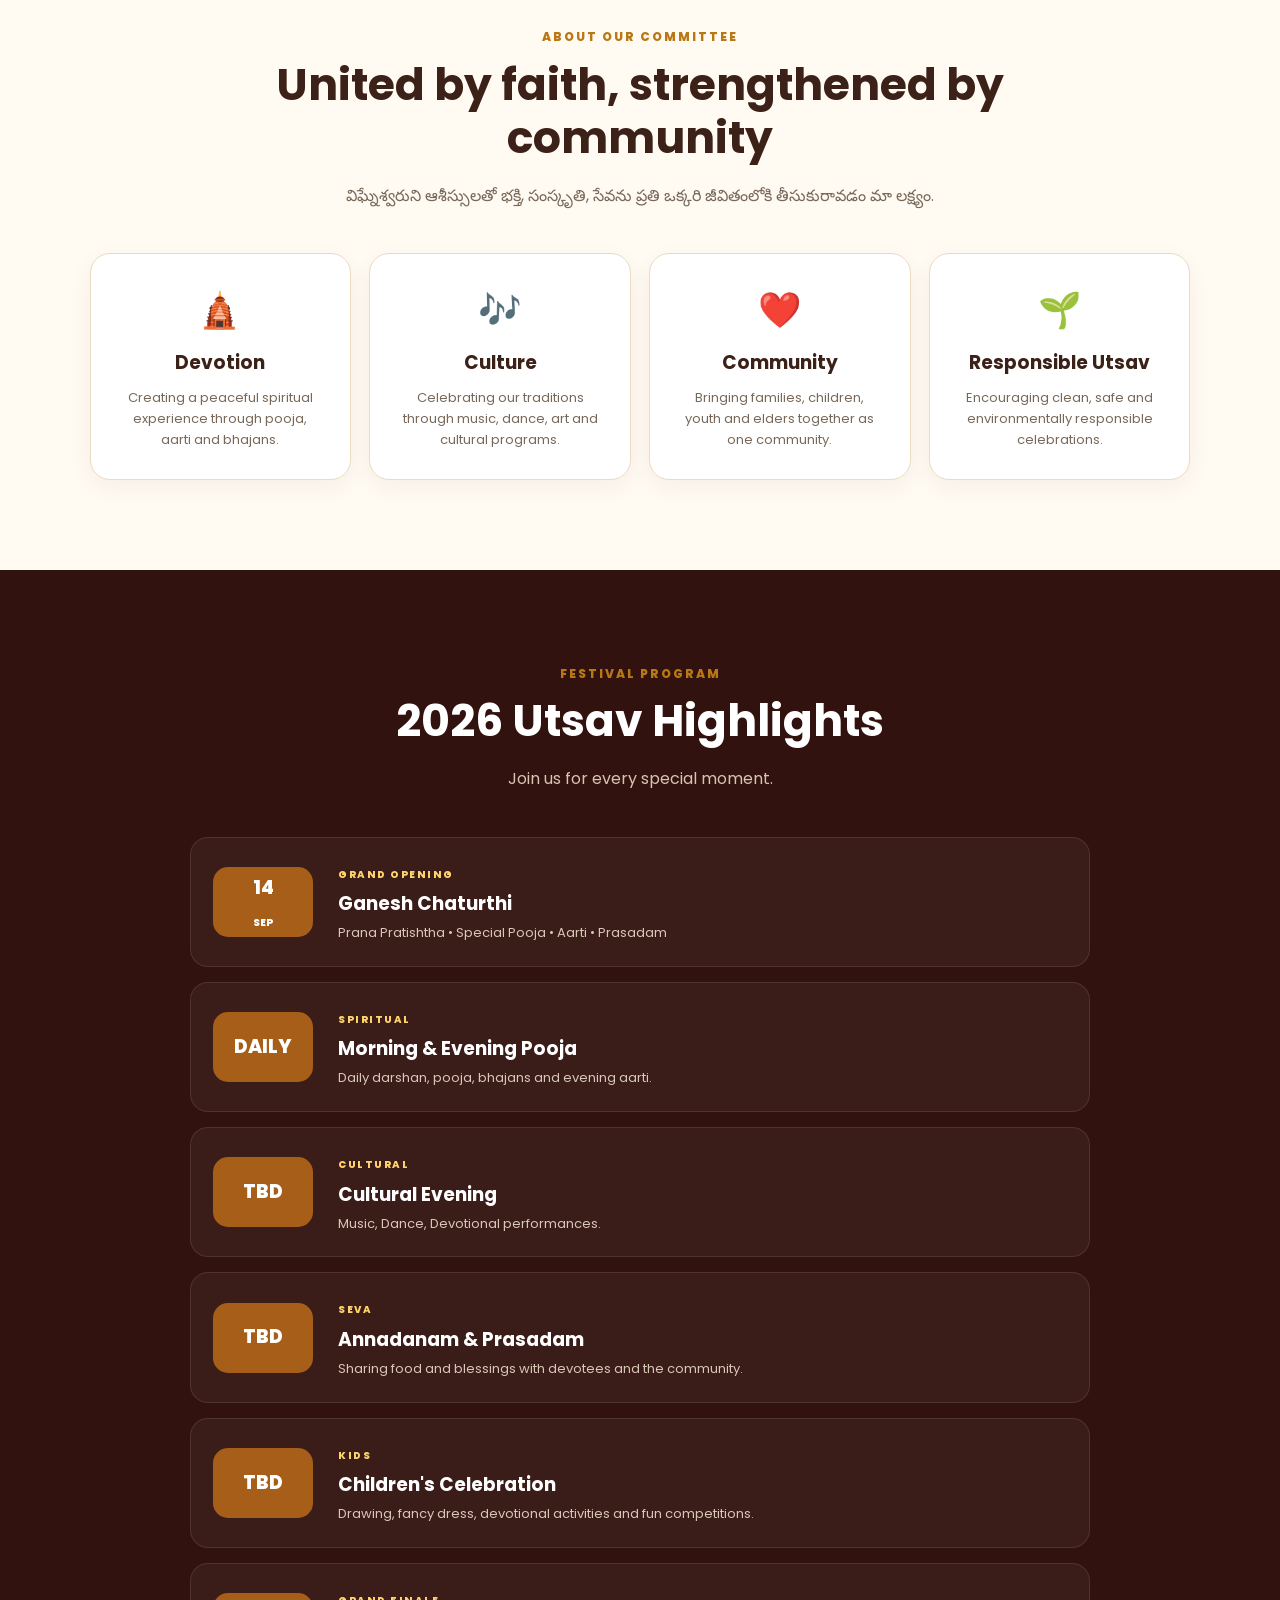
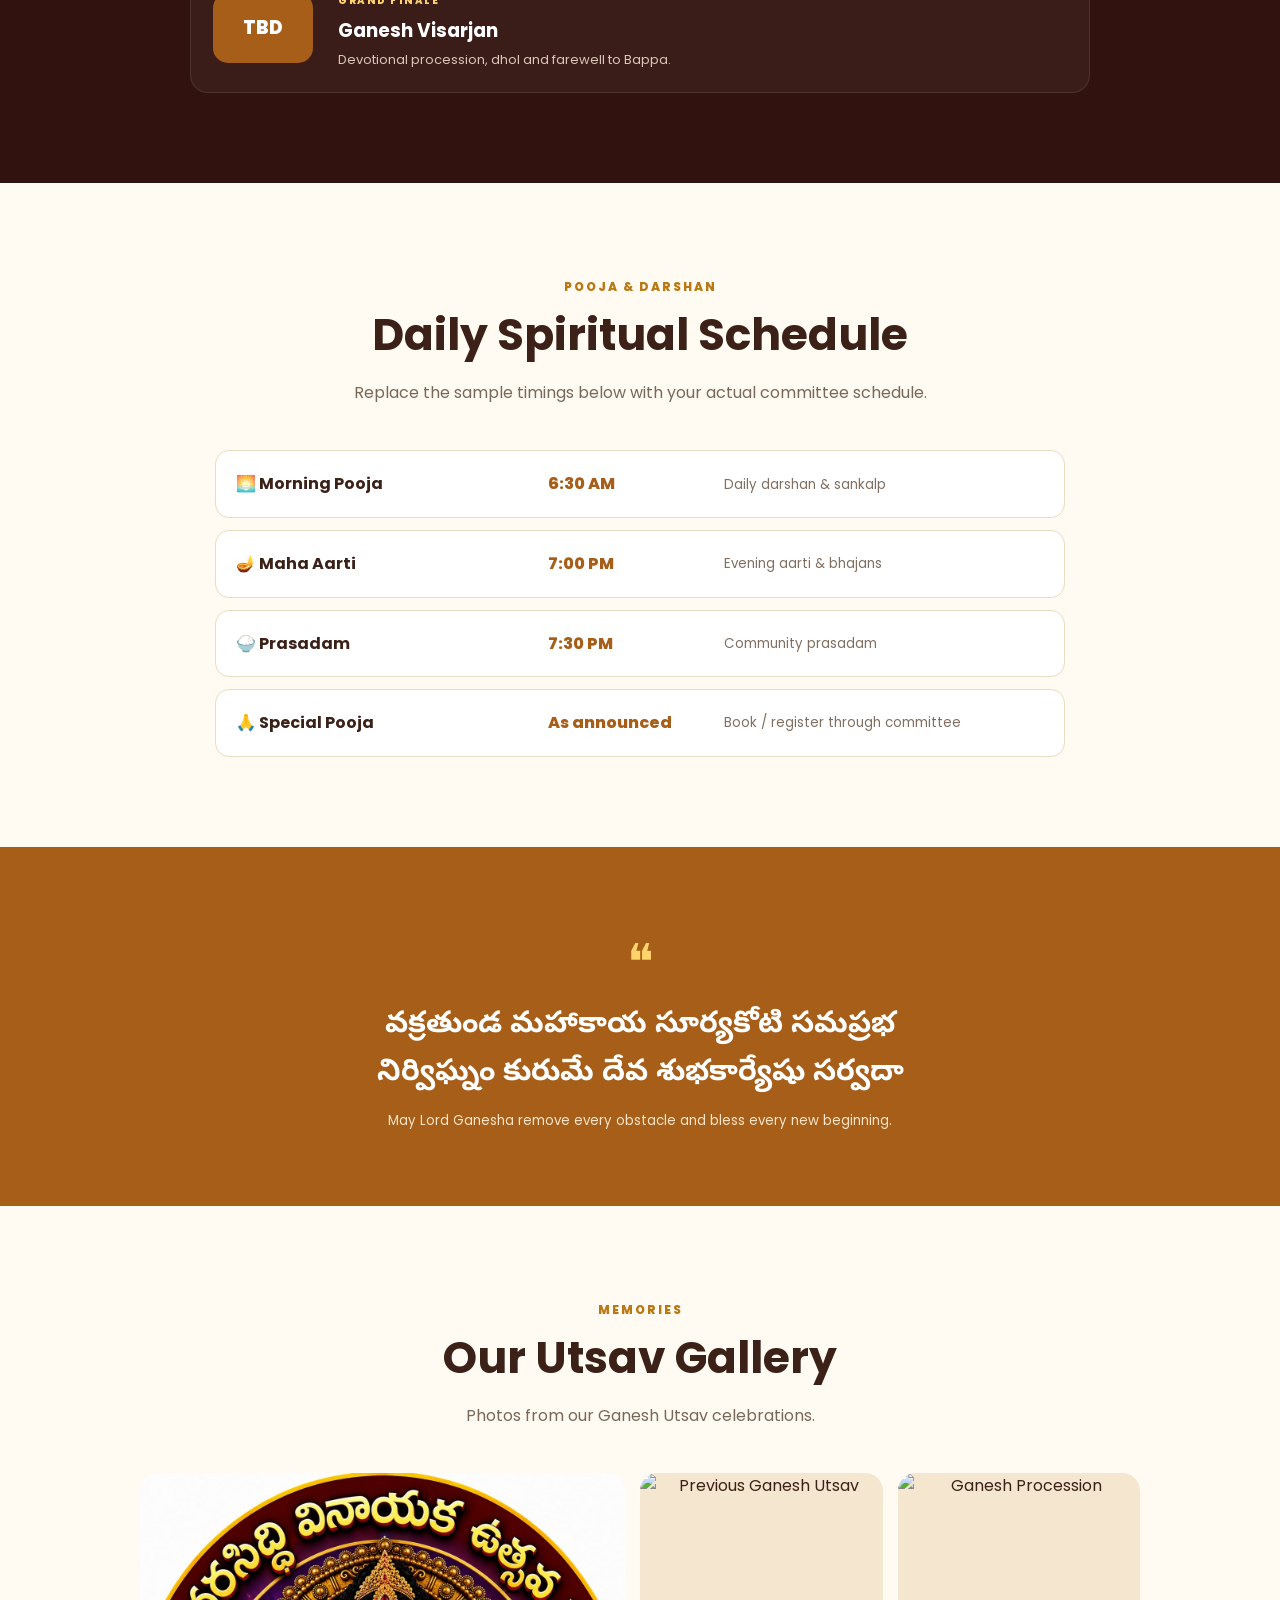
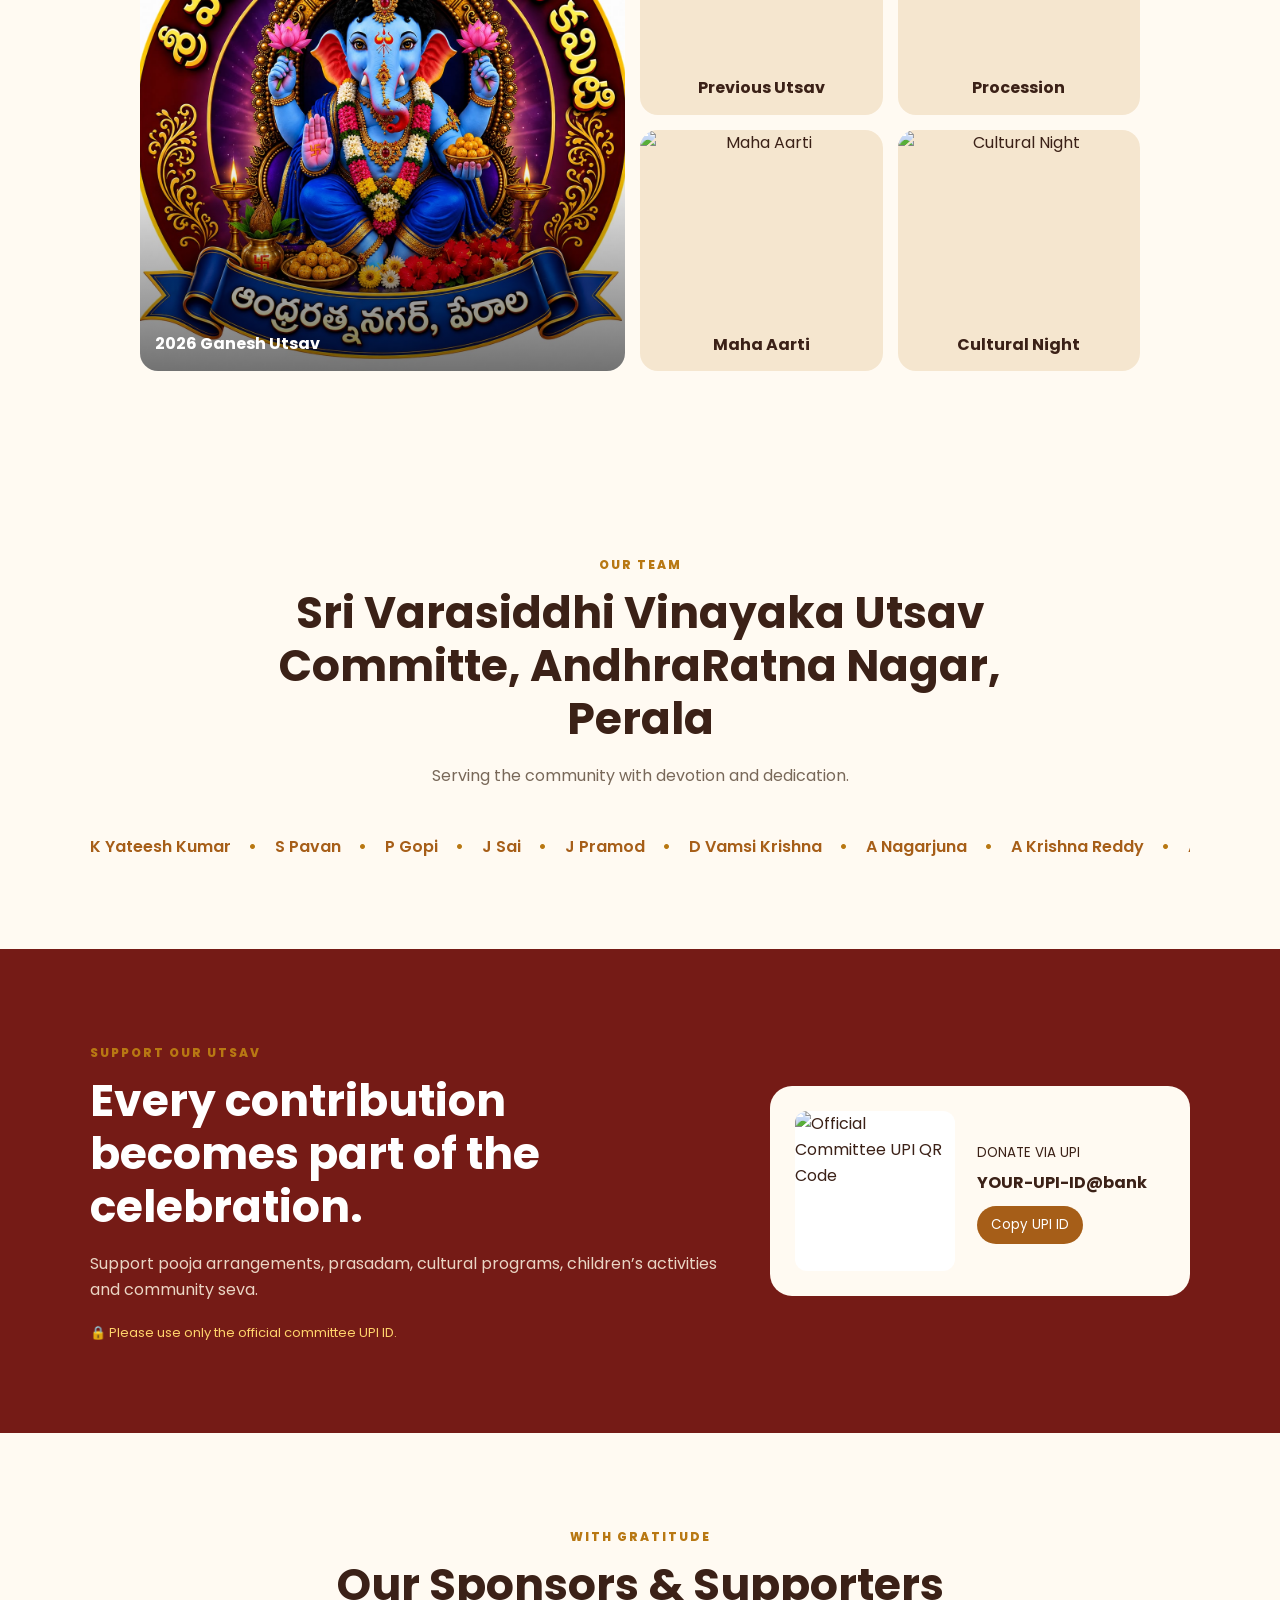
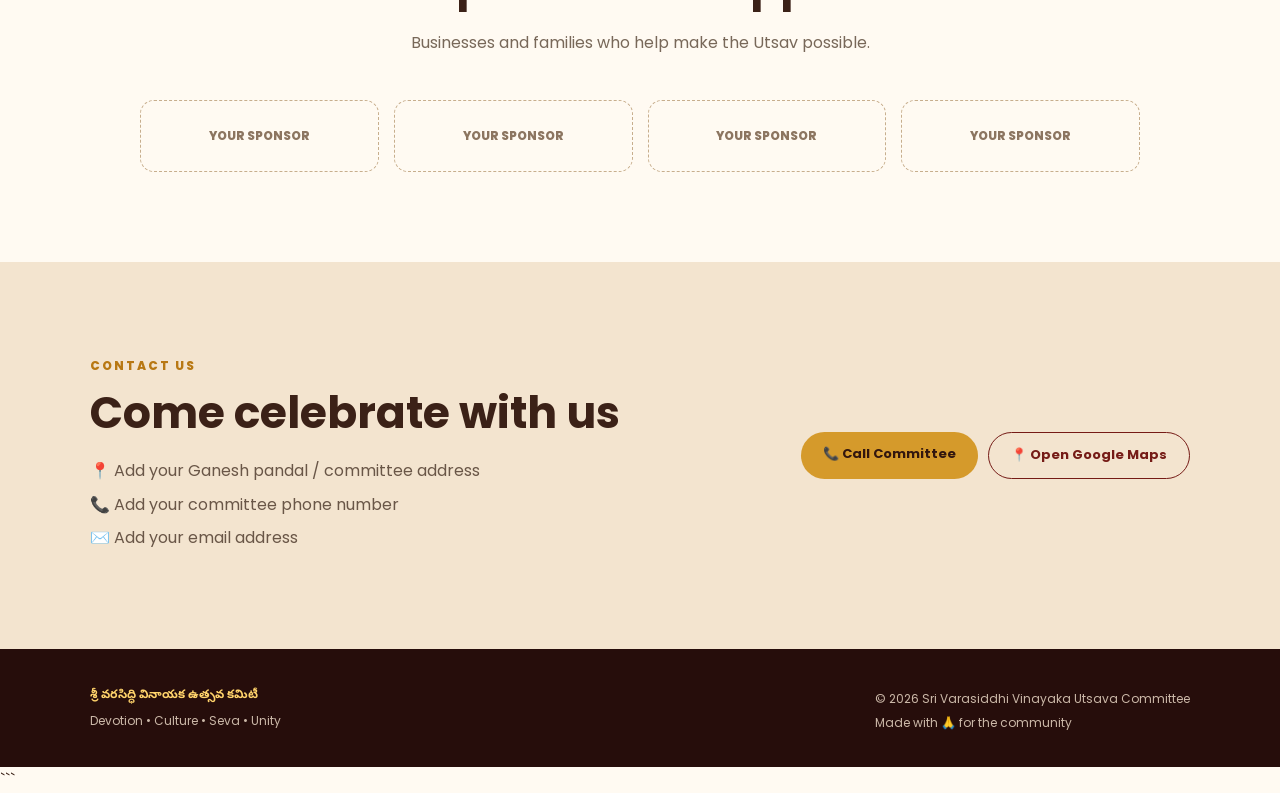
==== commit 08d9d32a: "Update index.html kk" ====
--- a/index.html
+++ b/index.html
@@ -460,7 +460,7 @@
 
     <span class="kicker">OUR TEAM</span>
 
-    <h2>Sri Varasiddhi Vinayaka Utsav Committe, AndhraRatna Nagar, Perala.</h2>
+    <h2>Sri Varasiddhi Vinayaka Utsav Committe, AndhraRatna Nagar, Perala</h2>
 
     <p>
       Serving the community with devotion and dedication.
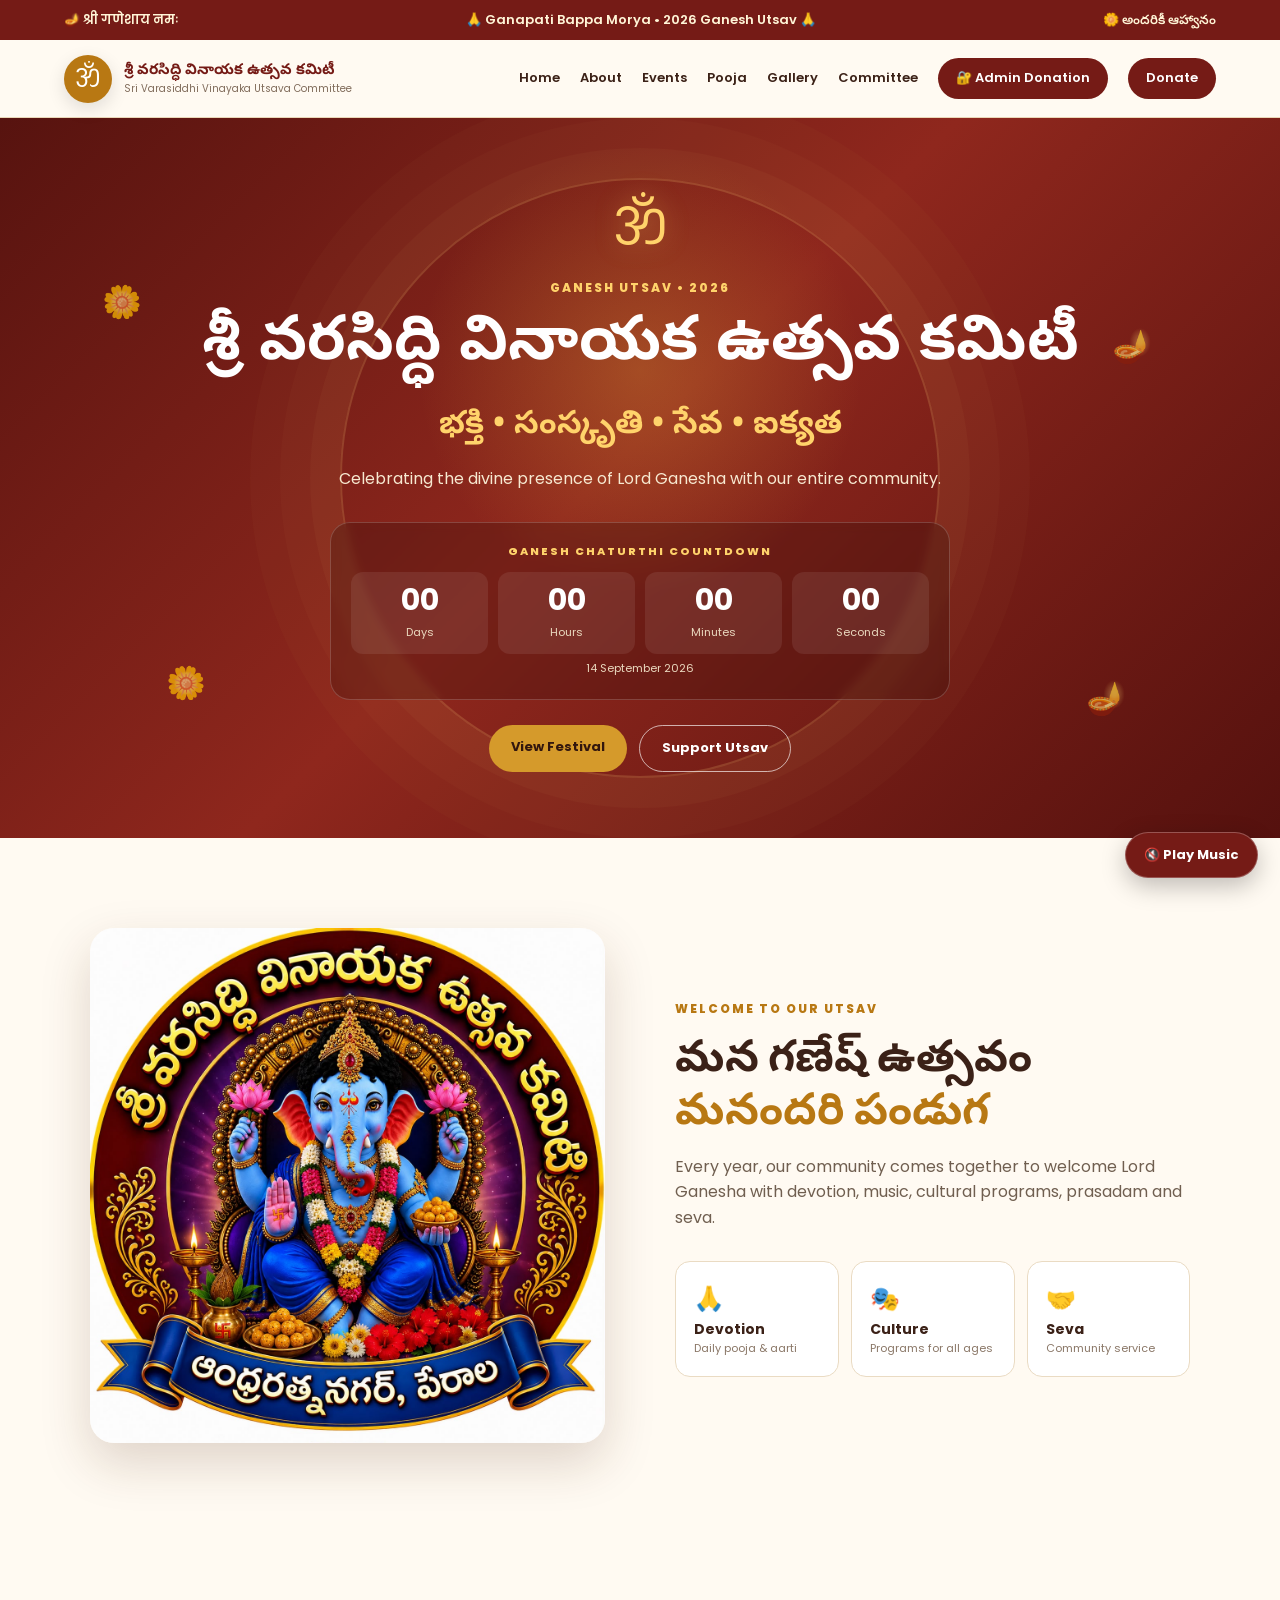
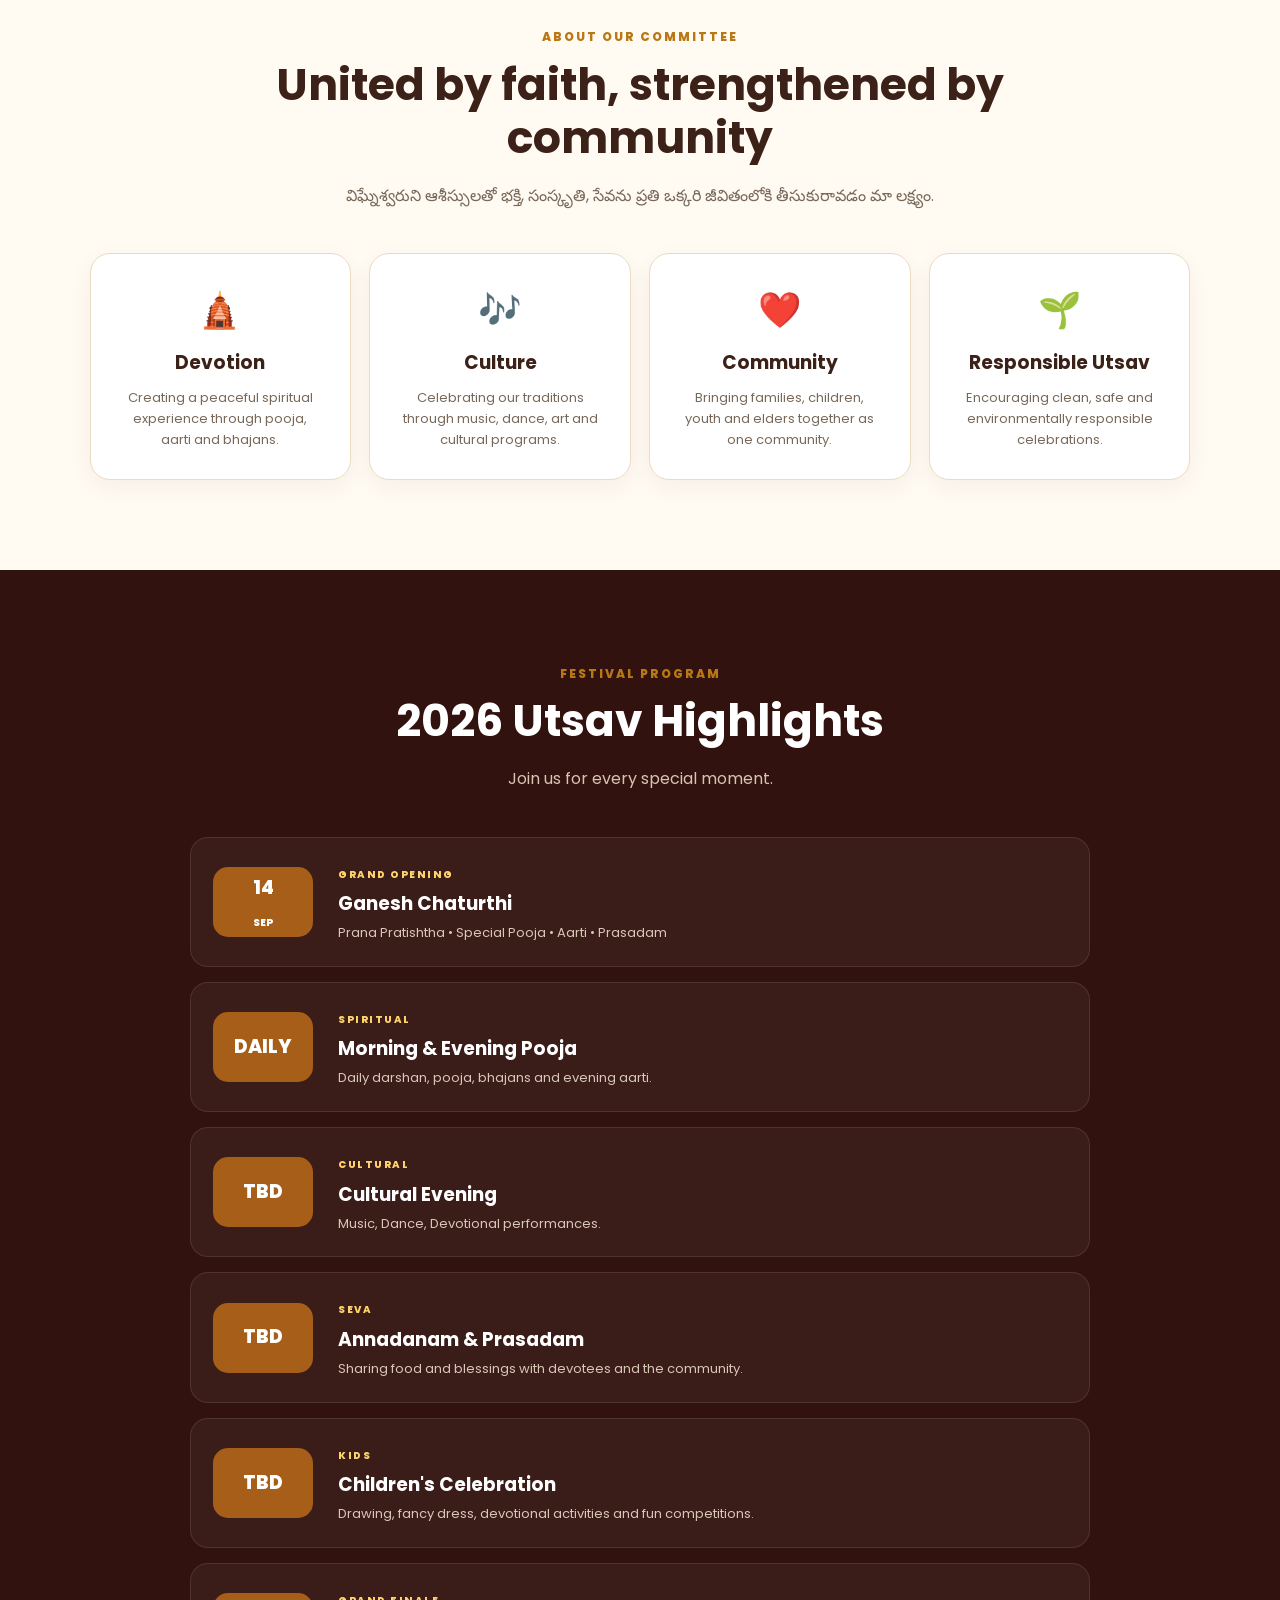
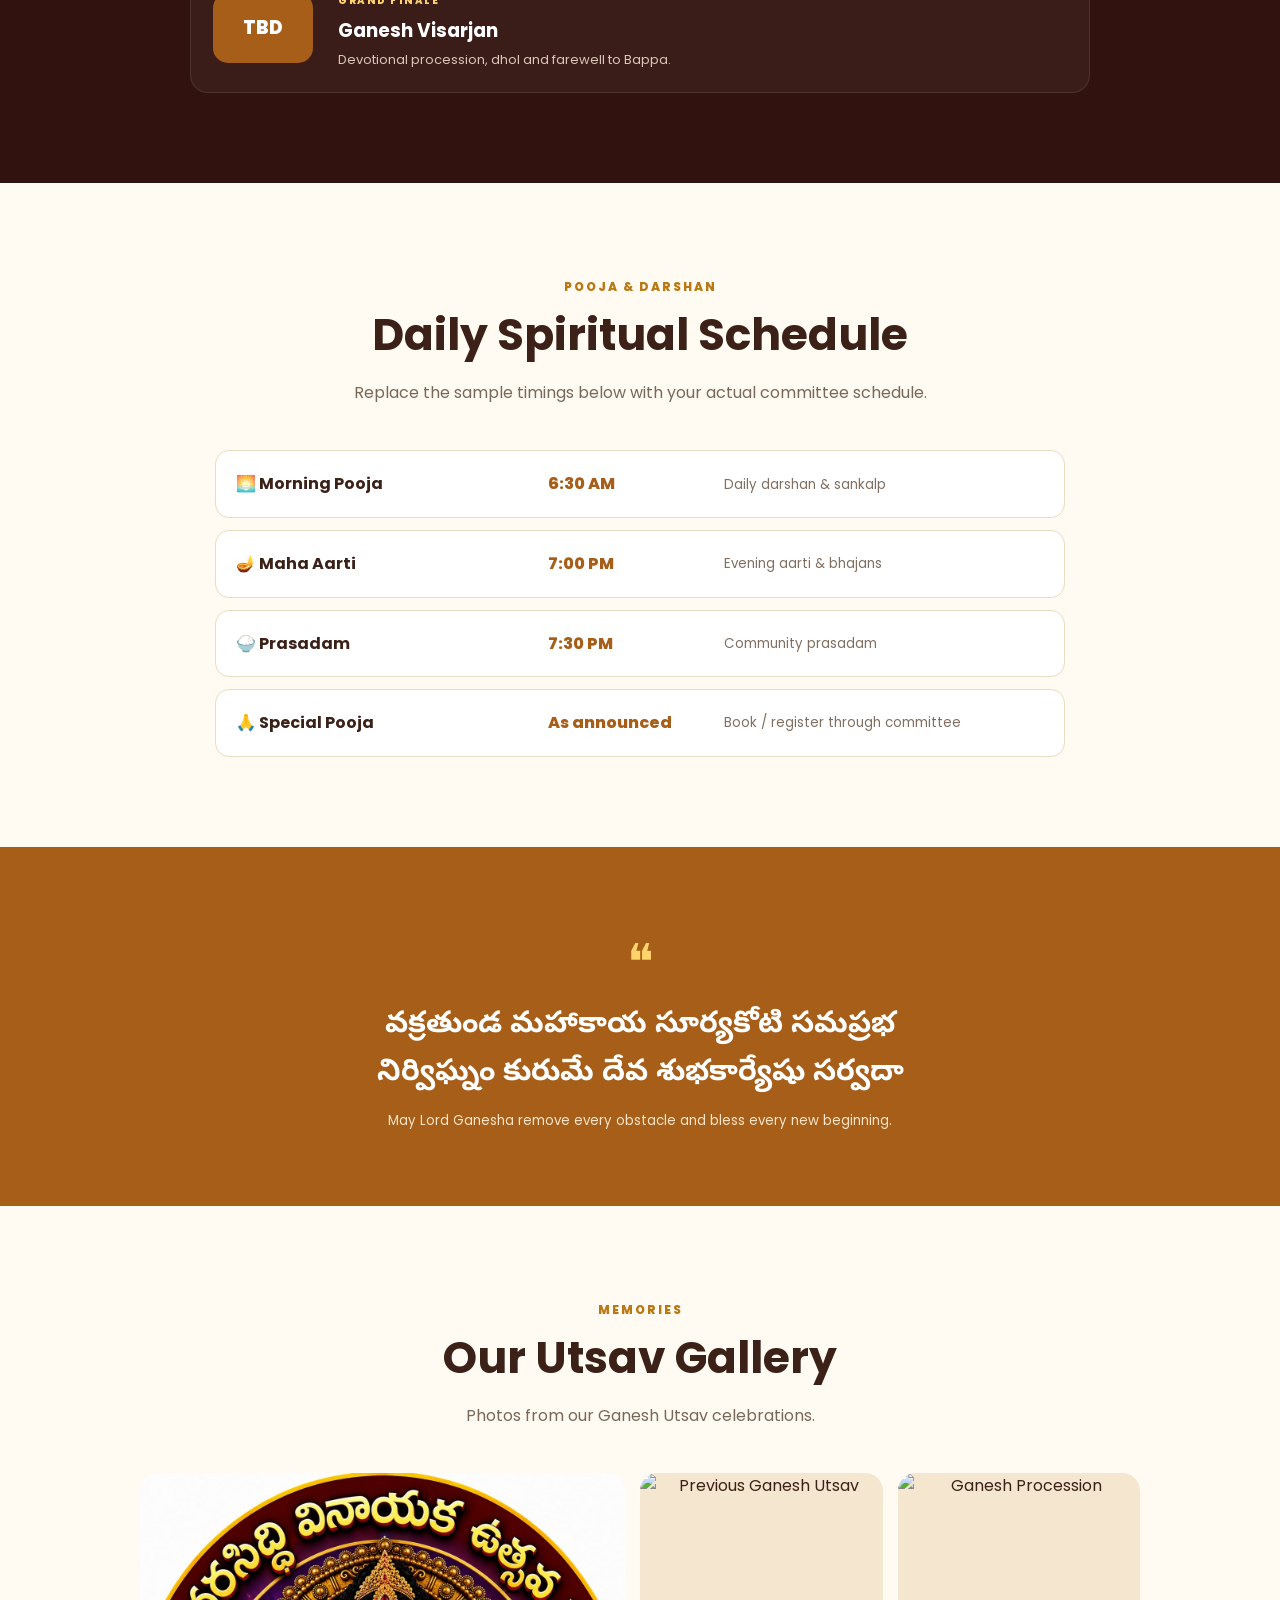
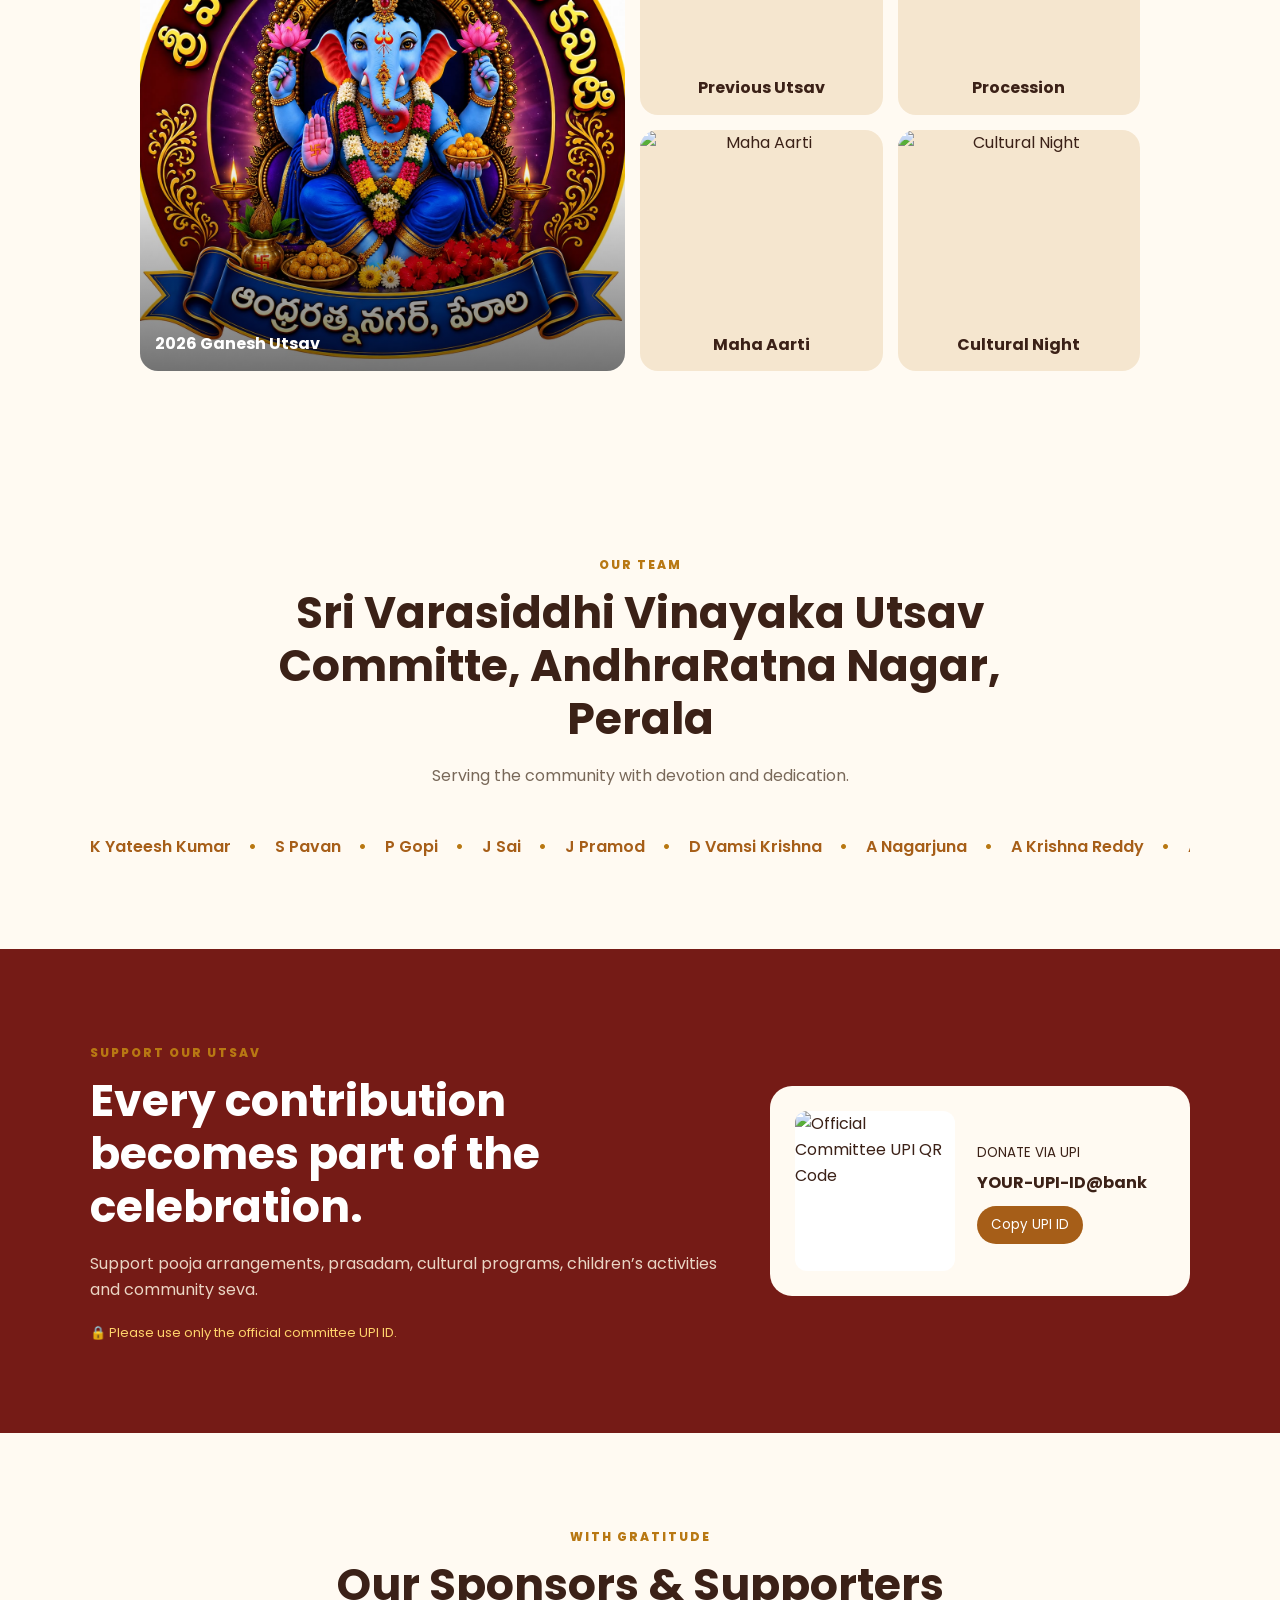
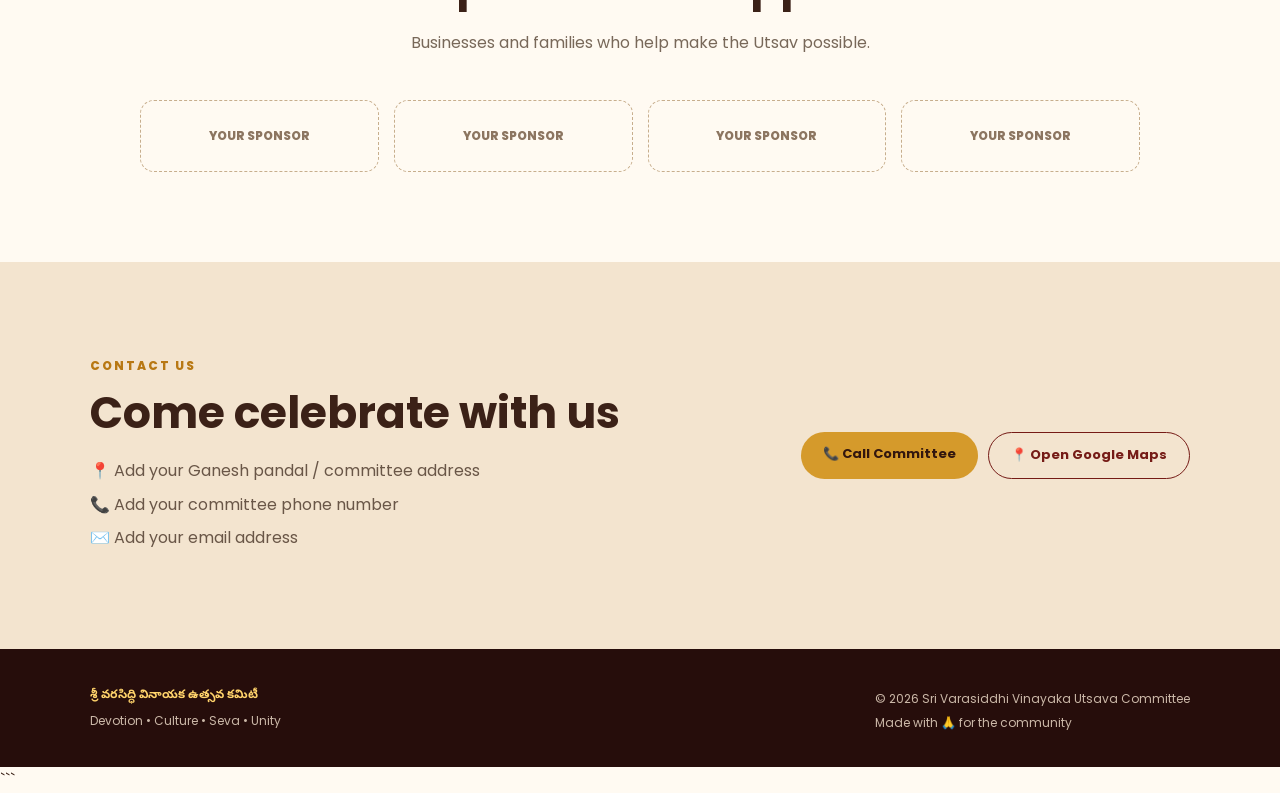
==== commit 2bfd7ebc: "Update index.html" ====
--- a/index.html
+++ b/index.html
@@ -113,7 +113,7 @@
 
     <div class="actions">
       <a href="#events" class="btn gold">View Festival</a>
-      <a href="#donate" class="btn outline">🙏 Support Utsav</a>
+      <a href="#donate" class="btn outline">Support Utsav</a>
     </div>
 
   </div>
